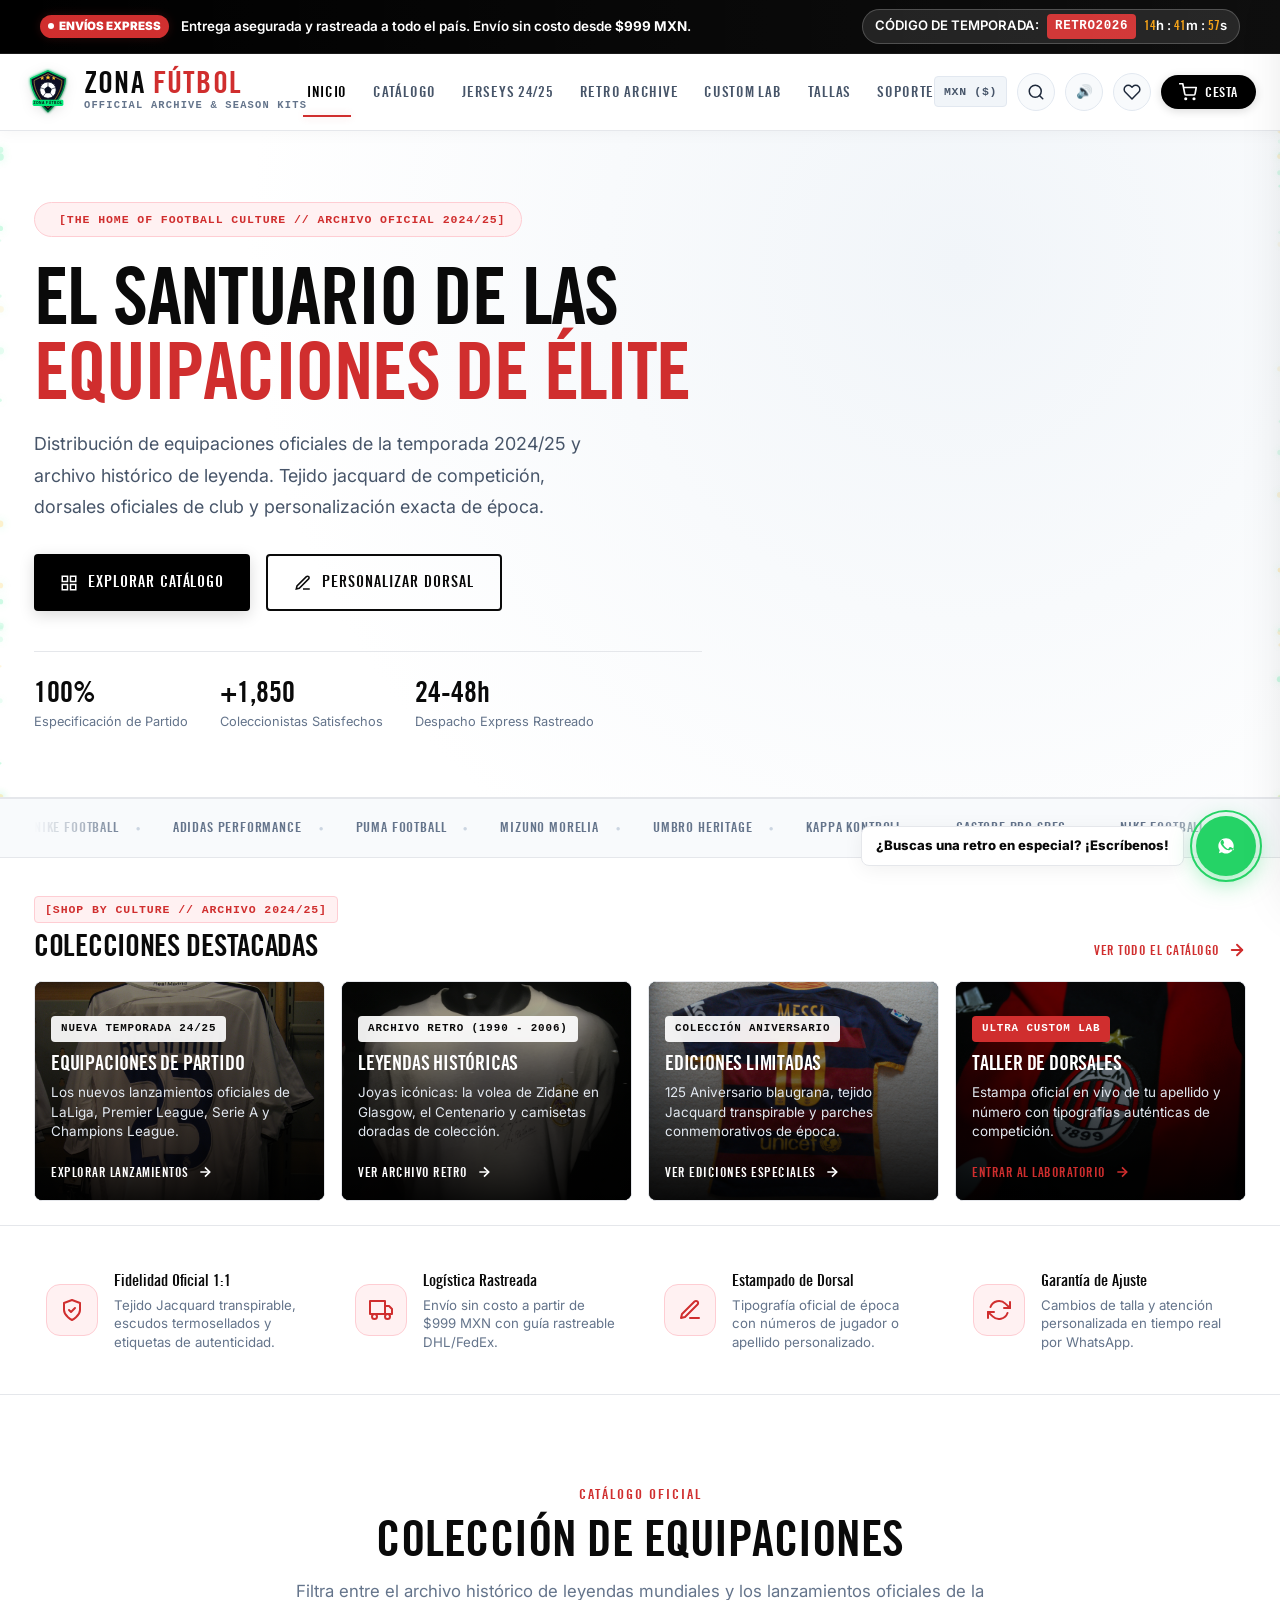
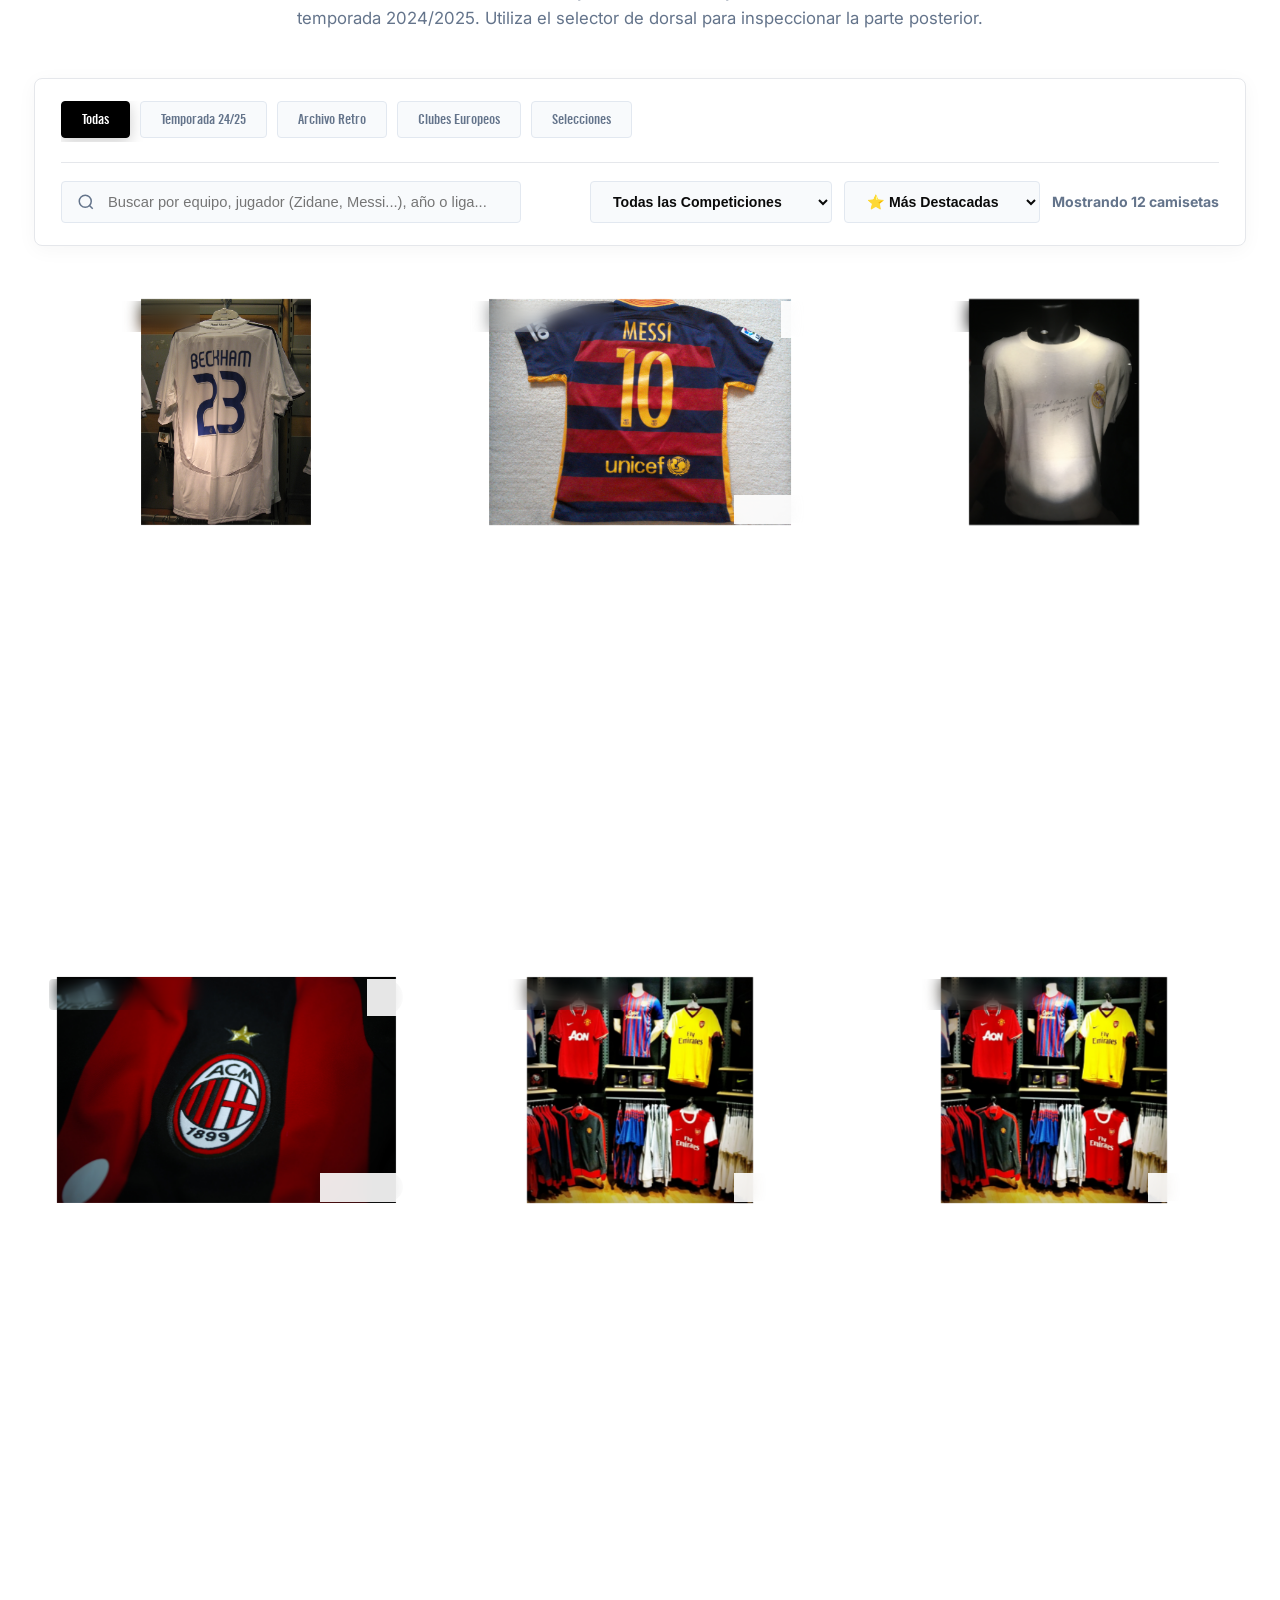
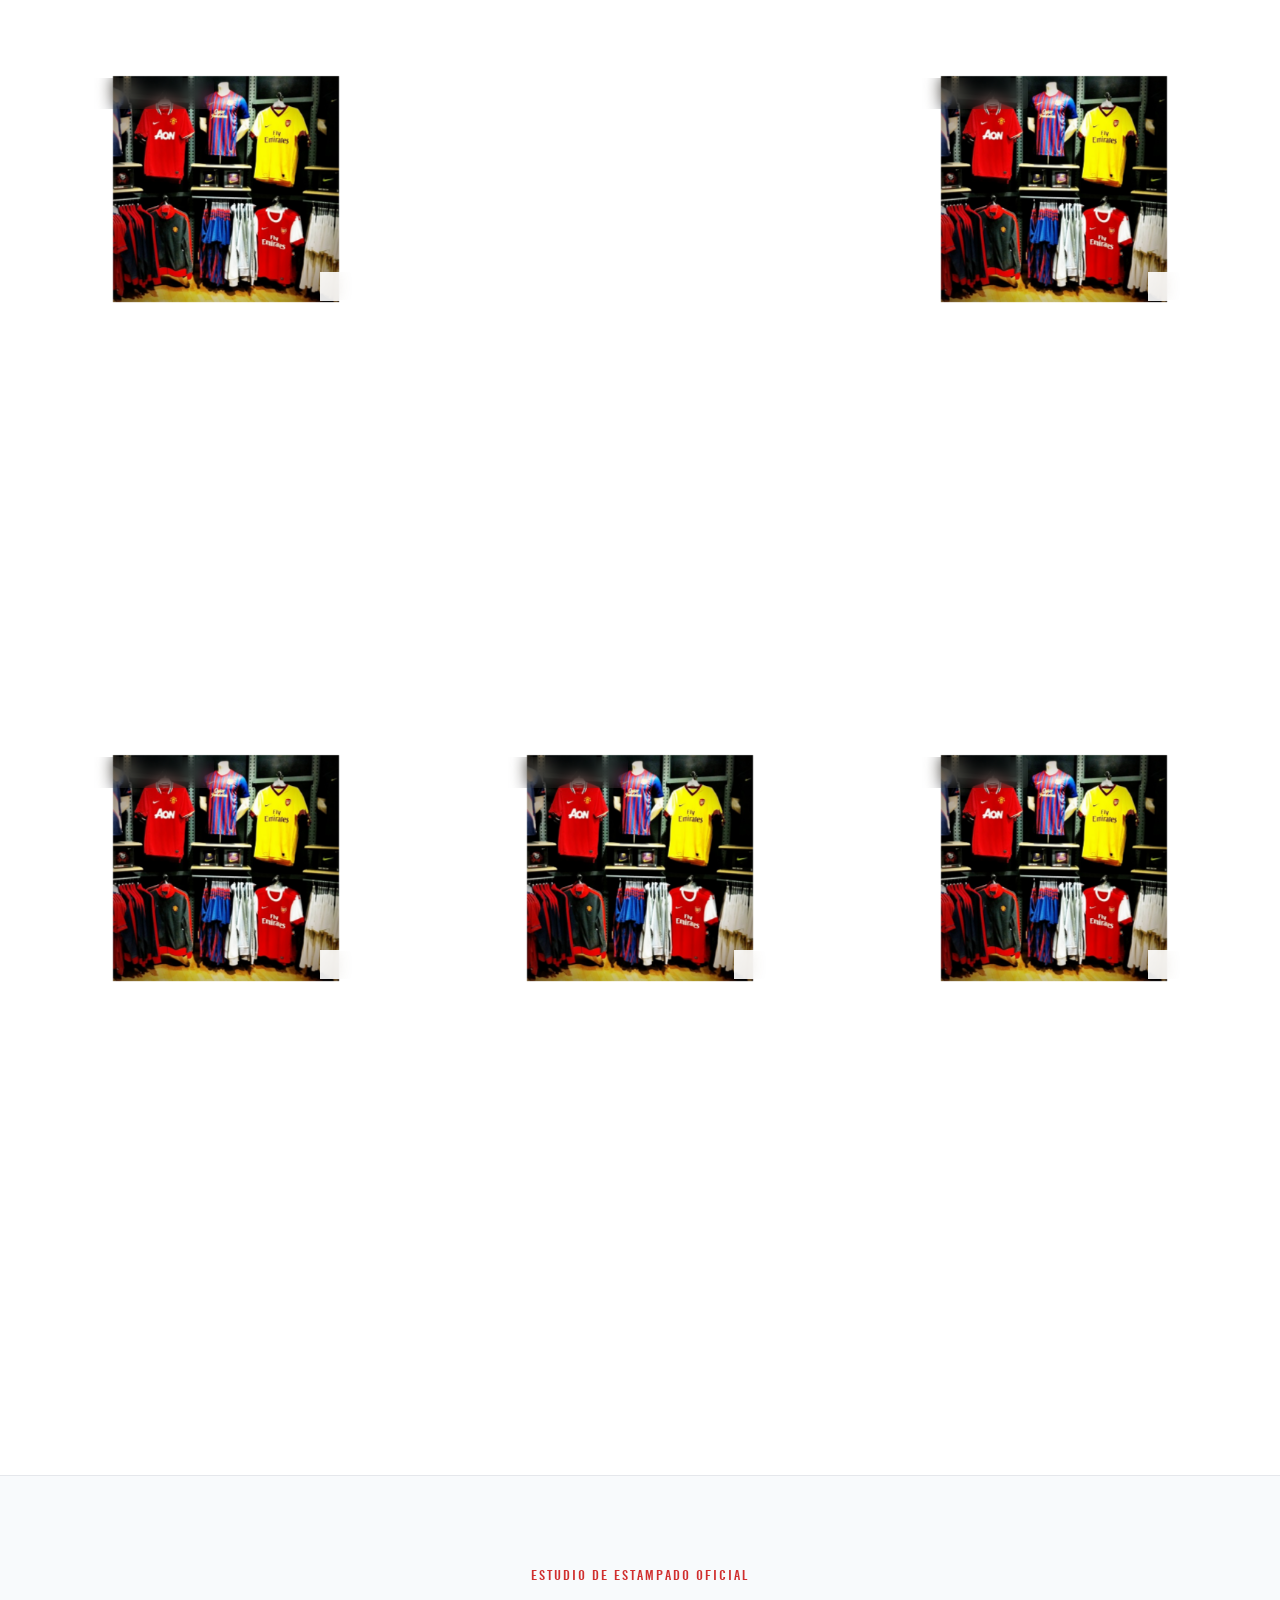
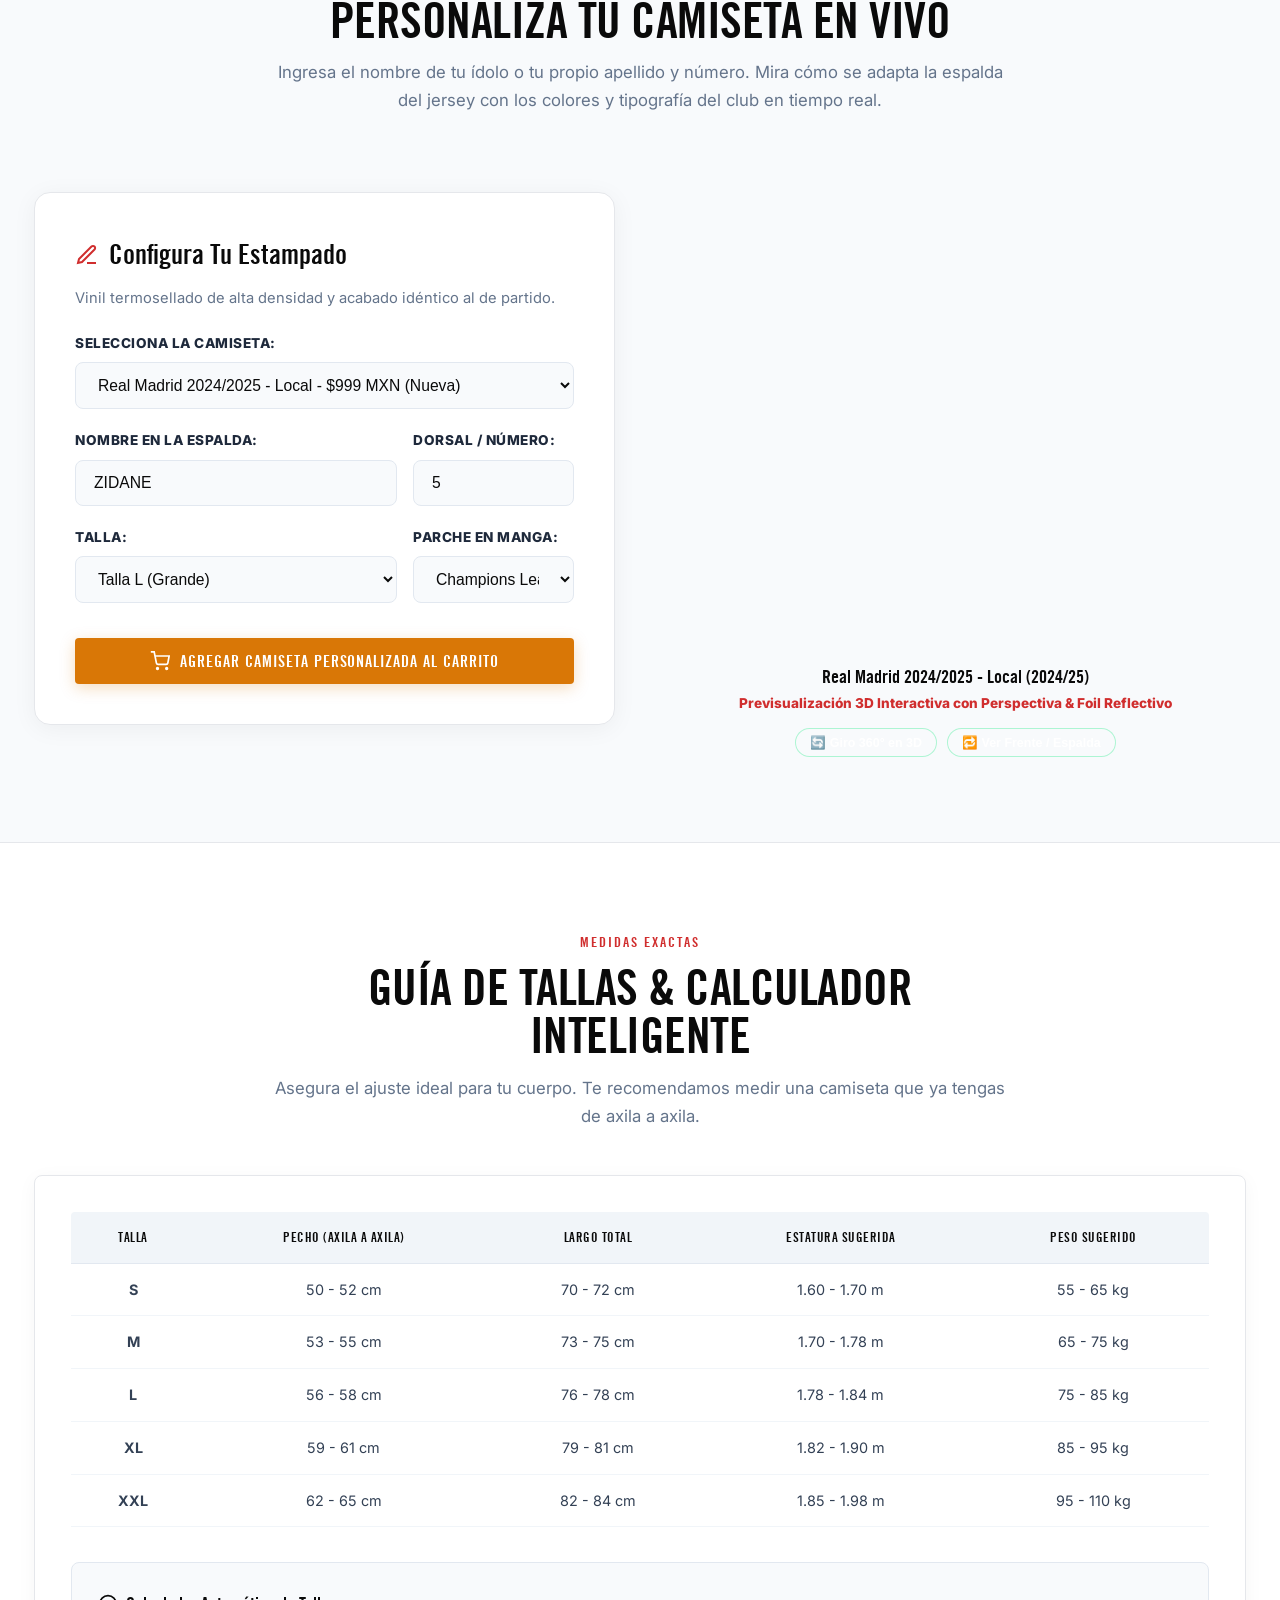
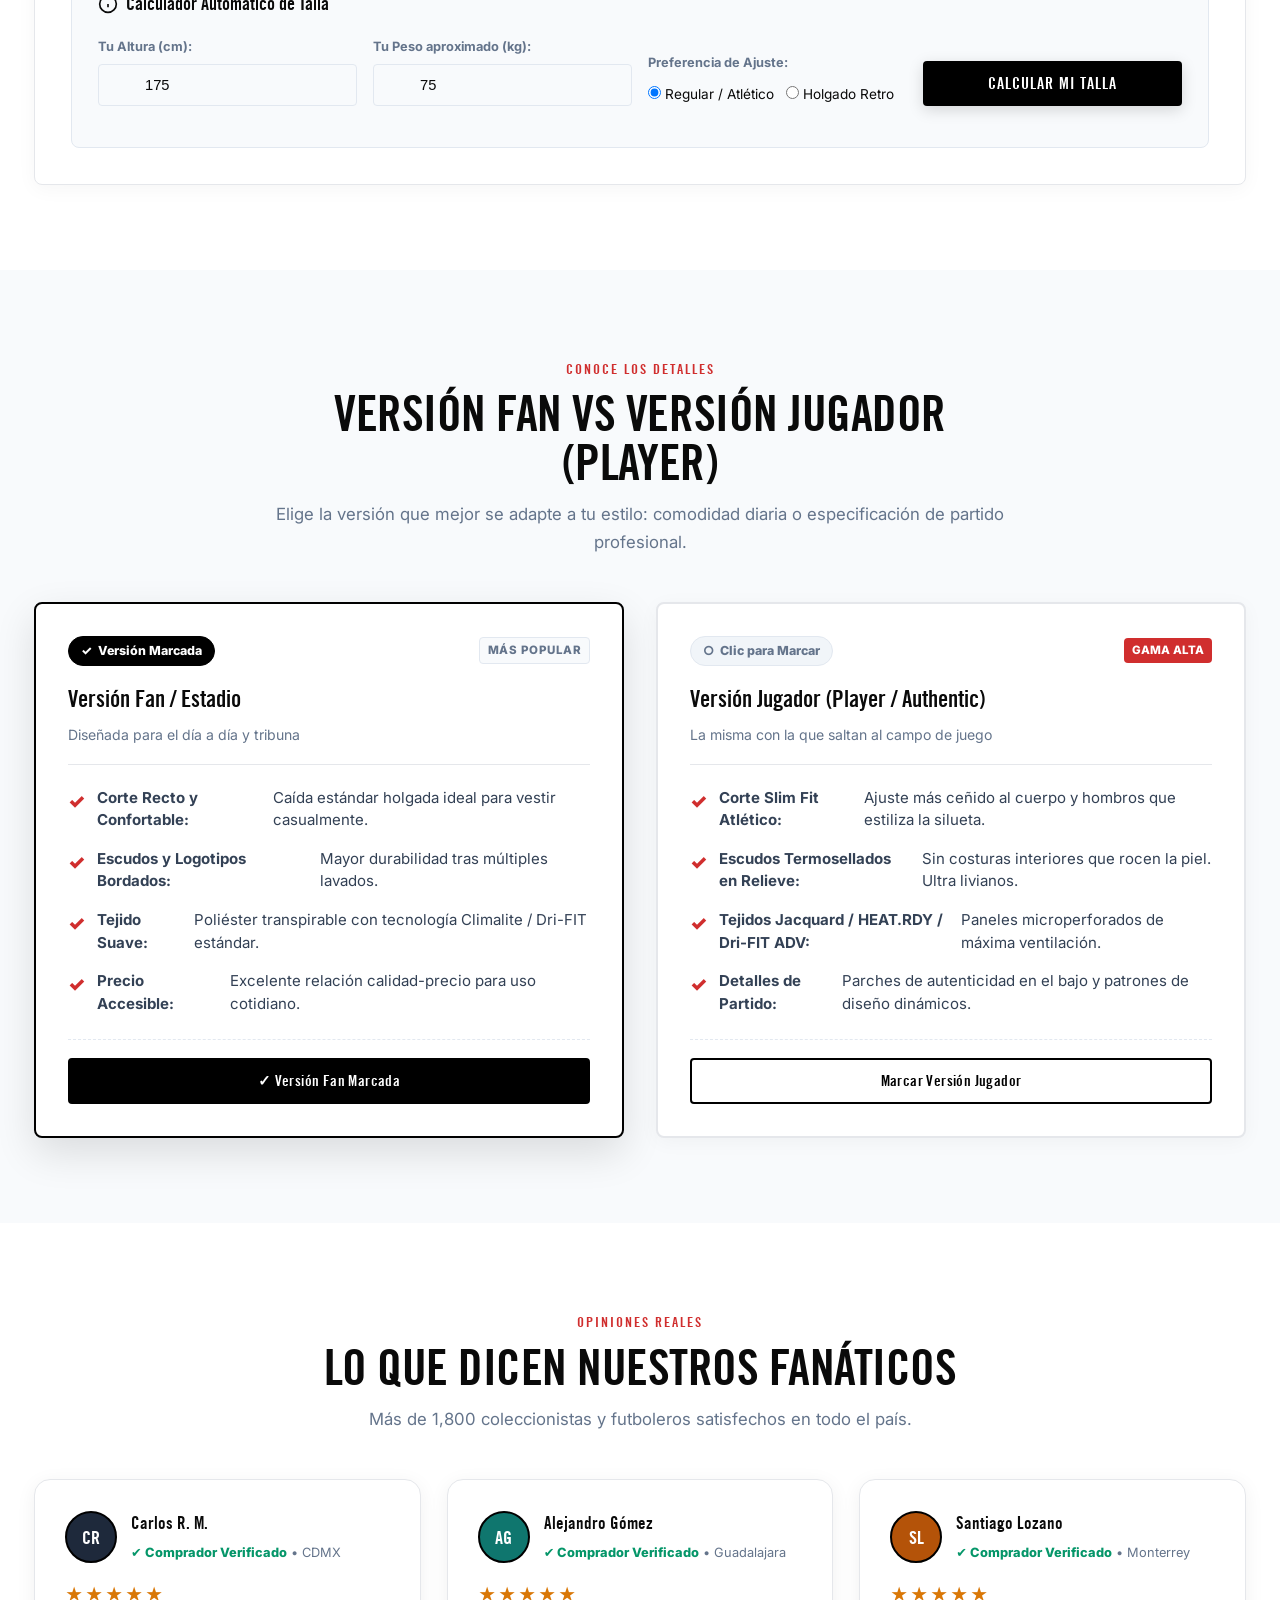
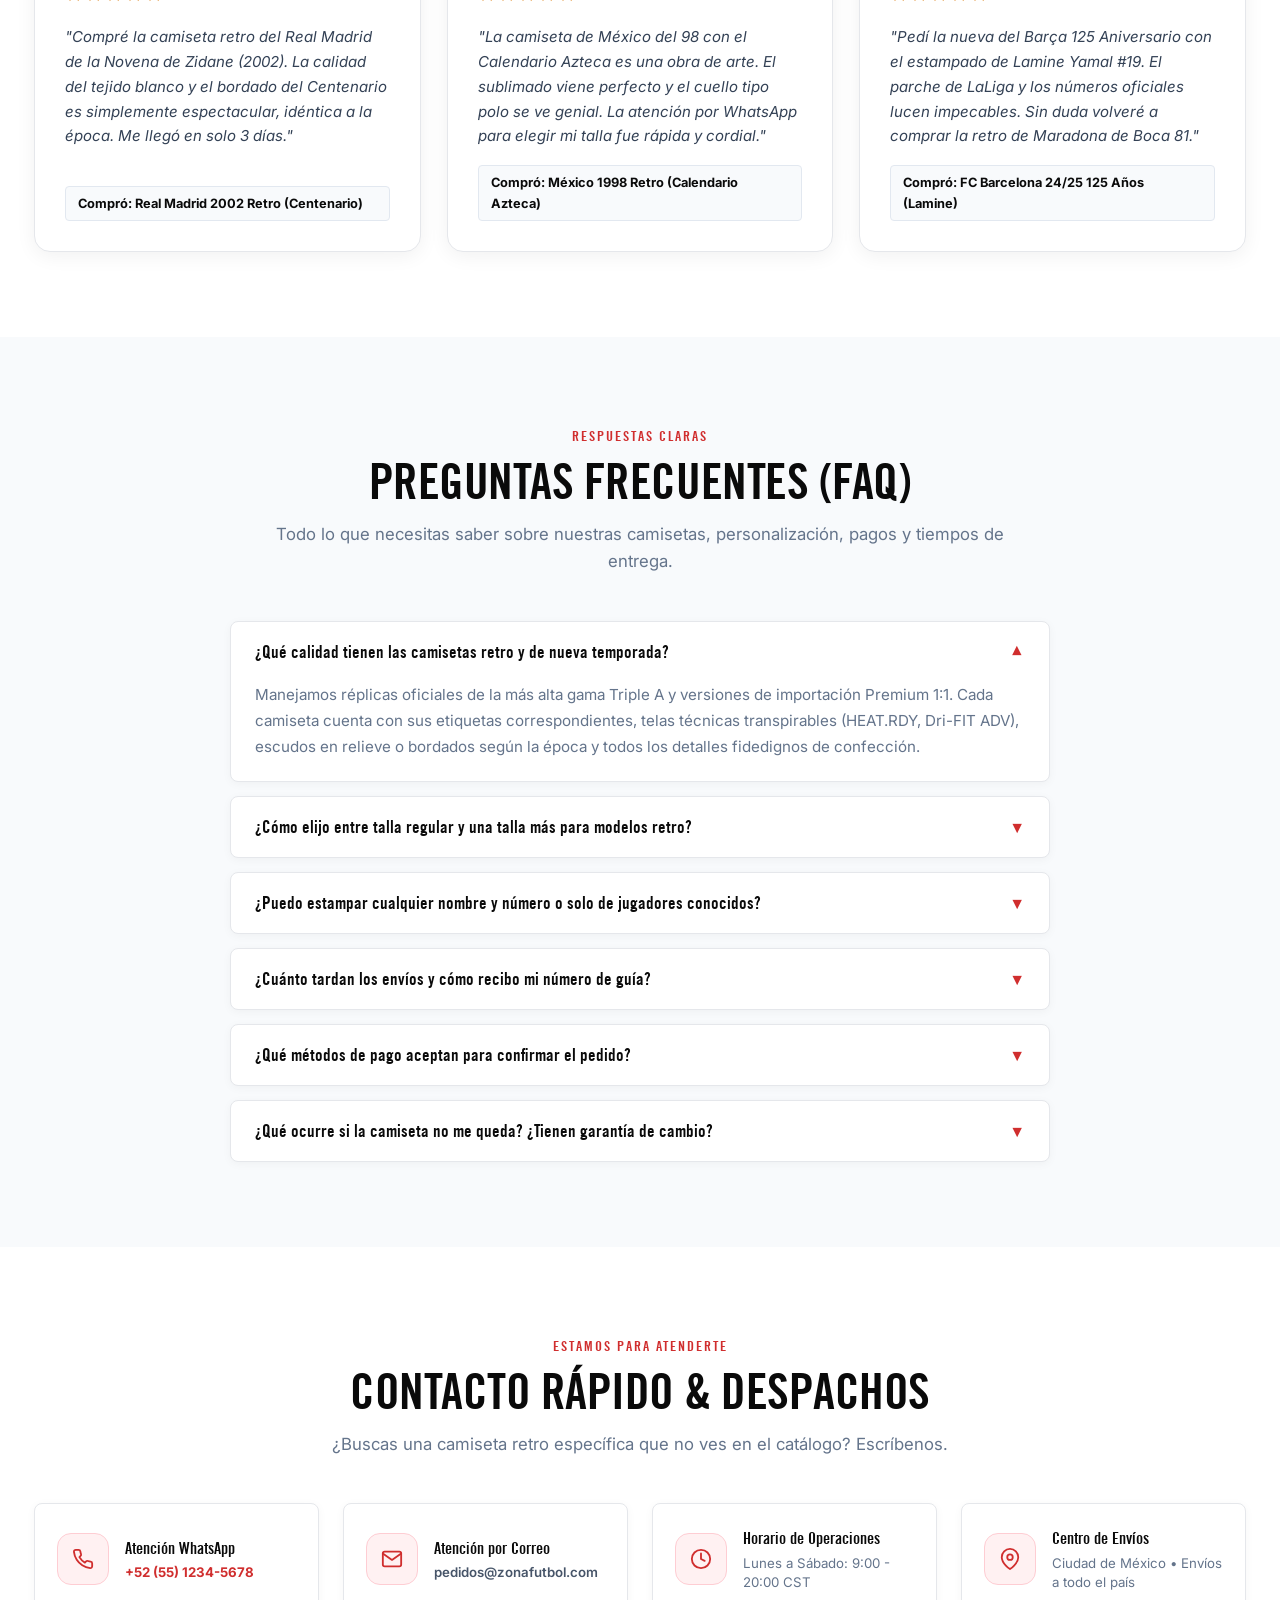
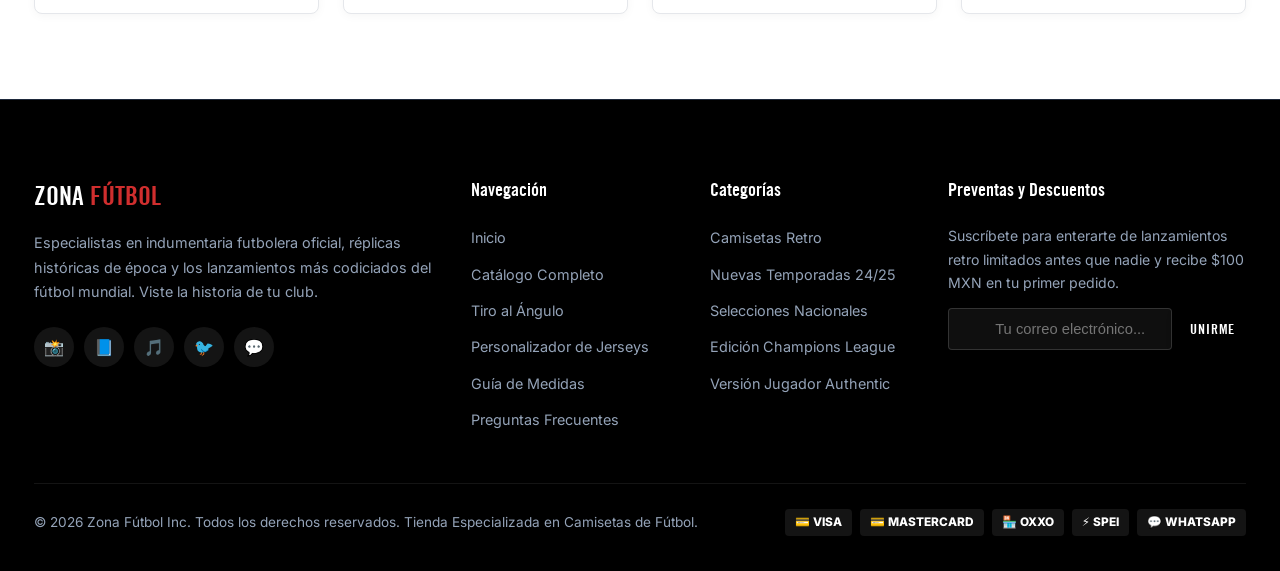
==== index.html @ 2e2f91e5 "Initial commit: Tienda Zona Futbol" ====
<!DOCTYPE html>
<html lang="es">
<head>
    <meta charset="UTF-8">
    <meta name="viewport" content="width=device-width, initial-scale=1.0">
    <title>Zona Fútbol | Tienda Oficial de Camisetas de Fútbol (Retro & Nuevas)</title>
    <meta name="description" content="Zona Fútbol: Tienda de camisetas de fútbol oficiales, réplicas históricas de época y equipaciones de la nueva temporada 2024/2025. Personalización de dorsal oficial y parches.">
    <link rel="icon" type="image/svg+xml" href="logo_zona_futbol.svg">
    
    <!-- Fuentes Google Fonts -->
    <link rel="preconnect" href="https://fonts.googleapis.com">
    <link rel="preconnect" href="https://fonts.gstatic.com" crossorigin>
    <link href="https://fonts.googleapis.com/css2?family=Bebas+Neue&family=Inter:wght@400;500;600;700;800&family=Montserrat:wght@600;700;800;900&family=Teko:wght@600;700&display=swap" rel="stylesheet">
    
    <!-- Hoja de Estilos de Élite -->
    <link rel="stylesheet" href="styles.css">
</head>
<body>

    <!-- Canvas de Confetti para Celebraciones -->
    <canvas id="confetti-canvas"></canvas>

    <!-- Barra Superior: Cuenta Regresiva de Oferta Relámpago & Beneficios -->
    <aside class="top-ticker" aria-label="Aviso comercial">
        <div class="container ticker-flex">
            <div class="ticker-left">
                <span class="ticker-pill-live">ENVÍOS EXPRESS</span>
                <span>Entrega asegurada y rastreada a todo el país. Envío sin costo desde <strong>$999 MXN</strong>.</span>
            </div>
            <div class="ticker-countdown">
                <span>CÓDIGO DE TEMPORADA:</span>
                <span class="promo-code-chip" onclick="applySpecialPenaltyCoupon()" title="Copiar cupón">RETRO2026</span>
                <span class="timer-wrap">
                    <span class="timer-val" id="timer-hours">14</span>h :
                    <span class="timer-val" id="timer-mins">42</span>m :
                    <span class="timer-val" id="timer-secs">18</span>s
                </span>
            </div>
        </div>
    </aside>

    <!-- Encabezado Principal y Barra de Navegación -->
    <header class="main-header">
        <div class="container header-container">
            <a href="#inicio" class="brand-link" title="Zona Fútbol - Inicio">
                <img src="logo_zona_futbol.svg" alt="Escudo Zona Fútbol" class="brand-shield" style="width: 48px; height: 48px; object-fit: contain;">
                <div class="brand-info">
                    <h1>ZONA <span class="accent-text">FÚTBOL</span></h1>
                    <p>Official Archive & Season Kits</p>
                </div>
            </a>

            <!-- Menú de Navegación -->
            <nav class="main-nav-bar" aria-label="Navegación principal">
                <ul class="nav-menu">
                    <li><a href="#inicio" class="nav-link active">INICIO</a></li>
                    <li><a href="#catalogo" class="nav-link">CATÁLOGO</a></li>
                    <li><a href="#catalogo" class="nav-link" onclick="setTimeout(() => { const b = document.querySelector('.filter-tab-btn[data-filter=\'nuevas\']'); if(b) b.click(); }, 100);">JERSEYS 24/25</a></li>
                    <li><a href="#catalogo" class="nav-link" onclick="setTimeout(() => { const b = document.querySelector('.filter-tab-btn[data-filter=\'retro\']'); if(b) b.click(); }, 100);">RETRO ARCHIVE</a></li>
                    <li><a href="#personalizador" class="nav-link">CUSTOM LAB</a></li>
                    <li><a href="#guia-tallas" class="nav-link">TALLAS</a></li>
                    <li><a href="#faq" class="nav-link">SOPORTE</a></li>
                </ul>
            </nav>

            <!-- Acciones de Cabecera -->
            <div class="header-actions">
                <!-- Selector Moneda -->
                <span class="currency-tag">MXN ($)</span>

                <!-- Botón Búsqueda Rápida -->
                <button class="icon-action-btn" onclick="document.getElementById('search-input')?.focus(); location.href='#catalogo';" title="Buscar en catálogo" aria-label="Buscar">
                    <svg width="18" height="18" viewBox="0 0 24 24" fill="none" stroke="currentColor" stroke-width="2" stroke-linecap="round" stroke-linejoin="round">
                        <circle cx="11" cy="11" r="8"></circle>
                        <line x1="21" y1="21" x2="16.65" y2="16.65"></line>
                    </svg>
                </button>

                <!-- Botón Toggle de Sonido (Efectos de Estadio) -->
                <button class="icon-action-btn" id="sound-toggle-btn" onclick="toggleStoreAudio()" title="Efectos de Sonido" aria-label="Sonido">
                    <span id="sound-icon">
                        <svg width="18" height="18" viewBox="0 0 24 24" fill="none" stroke="currentColor" stroke-width="2" stroke-linecap="round" stroke-linejoin="round">
                            <polygon points="11 5 6 9 2 9 2 15 6 15 11 19 11 5"></polygon>
                            <path d="M19.07 4.93a10 10 0 0 1 0 14.14M15.54 8.46a5 5 0 0 1 0 7.07"></path>
                        </svg>
                    </span>
                </button>

                <!-- Botón Favoritos -->
                <button class="icon-action-btn" onclick="openFavoritesModal()" title="Mis Favoritos" aria-label="Favoritos">
                    <svg width="18" height="18" viewBox="0 0 24 24" fill="none" stroke="currentColor" stroke-width="2" stroke-linecap="round" stroke-linejoin="round">
                        <path d="M20.84 4.61a5.5 5.5 0 0 0-7.78 0L12 5.67l-1.06-1.06a5.5 5.5 0 0 0-7.78 7.78l1.06 1.06L12 21.23l7.78-7.78 1.06-1.06a5.5 5.5 0 0 0 0-7.78z"></path>
                    </svg>
                    <span class="badge-counter fav-badge-count" style="display: none;">0</span>
                </button>

                <!-- Botón Carrito con Contador y Destino de Vuelo -->
                <button class="cart-cta-btn" id="header-cart-btn" onclick="openCartDrawer()" title="Ver Cesta de Compras" aria-label="Cesta">
                    <svg width="18" height="18" viewBox="0 0 24 24" fill="none" stroke="currentColor" stroke-width="2.2" stroke-linecap="round" stroke-linejoin="round">
                        <circle cx="9" cy="21" r="1"></circle>
                        <circle cx="20" cy="21" r="1"></circle>
                        <path d="M1 1h4l2.68 13.39a2 2 0 0 0 2 1.61h9.72a2 2 0 0 0 2-1.61L23 6H6"></path>
                    </svg>
                    <span>Cesta</span>
                    <span class="badge-counter cart-badge-count" style="display: none;">0</span>
                </button>
            </div>
        </div>
    </header>

    <main>
        <!-- SECCIÓN HERO CON AMBIENTE DE ESTADIO NOCTURNO Y PARTÍCULAS -->
        <section id="inicio" class="hero-stadium">
            <canvas id="hero-particles-canvas"></canvas>
            <div class="container hero-grid">
                <div class="hero-text-content">
                    <div class="hero-pill-badge">
                        <span class="hero-status-dot"></span>
                        <span class="ultra-tech-tag">[THE HOME OF FOOTBALL CULTURE // ARCHIVO OFICIAL 2024/25]</span>
                    </div>
                    <h2 class="hero-title">
                        EL SANTUARIO DE LAS <span class="hero-highlight-accent">EQUIPACIONES DE ÉLITE</span>
                    </h2>
                    <p class="hero-subtitle">
                        Distribución de equipaciones oficiales de la temporada 2024/25 y archivo histórico de leyenda. Tejido jacquard de competición, dorsales oficiales de club y personalización exacta de época.
                    </p>
                    <div class="hero-btns-row">
                        <a href="#catalogo" class="btn btn-primary">
                            <svg width="18" height="18" viewBox="0 0 24 24" fill="none" stroke="currentColor" stroke-width="2">
                                <rect x="3" y="3" width="7" height="7"></rect>
                                <rect x="14" y="3" width="7" height="7"></rect>
                                <rect x="14" y="14" width="7" height="7"></rect>
                                <rect x="3" y="14" width="7" height="7"></rect>
                            </svg>
                            Explorar Catálogo
                        </a>
                        <a href="#personalizador" class="btn btn-outline-white">
                            <svg width="18" height="18" viewBox="0 0 24 24" fill="none" stroke="currentColor" stroke-width="2">
                                <path d="M12 20h9"></path>
                                <path d="M16.5 3.5a2.121 2.121 0 0 1 3 3L7 19l-4 1 1-4L16.5 3.5z"></path>
                            </svg>
                            Personalizar Dorsal
                        </a>
                    </div>
                    <div class="hero-stats-row">
                        <div class="stat-box">
                            <h4>100%</h4>
                            <p>Especificación de Partido</p>
                        </div>
                        <div class="stat-box">
                            <h4>+1,850</h4>
                            <p>Coleccionistas Satisfechos</p>
                        </div>
                        <div class="stat-box">
                            <h4>24-48h</h4>
                            <p>Despacho Express Rastreado</p>
                        </div>
                    </div>
                </div>

                <!-- Espacio reservado en el Hero (para futuro contenido visual) -->
                <div class="hero-showcase-space" id="hero-custom-space" aria-label="Espacio reservado"></div>
            </div>
        </section>

        <!-- TIRA DE MARCAS TÉCNICAS Y SPONSORS OFICIALES (ESTILO ULTRA FOOTBALL) -->
        <section class="ultra-brands-strip" aria-label="Marcas y Proveedores Técnicos Oficiales">
            <div class="container brands-strip-flex">
                <div class="brands-marquee-wrap">
                    <div class="brands-marquee-track">
                        <div class="brand-item">
                            <span class="brand-name">NIKE FOOTBALL</span>
                            <span class="brand-dot">•</span>
                        </div>
                        <div class="brand-item">
                            <span class="brand-name">ADIDAS PERFORMANCE</span>
                            <span class="brand-dot">•</span>
                        </div>
                        <div class="brand-item">
                            <span class="brand-name">PUMA FOOTBALL</span>
                            <span class="brand-dot">•</span>
                        </div>
                        <div class="brand-item">
                            <span class="brand-name">MIZUNO MORELIA</span>
                            <span class="brand-dot">•</span>
                        </div>
                        <div class="brand-item">
                            <span class="brand-name">UMBRO HERITAGE</span>
                            <span class="brand-dot">•</span>
                        </div>
                        <div class="brand-item">
                            <span class="brand-name">KAPPA KONTROLL</span>
                            <span class="brand-dot">•</span>
                        </div>
                        <div class="brand-item">
                            <span class="brand-name">CASTORE PRO SPEC</span>
                            <span class="brand-dot">•</span>
                        </div>
                        <!-- Bucle Duplicado para Scroll Infinito Fluido -->
                        <div class="brand-item">
                            <span class="brand-name">NIKE FOOTBALL</span>
                            <span class="brand-dot">•</span>
                        </div>
                        <div class="brand-item">
                            <span class="brand-name">ADIDAS PERFORMANCE</span>
                            <span class="brand-dot">•</span>
                        </div>
                        <div class="brand-item">
                            <span class="brand-name">PUMA FOOTBALL</span>
                            <span class="brand-dot">•</span>
                        </div>
                        <div class="brand-item">
                            <span class="brand-name">MIZUNO MORELIA</span>
                            <span class="brand-dot">•</span>
                        </div>
                        <div class="brand-item">
                            <span class="brand-name">UMBRO HERITAGE</span>
                            <span class="brand-dot">•</span>
                        </div>
                        <div class="brand-item">
                            <span class="brand-name">KAPPA KONTROLL</span>
                            <span class="brand-dot">•</span>
                        </div>
                        <div class="brand-item">
                            <span class="brand-name">CASTORE PRO SPEC</span>
                            <span class="brand-dot">•</span>
                        </div>
                    </div>
                </div>
            </div>
        </section>

        <!-- COLECCIONES DESTACADAS EDITORIALES (SHOP BY CULTURE - ULTRA FOOTBALL STYLE) -->
        <section class="ultra-culture-section">
            <div class="container">
                <div class="section-header-row">
                    <div>
                        <span class="ultra-tech-badge">[SHOP BY CULTURE // ARCHIVO 2024/25]</span>
                        <h2 class="section-title-ultra">COLECCIONES DESTACADAS</h2>
                    </div>
                    <a href="#catalogo" class="ultra-view-all-link">
                        <span>Ver Todo el Catálogo</span>
                        <svg width="18" height="18" viewBox="0 0 24 24" fill="none" stroke="currentColor" stroke-width="2.5" stroke-linecap="round" stroke-linejoin="round">
                            <line x1="5" y1="12" x2="19" y2="12"></line>
                            <polyline points="12 5 19 12 12 19"></polyline>
                        </svg>
                    </a>
                </div>

                <div class="ultra-culture-grid">
                    <!-- Tarjeta 1: Temporada 24/25 -->
                    <div class="ultra-culture-card" onclick="location.href='#catalogo'; setTimeout(() => { const b = document.querySelector('.filter-tab-btn[data-filter=\'nuevas\']'); if(b) b.click(); }, 100);">
                        <img src="imagenes/camisetas/real-madrid.jpg" alt="Equipaciones Nueva Temporada" class="culture-card-bg" loading="lazy">
                        <div class="culture-card-overlay"></div>
                        <div class="culture-card-content">
                            <span class="culture-card-badge">NUEVA TEMPORADA 24/25</span>
                            <h3 class="culture-card-title">EQUIPACIONES DE PARTIDO</h3>
                            <p class="culture-card-desc">Los nuevos lanzamientos oficiales de LaLiga, Premier League, Serie A y Champions League.</p>
                            <div class="culture-card-action">
                                <span>Explorar Lanzamientos</span>
                                <svg width="16" height="16" viewBox="0 0 24 24" fill="none" stroke="currentColor" stroke-width="2.5"><line x1="5" y1="12" x2="19" y2="12"></line><polyline points="12 5 19 12 12 19"></polyline></svg>
                            </div>
                        </div>
                    </div>

                    <!-- Tarjeta 2: Archivo Retro -->
                    <div class="ultra-culture-card" onclick="location.href='#catalogo'; setTimeout(() => { const b = document.querySelector('.filter-tab-btn[data-filter=\'retro\']'); if(b) b.click(); }, 100);">
                        <img src="imagenes/camisetas/real-madrid-retro.jpg" alt="Archivo Retro Histórico" class="culture-card-bg" loading="lazy">
                        <div class="culture-card-overlay"></div>
                        <div class="culture-card-content">
                            <span class="culture-card-badge">ARCHIVO RETRO (1990 - 2006)</span>
                            <h3 class="culture-card-title">LEYENDAS HISTÓRICAS</h3>
                            <p class="culture-card-desc">Joyas icónicas: la volea de Zidane en Glasgow, el Centenario y camisetas doradas de colección.</p>
                            <div class="culture-card-action">
                                <span>Ver Archivo Retro</span>
                                <svg width="16" height="16" viewBox="0 0 24 24" fill="none" stroke="currentColor" stroke-width="2.5"><line x1="5" y1="12" x2="19" y2="12"></line><polyline points="12 5 19 12 12 19"></polyline></svg>
                            </div>
                        </div>
                    </div>

                    <!-- Tarjeta 3: Ediciones Especiales & 125 Años -->
                    <div class="ultra-culture-card" onclick="location.href='#catalogo'; setTimeout(() => { const b = document.querySelector('.filter-tab-btn[data-filter=\'todas\']'); if(b) b.click(); }, 100);">
                        <img src="imagenes/camisetas/barcelona.jpg" alt="Ediciones Especiales de Coleccionista" class="culture-card-bg" loading="lazy">
                        <div class="culture-card-overlay"></div>
                        <div class="culture-card-content">
                            <span class="culture-card-badge">COLECCIÓN ANIVERSARIO</span>
                            <h3 class="culture-card-title">EDICIONES LIMITADAS</h3>
                            <p class="culture-card-desc">125 Aniversario blaugrana, tejido Jacquard transpirable y parches conmemorativos de época.</p>
                            <div class="culture-card-action">
                                <span>Ver Ediciones Especiales</span>
                                <svg width="16" height="16" viewBox="0 0 24 24" fill="none" stroke="currentColor" stroke-width="2.5"><line x1="5" y1="12" x2="19" y2="12"></line><polyline points="12 5 19 12 12 19"></polyline></svg>
                            </div>
                        </div>
                    </div>

                    <!-- Tarjeta 4: Laboratorio de Dorsales (The Lab) -->
                    <div class="ultra-culture-card" onclick="location.href='#personalizador';">
                        <img src="imagenes/camisetas/milan.jpg" alt="Laboratorio de Estampado de Dorsales" class="culture-card-bg" loading="lazy">
                        <div class="culture-card-overlay"></div>
                        <div class="culture-card-content">
                            <span class="culture-card-badge highlight-volt">ULTRA CUSTOM LAB</span>
                            <h3 class="culture-card-title">TALLER DE DORSALES</h3>
                            <p class="culture-card-desc">Estampa oficial en vivo de tu apellido y número con tipografías auténticas de competición.</p>
                            <div class="culture-card-action highlight-btn">
                                <span>Entrar al Laboratorio</span>
                                <svg width="16" height="16" viewBox="0 0 24 24" fill="none" stroke="currentColor" stroke-width="2.5"><line x1="5" y1="12" x2="19" y2="12"></line><polyline points="12 5 19 12 12 19"></polyline></svg>
                            </div>
                        </div>
                    </div>
                </div>
            </div>
        </section>

        <!-- BARRA DE BENEFICIOS Y GARANTÍAS -->
        <section class="benefits-section">
            <div class="container">
                <div class="benefits-grid">
                    <div class="benefit-card">
                        <div class="benefit-icon-wrapper">
                            <svg width="24" height="24" viewBox="0 0 24 24" fill="none" stroke="var(--accent)" stroke-width="2" stroke-linecap="round" stroke-linejoin="round">
                                <path d="M12 22s8-4 8-10V5l-8-3-8 3v7c0 6 8 10 8 10z"></path>
                                <polyline points="9 12 11 14 15 10"></polyline>
                            </svg>
                        </div>
                        <div class="benefit-details">
                            <h4>Fidelidad Oficial 1:1</h4>
                            <p>Tejido Jacquard transpirable, escudos termosellados y etiquetas de autenticidad.</p>
                        </div>
                    </div>
                    <div class="benefit-card">
                        <div class="benefit-icon-wrapper">
                            <svg width="24" height="24" viewBox="0 0 24 24" fill="none" stroke="var(--accent)" stroke-width="2" stroke-linecap="round" stroke-linejoin="round">
                                <rect x="1" y="3" width="15" height="13"></rect>
                                <polygon points="16 8 20 8 23 11 23 16 16 16 16 8"></polygon>
                                <circle cx="5.5" cy="18.5" r="2.5"></circle>
                                <circle cx="18.5" cy="18.5" r="2.5"></circle>
                            </svg>
                        </div>
                        <div class="benefit-details">
                            <h4>Logística Rastreada</h4>
                            <p>Envío sin costo a partir de $999 MXN con guía rastreable DHL/FedEx.</p>
                        </div>
                    </div>
                    <div class="benefit-card">
                        <div class="benefit-icon-wrapper">
                            <svg width="24" height="24" viewBox="0 0 24 24" fill="none" stroke="var(--accent)" stroke-width="2" stroke-linecap="round" stroke-linejoin="round">
                                <path d="M12 20h9"></path>
                                <path d="M16.5 3.5a2.121 2.121 0 0 1 3 3L7 19l-4 1 1-4L16.5 3.5z"></path>
                            </svg>
                        </div>
                        <div class="benefit-details">
                            <h4>Estampado de Dorsal</h4>
                            <p>Tipografía oficial de época con números de jugador o apellido personalizado.</p>
                        </div>
                    </div>
                    <div class="benefit-card">
                        <div class="benefit-icon-wrapper">
                            <svg width="24" height="24" viewBox="0 0 24 24" fill="none" stroke="var(--accent)" stroke-width="2" stroke-linecap="round" stroke-linejoin="round">
                                <polyline points="23 4 23 10 17 10"></polyline>
                                <polyline points="1 20 1 14 7 14"></polyline>
                                <path d="M3.51 9a9 9 0 0 1 14.85-3.36L23 10M1 14l4.64 4.36A9 9 0 0 0 20.49 15"></path>
                            </svg>
                        </div>
                        <div class="benefit-details">
                            <h4>Garantía de Ajuste</h4>
                            <p>Cambios de talla y atención personalizada en tiempo real por WhatsApp.</p>
                        </div>
                    </div>
                </div>
            </div>
        </section>


        <!-- SECCIÓN CATÁLOGO DE PRODUCTOS CON HOLOGRAFÍA FUT Y FLIP -->
        <section id="catalogo" class="section-padding">
            <div class="container">
                <div class="section-header">
                    <span class="section-tag">Catálogo Oficial</span>
                    <h2 class="section-title">Colección de Equipaciones</h2>
                    <p class="section-subtitle">
                        Filtra entre el archivo histórico de leyendas mundiales y los lanzamientos oficiales de la temporada 2024/2025. Utiliza el selector de dorsal para inspeccionar la parte posterior.
                    </p>
                </div>

                <!-- Barra de Herramientas de Catálogo (Filtros, Tabs y Búsqueda) -->
                <div class="catalog-toolbar">
                    <div class="filter-tabs" role="tablist">
                        <button type="button" class="filter-tab-btn active" data-filter="todas">Todas</button>
                        <button type="button" class="filter-tab-btn" data-filter="nuevas">Temporada 24/25</button>
                        <button type="button" class="filter-tab-btn" data-filter="retro">Archivo Retro</button>
                        <button type="button" class="filter-tab-btn" data-filter="europeos">Clubes Europeos</button>
                        <button type="button" class="filter-tab-btn" data-filter="selecciones">Selecciones</button>
                    </div>

                    <div class="search-filters-row">
                        <div class="search-wrapper">
                            <svg width="18" height="18" viewBox="0 0 24 24" fill="none" stroke="currentColor" stroke-width="2">
                                <circle cx="11" cy="11" r="8"></circle>
                                <line x1="21" y1="21" x2="16.65" y2="16.65"></line>
                            </svg>
                            <input type="text" id="search-input" class="search-input" placeholder="Buscar por equipo, jugador (Zidane, Messi...), año o liga...">
                        </div>

                        <div class="filters-dropdown-group">
                            <select id="league-filter" class="custom-select" aria-label="Filtrar por Liga">
                                <option value="all">Todas las Competiciones</option>
                                <option value="laliga">LaLiga (España)</option>
                                <option value="premier">Premier League (Inglaterra)</option>
                                <option value="seriea">Serie A (Italia)</option>
                                <option value="ligue1">Ligue 1 (Francia)</option>
                                <option value="selecciones">Selecciones Nacionales</option>
                                <option value="clasicos">Clásicos Sudamericanos</option>
                            </select>

                            <select id="sort-select" class="custom-select" aria-label="Ordenar Camisetas">
                                <option value="destacados">⭐ Más Destacadas</option>
                                <option value="precio-menor">💵 Menor Precio</option>
                                <option value="precio-mayor">💎 Mayor Precio</option>
                                <option value="calificacion">🔥 Mejor Calificadas</option>
                                <option value="nombre">🔤 Nombre A-Z</option>
                            </select>

                            <span id="results-counter" style="font-size: 0.88rem; font-weight: 700; color: var(--text-muted-dark);">
                                Cargando catálogo...
                            </span>
                        </div>
                    </div>
                </div>

                <!-- Grid Dinámico de Camisetas con Efecto 3D y Holograma -->
                <div id="products-grid" class="products-grid"></div>
            </div>
        </section>

        <!-- SECCIÓN ESTUDIO DE PERSONALIZACIÓN DINÁMICO -->
        <section id="personalizador" class="section-padding customizer-studio-section">
            <div class="container">
                <div class="section-header">
                    <span class="section-tag">Estudio de Estampado Oficial</span>
                    <h2 class="section-title">Personaliza Tu Camiseta en Vivo</h2>
                    <p class="section-subtitle">
                        Ingresa el nombre de tu ídolo o tu propio apellido y número. Mira cómo se adapta la espalda del jersey con los colores y tipografía del club en tiempo real.
                    </p>
                </div>

                <div class="customizer-grid-2col">
                    <!-- Formulario de Configuración -->
                    <div class="customizer-panel-card">
                        <h3>
                            <svg width="24" height="24" viewBox="0 0 24 24" fill="none" stroke="var(--accent)" stroke-width="2">
                                <path d="M12 20h9"></path>
                                <path d="M16.5 3.5a2.121 2.121 0 0 1 3 3L7 19l-4 1 1-4L16.5 3.5z"></path>
                            </svg>
                            Configura Tu Estampado
                        </h3>
                        <p style="color: var(--text-muted-dark); font-size: 0.92rem; margin-bottom: 22px;">
                            Vinil termosellado de alta densidad y acabado idéntico al de partido.
                        </p>

                        <div class="form-field-group">
                            <label for="cust-jersey-select">Selecciona la Camiseta:</label>
                            <select id="cust-jersey-select" class="form-input-dark"></select>
                        </div>

                        <div class="two-col-inputs">
                            <div class="form-field-group">
                                <label for="cust-name-input">Nombre en la Espalda:</label>
                                <input type="text" id="cust-name-input" class="form-input-dark" placeholder="Ej: ZIDANE, MESSI o TU APELLIDO" maxlength="14" value="ZIDANE">
                            </div>
                            <div class="form-field-group">
                                <label for="cust-number-input">Dorsal / Número:</label>
                                <input type="text" id="cust-number-input" class="form-input-dark" placeholder="Ej: 5" maxlength="2" value="5">
                            </div>
                        </div>

                        <div class="two-col-inputs">
                            <div class="form-field-group">
                                <label for="cust-size-select">Talla:</label>
                                <select id="cust-size-select" class="form-input-dark">
                                    <option value="S">Talla S (Chica)</option>
                                    <option value="M">Talla M (Mediana - Recomendada)</option>
                                    <option value="L" selected>Talla L (Grande)</option>
                                    <option value="XL">Talla XL (Extra Grande)</option>
                                    <option value="XXL">Talla XXL (Doble Extra)</option>
                                </select>
                            </div>
                            <div class="form-field-group">
                                <label for="cust-patch-select">Parche en Manga:</label>
                                <select id="cust-patch-select" class="form-input-dark">
                                    <option value="Sin parches adicionales">Sin parche</option>
                                    <option value="Champions League Starball + Respect" selected>Champions League Starball</option>
                                    <option value="Copa del Mundo Campeón FIFA">Mundial Campeón FIFA</option>
                                    <option value="Parche de Liga Nacional">Parche Liga</option>
                                </select>
                            </div>
                        </div>

                        <div style="margin-top: 15px;">
                            <button type="button" class="btn btn-gold btn-lg" style="width: 100%;" onclick="addCustomizedJerseyToCart()">
                                <svg width="20" height="20" viewBox="0 0 24 24" fill="none" stroke="currentColor" stroke-width="2">
                                    <circle cx="9" cy="21" r="1"></circle>
                                    <circle cx="20" cy="21" r="1"></circle>
                                    <path d="M1 1h4l2.68 13.39a2 2 0 0 0 2 1.61h9.72a2 2 0 0 0 2-1.61L23 6H6"></path>
                                </svg>
                                Agregar Camiseta Personalizada al Carrito
                            </button>
                        </div>
                    </div>

                    <!-- Simulador Visual del Dorsal con Textura y Giro 3D -->
                    <div class="customizer-preview-container">
                        <div class="jersey-3d-stage" id="jersey-3d-stage">
                            <div class="jersey-back-canvas" id="customizer-jersey-card">
                                <div class="collar-seam"></div>
                                <img id="preview-jersey-img" src="imagenes/camisetas/real-madrid-retro.jpg" alt="Fondo camiseta" class="fabric-texture-layer">
                                <div id="preview-player-name" class="print-player-name">ZIDANE</div>
                                <div id="preview-player-number" class="print-player-number">5</div>
                                <div id="preview-patch-badge" class="print-patch-badge">Champions League Starball</div>
                                <div class="holo-sheen-glare"></div>
                            </div>
                        </div>
                        <div class="preview-jersey-caption">
                            <h4 id="preview-team-title">Real Madrid 2001/2002 Retro</h4>
                            <p>Previsualización 3D Interactiva con Perspectiva & Foil Reflectivo</p>
                            <div class="customizer-3d-actions">
                                <button type="button" class="btn-3d-pill" onclick="spinJersey3D()">
                                    🔄 Giro 360° en 3D
                                </button>
                                <button type="button" class="btn-3d-pill" onclick="toggleJerseyFrontBack()">
                                    🔁 Ver Frente / Espalda
                                </button>
                            </div>
                        </div>
                    </div>
                </div>
            </div>
        </section>

        <!-- SECCIÓN GUÍA DE TALLAS & CALCULADOR RECOMENDADO -->
        <section id="guia-tallas" class="section-padding">
            <div class="container">
                <div class="section-header">
                    <span class="section-tag">Medidas Exactas</span>
                    <h2 class="section-title">Guía de Tallas & Calculador Inteligente</h2>
                    <p class="section-subtitle">
                        Asegura el ajuste ideal para tu cuerpo. Te recomendamos medir una camiseta que ya tengas de axila a axila.
                    </p>
                </div>

                <div class="size-guide-wrapper">
                    <!-- Tabla de Tallas -->
                    <div class="size-table-responsive">
                        <table class="size-table-styled">
                            <thead>
                                <tr>
                                    <th>Talla</th>
                                    <th>Pecho (Axila a Axila)</th>
                                    <th>Largo Total</th>
                                    <th>Estatura Sugerida</th>
                                    <th>Peso Sugerido</th>
                                </tr>
                            </thead>
                            <tbody>
                                <tr>
                                    <td><strong>S</strong></td>
                                    <td>50 - 52 cm</td>
                                    <td>70 - 72 cm</td>
                                    <td>1.60 - 1.70 m</td>
                                    <td>55 - 65 kg</td>
                                </tr>
                                <tr>
                                    <td><strong>M</strong></td>
                                    <td>53 - 55 cm</td>
                                    <td>73 - 75 cm</td>
                                    <td>1.70 - 1.78 m</td>
                                    <td>65 - 75 kg</td>
                                </tr>
                                <tr>
                                    <td><strong>L</strong></td>
                                    <td>56 - 58 cm</td>
                                    <td>76 - 78 cm</td>
                                    <td>1.78 - 1.84 m</td>
                                    <td>75 - 85 kg</td>
                                </tr>
                                <tr>
                                    <td><strong>XL</strong></td>
                                    <td>59 - 61 cm</td>
                                    <td>79 - 81 cm</td>
                                    <td>1.82 - 1.90 m</td>
                                    <td>85 - 95 kg</td>
                                </tr>
                                <tr>
                                    <td><strong>XXL</strong></td>
                                    <td>62 - 65 cm</td>
                                    <td>82 - 84 cm</td>
                                    <td>1.85 - 1.98 m</td>
                                    <td>95 - 110 kg</td>
                                </tr>
                            </tbody>
                        </table>
                    </div>

                    <!-- Calculador de Talla -->
                    <div class="recommender-card">
                        <h4>
                            <svg width="20" height="20" viewBox="0 0 24 24" fill="none" stroke="currentColor" stroke-width="2">
                                <circle cx="12" cy="12" r="10"></circle>
                                <line x1="12" y1="16" x2="12" y2="12"></line>
                                <line x1="12" y1="8" x2="12.01" y2="8"></line>
                            </svg>
                            Calculador Automático de Talla
                        </h4>
                        <div class="recommender-inputs-grid">
                            <div>
                                <label style="display: block; font-size: 0.8rem; font-weight: 700; margin-bottom: 6px; color: var(--text-muted-dark);">Tu Altura (cm):</label>
                                <input type="number" id="size-calc-height" class="search-input" value="175" min="140" max="215">
                            </div>
                            <div>
                                <label style="display: block; font-size: 0.8rem; font-weight: 700; margin-bottom: 6px; color: var(--text-muted-dark);">Tu Peso aproximado (kg):</label>
                                <input type="number" id="size-calc-weight" class="search-input" value="75" min="40" max="150">
                            </div>
                            <div>
                                <label style="display: block; font-size: 0.8rem; font-weight: 700; margin-bottom: 6px; color: var(--text-muted-dark);">Preferencia de Ajuste:</label>
                                <div style="display: flex; gap: 12px; margin-top: 10px;">
                                    <label style="font-weight: normal; font-size: 0.85rem;">
                                        <input type="radio" name="fit-style" value="regular" checked> Regular / Atlético
                                    </label>
                                    <label style="font-weight: normal; font-size: 0.85rem;">
                                        <input type="radio" name="fit-style" value="loose"> Holgado Retro
                                    </label>
                                </div>
                            </div>
                            <div>
                                <button type="button" class="btn btn-primary" style="width: 100%;" onclick="calculateRecommendedSize()">
                                    Calcular Mi Talla
                                </button>
                            </div>
                        </div>
                        <div id="size-calc-result" style="margin-top: 15px;"></div>
                    </div>
                </div>
            </div>
        </section>

        <!-- SECCIÓN COMPARATIVA: VERSIÓN FAN VS VERSIÓN JUGADOR -->
        <section id="comparativa" class="section-padding" style="background: var(--bg-alt-light);">
            <div class="container">
                <div class="section-header">
                    <span class="section-tag">Conoce los Detalles</span>
                    <h2 class="section-title">Versión Fan vs Versión Jugador (Player)</h2>
                    <p class="section-subtitle">
                        Elige la versión que mejor se adapte a tu estilo: comodidad diaria o especificación de partido profesional.
                    </p>
                </div>

                <div class="comparison-container-grid">
                    <!-- TARJETA VERSION FAN -->
                    <div class="comparison-box is-selected" id="comp-box-fan" onclick="selectComparisonVersion('fan')">
                        <div class="comparison-box-top-meta">
                            <span class="version-select-pill" id="pill-fan">
                                <span class="pill-dot">✓</span> <span class="pill-label">Versión Marcada</span>
                            </span>
                            <span class="version-badge-subtle">Más Popular</span>
                        </div>
                        <div class="comparison-header-row">
                            <h3>Versión Fan / Estadio</h3>
                            <p style="color: var(--text-muted-dark); font-size: 0.88rem;">Diseñada para el día a día y tribuna</p>
                        </div>
                        <ul class="comparison-check-list">
                            <li><span class="check-icon-accent">✓</span> <strong>Corte Recto y Confortable:</strong> Caída estándar holgada ideal para vestir casualmente.</li>
                            <li><span class="check-icon-accent">✓</span> <strong>Escudos y Logotipos Bordados:</strong> Mayor durabilidad tras múltiples lavados.</li>
                            <li><span class="check-icon-accent">✓</span> <strong>Tejido Suave:</strong> Poliéster transpirable con tecnología Climalite / Dri-FIT estándar.</li>
                            <li><span class="check-icon-accent">✓</span> <strong>Precio Accesible:</strong> Excelente relación calidad-precio para uso cotidiano.</li>
                        </ul>
                        <div class="comparison-select-action">
                            <button type="button" class="btn-version-select" id="btn-select-fan" onclick="event.stopPropagation(); selectComparisonVersion('fan');">
                                ✓ Versión Fan Marcada
                            </button>
                        </div>
                    </div>

                    <!-- TARJETA VERSION JUGADOR -->
                    <div class="comparison-box" id="comp-box-player" onclick="selectComparisonVersion('player')">
                        <div class="comparison-box-top-meta">
                            <span class="version-select-pill" id="pill-player">
                                <span class="pill-dot">○</span> <span class="pill-label">Clic para Marcar</span>
                            </span>
                            <span style="background: var(--accent); color: #ffffff; font-size: 0.72rem; font-weight: 800; padding: 3px 8px; border-radius: 4px; display: inline-block;">
                                GAMA ALTA
                            </span>
                        </div>
                        <div class="comparison-header-row">
                            <h3>Versión Jugador (Player / Authentic)</h3>
                            <p style="color: var(--text-muted-dark); font-size: 0.88rem;">La misma con la que saltan al campo de juego</p>
                        </div>
                        <ul class="comparison-check-list">
                            <li><span class="check-icon-accent">✓</span> <strong>Corte Slim Fit Atlético:</strong> Ajuste más ceñido al cuerpo y hombros que estiliza la silueta.</li>
                            <li><span class="check-icon-accent">✓</span> <strong>Escudos Termosellados en Relieve:</strong> Sin costuras interiores que rocen la piel. Ultra livianos.</li>
                            <li><span class="check-icon-accent">✓</span> <strong>Tejidos Jacquard / HEAT.RDY / Dri-FIT ADV:</strong> Paneles microperforados de máxima ventilación.</li>
                            <li><span class="check-icon-accent">✓</span> <strong>Detalles de Partido:</strong> Parches de autenticidad en el bajo y patrones de diseño dinámicos.</li>
                        </ul>
                        <div class="comparison-select-action">
                            <button type="button" class="btn-version-select" id="btn-select-player" onclick="event.stopPropagation(); selectComparisonVersion('player');">
                                Marcar Versión Jugador
                            </button>
                        </div>
                    </div>
                </div>
            </div>
        </section>

        <!-- SECCIÓN TESTIMONIOS Y RESEÑAS -->
        <section class="section-padding">
            <div class="container">
                <div class="section-header">
                    <span class="section-tag">Opiniones Reales</span>
                    <h2 class="section-title">Lo Que Dicen Nuestros Fanáticos</h2>
                    <p class="section-subtitle">
                        Más de 1,800 coleccionistas y futboleros satisfechos en todo el país.
                    </p>
                </div>

                <div class="testimonials-row-grid">
                    <div class="review-card">
                        <div class="review-user-info">
                            <div class="user-avatar-circle" style="background: #1e293b;">CR</div>
                            <div class="user-names">
                                <h4>Carlos R. M.</h4>
                                <small><span class="verified-checkmark">✔ Comprador Verificado</span> • CDMX</small>
                            </div>
                        </div>
                        <div class="review-stars">★★★★★</div>
                        <p class="review-body-text">
                            "Compré la camiseta retro del Real Madrid de la Novena de Zidane (2002). La calidad del tejido blanco y el bordado del Centenario es simplemente espectacular, idéntica a la época. Me llegó en solo 3 días."
                        </p>
                        <div class="review-item-tag">Compró: Real Madrid 2002 Retro (Centenario)</div>
                    </div>

                    <div class="review-card">
                        <div class="review-user-info">
                            <div class="user-avatar-circle" style="background: #0f766e;">AG</div>
                            <div class="user-names">
                                <h4>Alejandro Gómez</h4>
                                <small><span class="verified-checkmark">✔ Comprador Verificado</span> • Guadalajara</small>
                            </div>
                        </div>
                        <div class="review-stars">★★★★★</div>
                        <p class="review-body-text">
                            "La camiseta de México del 98 con el Calendario Azteca es una obra de arte. El sublimado viene perfecto y el cuello tipo polo se ve genial. La atención por WhatsApp para elegir mi talla fue rápida y cordial."
                        </p>
                        <div class="review-item-tag">Compró: México 1998 Retro (Calendario Azteca)</div>
                    </div>

                    <div class="review-card">
                        <div class="review-user-info">
                            <div class="user-avatar-circle" style="background: #b45309;">SL</div>
                            <div class="user-names">
                                <h4>Santiago Lozano</h4>
                                <small><span class="verified-checkmark">✔ Comprador Verificado</span> • Monterrey</small>
                            </div>
                        </div>
                        <div class="review-stars">★★★★★</div>
                        <p class="review-body-text">
                            "Pedí la nueva del Barça 125 Aniversario con el estampado de Lamine Yamal #19. El parche de LaLiga y los números oficiales lucen impecables. Sin duda volveré a comprar la retro de Maradona de Boca 81."
                        </p>
                        <div class="review-item-tag">Compró: FC Barcelona 24/25 125 Años (Lamine)</div>
                    </div>
                </div>
            </div>
        </section>

        <!-- SECCIÓN PREGUNTAS FRECUENTES (FAQ) -->
        <section id="faq" class="section-padding" style="background: var(--bg-alt-light);">
            <div class="container">
                <div class="section-header">
                    <span class="section-tag">Respuestas Claras</span>
                    <h2 class="section-title">Preguntas Frecuentes (FAQ)</h2>
                    <p class="section-subtitle">
                        Todo lo que necesitas saber sobre nuestras camisetas, personalización, pagos y tiempos de entrega.
                    </p>
                </div>

                <div class="faq-box-container">
                    <div class="faq-single-item active">
                        <button class="faq-trigger-btn">
                            <span>¿Qué calidad tienen las camisetas retro y de nueva temporada?</span>
                            <span class="faq-toggle-arrow">▼</span>
                        </button>
                        <div class="faq-content-answer">
                            Manejamos réplicas oficiales de la más alta gama Triple A y versiones de importación Premium 1:1. 
                            Cada camiseta cuenta con sus etiquetas correspondientes, telas técnicas transpirables (HEAT.RDY, Dri-FIT ADV), 
                            escudos en relieve o bordados según la época y todos los detalles fidedignos de confección.
                        </div>
                    </div>

                    <div class="faq-single-item">
                        <button class="faq-trigger-btn">
                            <span>¿Cómo elijo entre talla regular y una talla más para modelos retro?</span>
                            <span class="faq-toggle-arrow">▼</span>
                        </button>
                        <div class="faq-content-answer">
                            Si prefieres un calce cómodo o un estilo 'streetwear / oversize', te recomendamos ordenar una talla más en ediciones retro. 
                            Para las camisetas de la temporada actual versión Fan, tu talla habitual te quedará a la perfección. 
                            Consulta nuestra sección interactiva de medidas en centímetros para comprobar axila a axila.
                        </div>
                    </div>

                    <div class="faq-single-item">
                        <button class="faq-trigger-btn">
                            <span>¿Puedo estampar cualquier nombre y número o solo de jugadores conocidos?</span>
                            <span class="faq-toggle-arrow">▼</span>
                        </button>
                        <div class="faq-content-answer">
                            ¡Totalmente libre! Puedes elegir los dorsales legendarios (ej: Zidane #5, Maradona #10, Ronaldo #9, Lamine Yamal #19) 
                            o estampar tu propio apellido, apodo o fecha especial con la tipografía oficial del club o selección.
                        </div>
                    </div>

                    <div class="faq-single-item">
                        <button class="faq-trigger-btn">
                            <span>¿Cuánto tardan los envíos y cómo recibo mi número de guía?</span>
                            <span class="faq-toggle-arrow">▼</span>
                        </button>
                        <div class="faq-content-answer">
                            Los pedidos listos se despachan en 24 a 48 horas hábiles por paqueterías líderes (Estafeta, DHL, FedEx). 
                            El tiempo de entrega estimado es de 2 a 4 días hábiles dependiendo de tu código postal. En cuanto tu paquete es 
                            recolectado, te enviamos el enlace de seguimiento por WhatsApp y correo electrónico.
                        </div>
                    </div>

                    <div class="faq-single-item">
                        <button class="faq-trigger-btn">
                            <span>¿Qué métodos de pago aceptan para confirmar el pedido?</span>
                            <span class="faq-toggle-arrow">▼</span>
                        </button>
                        <div class="faq-content-answer">
                            Aceptamos transferencias bancarias (SPEI), depósitos en OXXO, tarjetas de crédito/débito vía Mercado Pago, 
                            y pagos directos confirmados por nuestro canal oficial de WhatsApp.
                        </div>
                    </div>

                    <div class="faq-single-item">
                        <button class="faq-trigger-btn">
                            <span>¿Qué ocurre si la camiseta no me queda? ¿Tienen garantía de cambio?</span>
                            <span class="faq-toggle-arrow">▼</span>
                        </button>
                        <div class="faq-content-answer">
                            Cuentas con 15 días tras recibir tu pedido para solicitar un cambio de talla sin costo de reposición 
                            (la prenda debe conservar sus etiquetas originales y estar sin uso).
                        </div>
                    </div>
                </div>
            </div>
        </section>

        <!-- SECCIÓN DE CONTACTO RÁPIDO & UBICACIÓN -->
        <section id="contacto" class="section-padding">
            <div class="container">
                <div class="section-header">
                    <span class="section-tag">Estamos Para Atenderte</span>
                    <h2 class="section-title">Contacto Rápido & Despachos</h2>
                    <p class="section-subtitle">¿Buscas una camiseta retro específica que no ves en el catálogo? Escríbenos.</p>
                </div>

                <div class="benefits-grid" style="margin-top: 30px;">
                    <div class="benefit-card" style="background: #ffffff; padding: 22px; border-radius: var(--radius-md); border: 1px solid var(--border-light); box-shadow: var(--shadow-subtle);">
                        <div class="benefit-icon-wrapper">
                            <svg width="22" height="22" viewBox="0 0 24 24" fill="none" stroke="var(--accent)" stroke-width="2" stroke-linecap="round" stroke-linejoin="round">
                                <path d="M22 16.92v3a2 2 0 0 1-2.18 2 19.79 19.79 0 0 1-8.63-3.07 19.5 19.5 0 0 1-6-6 19.79 19.79 0 0 1-3.07-8.67A2 2 0 0 1 4.11 2h3a2 2 0 0 1 2 1.72 12.84 12.84 0 0 0 .7 2.81 2 2 0 0 1-.45 2.11L8.09 9.91a16 16 0 0 0 6 6l1.27-1.27a2 2 0 0 1 2.11-.45 12.84 12.84 0 0 0 2.81.7A2 2 0 0 1 22 16.92z"></path>
                            </svg>
                        </div>
                        <div class="benefit-details">
                            <h4>Atención WhatsApp</h4>
                            <p><a href="https://wa.me/525512345678" target="_blank" style="color: var(--accent); font-weight: 700; text-decoration: none;">+52 (55) 1234-5678</a></p>
                        </div>
                    </div>
                    <div class="benefit-card" style="background: #ffffff; padding: 22px; border-radius: var(--radius-md); border: 1px solid var(--border-light); box-shadow: var(--shadow-subtle);">
                        <div class="benefit-icon-wrapper">
                            <svg width="22" height="22" viewBox="0 0 24 24" fill="none" stroke="var(--accent)" stroke-width="2" stroke-linecap="round" stroke-linejoin="round">
                                <path d="M4 4h16c1.1 0 2 .9 2 2v12c0 1.1-.9 2-2 2H4c-1.1 0-2-.9-2-2V6c0-1.1.9-2 2-2z"></path>
                                <polyline points="22,6 12,13 2,6"></polyline>
                            </svg>
                        </div>
                        <div class="benefit-details">
                            <h4>Atención por Correo</h4>
                            <p><a href="mailto:pedidos@zonafutbol.com" style="color: #475569; text-decoration: none; font-weight: 600;">pedidos@zonafutbol.com</a></p>
                        </div>
                    </div>
                    <div class="benefit-card" style="background: #ffffff; padding: 22px; border-radius: var(--radius-md); border: 1px solid var(--border-light); box-shadow: var(--shadow-subtle);">
                        <div class="benefit-icon-wrapper">
                            <svg width="22" height="22" viewBox="0 0 24 24" fill="none" stroke="var(--accent)" stroke-width="2" stroke-linecap="round" stroke-linejoin="round">
                                <circle cx="12" cy="12" r="10"></circle>
                                <polyline points="12 6 12 12 16 14"></polyline>
                            </svg>
                        </div>
                        <div class="benefit-details">
                            <h4>Horario de Operaciones</h4>
                            <p style="color: #64748b;">Lunes a Sábado: 9:00 - 20:00 CST</p>
                        </div>
                    </div>
                    <div class="benefit-card" style="background: #ffffff; padding: 22px; border-radius: var(--radius-md); border: 1px solid var(--border-light); box-shadow: var(--shadow-subtle);">
                        <div class="benefit-icon-wrapper">
                            <svg width="22" height="22" viewBox="0 0 24 24" fill="none" stroke="var(--accent)" stroke-width="2" stroke-linecap="round" stroke-linejoin="round">
                                <path d="M21 10c0 7-9 13-9 13s-9-6-9-13a9 9 0 0 1 18 0z"></path>
                                <circle cx="12" cy="10" r="3"></circle>
                            </svg>
                        </div>
                        <div class="benefit-details">
                            <h4>Centro de Envíos</h4>
                            <p style="color: #64748b;">Ciudad de México • Envíos a todo el país</p>
                        </div>
                    </div>
                </div>
            </div>
        </section>
    </main>

    <!-- PIE DE PÁGINA (FOOTER) -->
    <footer class="site-footer">
        <div class="container">
            <div class="footer-columns-grid">
                <div class="footer-col-brand">
                    <h2>ZONA <span>FÚTBOL</span></h2>
                    <p>
                        Especialistas en indumentaria futbolera oficial, réplicas históricas de época y los lanzamientos más codiciados del fútbol mundial. Viste la historia de tu club.
                    </p>
                    <div class="footer-socials">
                        <a href="https://instagram.com" target="_blank" class="footer-social-icon" title="Instagram">📸</a>
                        <a href="https://facebook.com" target="_blank" class="footer-social-icon" title="Facebook">📘</a>
                        <a href="https://tiktok.com" target="_blank" class="footer-social-icon" title="TikTok">🎵</a>
                        <a href="https://twitter.com" target="_blank" class="footer-social-icon" title="Twitter / X">🐦</a>
                        <a href="https://wa.me/525512345678" target="_blank" class="footer-social-icon" title="WhatsApp">💬</a>
                    </div>
                </div>

                <div class="footer-nav-col">
                    <h4>Navegación</h4>
                    <ul>
                        <li><a href="#inicio">Inicio</a></li>
                        <li><a href="#catalogo">Catálogo Completo</a></li>
                        <li><a href="#minijuego-penal">Tiro al Ángulo</a></li>
                        <li><a href="#personalizador">Personalizador de Jerseys</a></li>
                        <li><a href="#guia-tallas">Guía de Medidas</a></li>
                        <li><a href="#faq">Preguntas Frecuentes</a></li>
                    </ul>
                </div>

                <div class="footer-nav-col">
                    <h4>Categorías</h4>
                    <ul>
                        <li><a href="#catalogo">Camisetas Retro</a></li>
                        <li><a href="#catalogo">Nuevas Temporadas 24/25</a></li>
                        <li><a href="#catalogo">Selecciones Nacionales</a></li>
                        <li><a href="#catalogo">Edición Champions League</a></li>
                        <li><a href="#catalogo">Versión Jugador Authentic</a></li>
                    </ul>
                </div>

                <div class="footer-nav-col">
                    <h4>Preventas y Descuentos</h4>
                    <p style="font-size: 0.88rem; margin-bottom: 14px; color: #94a3b8;">
                        Suscríbete para enterarte de lanzamientos retro limitados antes que nadie y recibe $100 MXN en tu primer pedido.
                    </p>
                    <form onsubmit="event.preventDefault(); showToast('¡Gracias por suscribirte a Zona Fútbol! Te enviamos tu cupón.');" style="display: flex; gap: 8px;">
                        <input type="email" placeholder="Tu correo electrónico..." class="search-input" style="background: rgba(255,255,255,0.06); color: #fff; border-color: rgba(255,255,255,0.15);" required>
                        <button type="submit" class="btn btn-primary" style="padding: 10px 18px; font-size: 0.85rem;">Unirme</button>
                    </form>
                </div>
            </div>

            <div class="footer-copyright-bar">
                <p>&copy; 2026 Zona Fútbol Inc. Todos los derechos reservados. Tienda Especializada en Camisetas de Fútbol.</p>
                <div style="display: flex; gap: 8px;">
                    <span style="background: rgba(255,255,255,0.08); padding: 4px 10px; border-radius: 4px; font-size: 0.74rem; font-weight: 800; color: #fff;">💳 VISA</span>
                    <span style="background: rgba(255,255,255,0.08); padding: 4px 10px; border-radius: 4px; font-size: 0.74rem; font-weight: 800; color: #fff;">💳 MASTERCARD</span>
                    <span style="background: rgba(255,255,255,0.08); padding: 4px 10px; border-radius: 4px; font-size: 0.74rem; font-weight: 800; color: #fff;">🏪 OXXO</span>
                    <span style="background: rgba(255,255,255,0.08); padding: 4px 10px; border-radius: 4px; font-size: 0.74rem; font-weight: 800; color: #fff;">⚡ SPEI</span>
                    <span style="background: rgba(255,255,255,0.08); padding: 4px 10px; border-radius: 4px; font-size: 0.74rem; font-weight: 800; color: #fff;">💬 WHATSAPP</span>
                </div>
            </div>
        </div>
    </footer>

    <!-- ======================================================================= -->
    <!-- SLIDE-IN CARRITO DE COMPRAS DRAWER -->
    <!-- ======================================================================= -->
    <div id="cart-drawer-overlay" class="cart-drawer-backdrop" onclick="closeCartDrawer()"></div>

    <aside id="cart-drawer" class="cart-slide-drawer" aria-label="Carrito de Compras">
        <div class="cart-top-bar">
            <h3>
                <svg width="22" height="22" viewBox="0 0 24 24" fill="none" stroke="currentColor" stroke-width="2">
                    <circle cx="9" cy="21" r="1"></circle>
                    <circle cx="20" cy="21" r="1"></circle>
                    <path d="M1 1h4l2.68 13.39a2 2 0 0 0 2 1.61h9.72a2 2 0 0 0 2-1.61L23 6H6"></path>
                </svg>
                Tu Carrito de Camisetas
            </h3>
            <button class="close-cart-icon" onclick="closeCartDrawer()" title="Cerrar Carrito">&times;</button>
        </div>

        <!-- Barra de Progreso a Envío Gratis -->
        <div class="free-shipping-tracker">
            <p id="shipping-progress-text" class="tracker-label-text">
                Calculando envío gratis...
            </p>
            <div class="tracker-bar-rail">
                <div id="shipping-progress-bar" class="tracker-fill-neon"></div>
            </div>
        </div>

        <!-- Contenedor dinámico de prendas -->
        <div id="cart-drawer-items" class="cart-scroll-items"></div>

        <div id="cart-empty-message" style="text-align: center; padding: 50px 20px; display: none;">
            <div style="font-size: 3.5rem; margin-bottom: 12px;">⚽🛒</div>
            <h4 style="color: var(--primary); margin-bottom: 6px;">Tu carrito está vacío</h4>
            <p style="font-size: 0.88rem; color: var(--text-muted-dark);">Explora nuestras camisetas retro y de la nueva temporada para armar tu pedido.</p>
            <button class="btn btn-primary btn-sm" style="margin-top: 15px;" onclick="closeCartDrawer(); window.location.href='#catalogo';">
                Ver Catálogo
            </button>
        </div>

        <!-- Resumen de Costos y Acciones -->
        <div id="cart-drawer-summary" class="cart-summary-footer">
            <div class="promo-code-input-row">
                <input type="text" id="coupon-input" class="promo-code-input" placeholder="Cupón (ej: ZONAFUTBOL10)">
                <button type="button" class="btn btn-outline-white" style="color: var(--primary); border-color: var(--border-light); padding: 8px 16px; font-size: 0.84rem;" onclick="applyCoupon()">
                    Aplicar
                </button>
            </div>

            <div class="summary-details-list">
                <div class="summary-detail-row">
                    <span>Subtotal:</span>
                    <strong id="cart-subtotal">$0 MXN</strong>
                </div>
                <div id="cart-discount-row" class="summary-detail-row" style="display: none; color: var(--accent-dark);">
                    <span>Descuento aplicado:</span>
                    <strong id="cart-discount">-$0 MXN</strong>
                </div>
                <div class="summary-detail-row">
                    <span>Costo de Envío:</span>
                    <strong id="cart-shipping">$0 MXN</strong>
                </div>
                <div class="summary-detail-row grand-total">
                    <span>Total a Pagar:</span>
                    <strong id="cart-total" style="color: var(--accent-dark);">$0 MXN</strong>
                </div>
            </div>

            <div style="display: flex; flex-direction: column; gap: 10px;">
                <button type="button" class="btn-checkout-whatsapp" onclick="prepareWhatsAppOrder()">
                    <svg width="22" height="22" viewBox="0 0 24 24" fill="currentColor">
                        <path d="M12.031 6.172c-3.181 0-5.767 2.586-5.768 5.766-.001 1.298.38 2.27 1.019 3.287l-.582 2.128 2.182-.573c.978.58 1.911.928 3.145.929 3.178 0 5.767-2.587 5.768-5.766.001-3.187-2.575-5.77-5.764-5.771zm3.392 8.244c-.144.405-.837.774-1.17.824-.312.045-.693.08-2.227-.55-1.96-1.04-3.23-3.08-3.327-3.21-.098-.133-.799-1.063-.799-2.029s.508-1.442.688-1.64c.18-.198.393-.248.524-.248.131 0 .262.002.376.007.12.006.28-.046.438.334.164.394.558 1.36.607 1.46.05.1.082.217.016.35-.065.133-.098.217-.197.333-.098.116-.208.26-.297.35-.1.1-.205.209-.088.409.117.2 1.041 1.71 2.235 2.772.39.348.718.498.988.588.27.09.43.078.591-.106.164-.185.7-.816.886-1.096.185-.28.371-.233.623-.14.252.093 1.6.755 1.874.892.274.137.457.205.523.32.066.115.066.666-.078 1.071z"/>
                    </svg>
                    Confirmar Pedido por WhatsApp
                </button>
            </div>
        </div>
    </aside>

    <!-- ======================================================================= -->
    <!-- MODAL VISTA RÁPIDA (QUICK VIEW CON ZOOM) -->
    <!-- ======================================================================= -->
    <div id="modal-quickview" class="modal-wrapper" onclick="if(event.target === this) closeAllModals();">
        <div class="modal-card">
            <button class="modal-close-corner" onclick="closeAllModals()">&times;</button>
            <div id="quickview-content"></div>
        </div>
    </div>

    <!-- ======================================================================= -->
    <!-- MODAL CHECKOUT / DATOS DE ENVÍO -->
    <!-- ======================================================================= -->
    <div id="modal-checkout" class="modal-wrapper" onclick="if(event.target === this) closeAllModals();">
        <div class="modal-card checkout-modal-card">
            <button class="modal-close-corner" onclick="closeAllModals()">&times;</button>
            <h3>📍 Datos de Entrega y Envío</h3>
            <p>Ingresa tus datos para generar el comprobante exacto y enviártelo por WhatsApp.</p>

            <form onsubmit="submitOrderToWhatsApp(event)">
                <div class="form-field-group">
                    <label for="order-name" style="color: var(--text-dark);">Nombre y Apellidos:</label>
                    <input type="text" id="order-name" class="search-input" placeholder="Ej: Juan Pérez" required>
                </div>

                <div class="two-col-inputs">
                    <div class="form-field-group">
                        <label for="order-phone" style="color: var(--text-dark);">Teléfono / WhatsApp:</label>
                        <input type="tel" id="order-phone" class="search-input" placeholder="Ej: 55 1234 5678" required>
                    </div>
                    <div class="form-field-group">
                        <label for="order-city" style="color: var(--text-dark);">Ciudad / Estado:</label>
                        <input type="text" id="order-city" class="search-input" placeholder="Ej: Monterrey, NL" required>
                    </div>
                </div>

                <div class="form-field-group">
                    <label for="order-address" style="color: var(--text-dark);">Calle, Número, Colonia y Código Postal:</label>
                    <input type="text" id="order-address" class="search-input" placeholder="Ej: Av. Juárez #450, Col. Centro, C.P. 64000" required>
                </div>

                <div class="form-field-group">
                    <label for="order-payment" style="color: var(--text-dark);">Método de Pago Preferido:</label>
                    <select id="order-payment" class="custom-select" style="width: 100%;">
                        <option value="Transferencia Bancaria (SPEI)">Transferencia Bancaria (SPEI) - Recomendado</option>
                        <option value="Depósito en OXXO">Depósito en OXXO</option>
                        <option value="Tarjeta Débito/Crédito (Mercado Pago)">Tarjeta de Crédito / Débito (Mercado Pago)</option>
                        <option value="Pago al Recibir / A convenir">Pago a convenir por WhatsApp</option>
                    </select>
                </div>

                <div class="form-field-group">
                    <label for="order-notes" style="color: var(--text-dark);">Instrucciones o Referencias de Entrega (Opcional):</label>
                    <input type="text" id="order-notes" class="search-input" placeholder="Ej: Casa blanca con portón negro, timbre al fondo">
                </div>

                <div style="margin-top: 24px;">
                    <button type="submit" class="btn-checkout-whatsapp">
                        Generar Pedido y Abrir Chat de WhatsApp
                    </button>
                </div>
            </form>
        </div>
    </div>

    <!-- ======================================================================= -->
    <!-- MODAL FAVORITOS (WISHLIST) -->
    <!-- ======================================================================= -->
    <div id="modal-favorites" class="modal-wrapper" onclick="if(event.target === this) closeAllModals();">
        <div class="modal-card" style="max-width: 600px;">
            <button class="modal-close-corner" onclick="closeAllModals()">&times;</button>
            <h3 style="font-family: var(--font-heading); color: var(--primary); margin-bottom: 6px;">❤️ Tus Camisetas Favoritas</h3>
            <p style="color: var(--text-muted-dark); font-size: 0.85rem; margin-bottom: 20px;">Prendas que has guardado para comprar luego:</p>
            <div id="favorites-list"></div>
        </div>
    </div>



    <!-- ======================================================================= -->
    <!-- BOTÓN FLOTANTE WHATSAPP CON RADAR RIPPLE -->
    <!-- ======================================================================= -->
    <div class="floating-whatsapp-widget">
        <div class="whatsapp-tooltip-bubble">¿Buscas una retro en especial? ¡Escríbenos!</div>
        <a href="https://wa.me/525512345678?text=Hola%20Zona%20F%C3%BAtbol%2C%20quisiera%20m%C3%A1s%20informaci%C3%B3n%20sobre%20una%20camiseta" target="_blank" class="whatsapp-radar-btn" title="Contactar por WhatsApp">
            <svg width="32" height="32" viewBox="0 0 24 24" fill="currentColor">
                <path d="M12.031 6.172c-3.181 0-5.767 2.586-5.768 5.766-.001 1.298.38 2.27 1.019 3.287l-.582 2.128 2.182-.573c.978.58 1.911.928 3.145.929 3.178 0 5.767-2.587 5.768-5.766.001-3.187-2.575-5.77-5.764-5.771zm3.392 8.244c-.144.405-.837.774-1.17.824-.312.045-.693.08-2.227-.55-1.96-1.04-3.23-3.08-3.327-3.21-.098-.133-.799-1.063-.799-2.029s.508-1.442.688-1.64c.18-.198.393-.248.524-.248.131 0 .262.002.376.007.12.006.28-.046.438.334.164.394.558 1.36.607 1.46.05.1.082.217.016.35-.065.133-.098.217-.197.333-.098.116-.208.26-.297.35-.1.1-.205.209-.088.409.117.2 1.041 1.71 2.235 2.772.39.348.718.498.988.588.27.09.43.078.591-.106.164-.185.7-.816.886-1.096.185-.28.371-.233.623-.14.252.093 1.6.755 1.874.892.274.137.457.205.523.32.066.115.066.666-.078 1.071z"/>
            </svg>
        </a>
    </div>

    <!-- Scripts de Three.js 3D y Funcionalidad Pro -->
    <script src="three.min.js"></script>
    <script src="app.js"></script>
</body>
</html>
---- styles.css ----
/* ==========================================================================
   ZONA FÚTBOL - STYLESHEET DE ÉLITE PRO MAX (ANIMACIONES & 3D INTERACTIVO)
   Efectos de Estadio, Cartas Holográficas FUT, Mini-Juego Penal, Partículas y Vuelo al Carrito
   ========================================================================== */

/* Exact Trade Gothic LT Std WebFont de Ultra Football */
@font-face {
    font-family: 'Trade Gothic LT Std';
    src: url('tradegothicltstd-bdcn20.woff2') format('woff2');
    font-weight: 700;
    font-style: normal;
    font-display: swap;
}

@font-face {
    font-family: 'Trade Gothic LT Std';
    src: url('tradegothicltstd-cn18.woff2') format('woff2');
    font-weight: 400;
    font-style: normal;
    font-display: swap;
}

@import url('https://fonts.googleapis.com/css2?family=Barlow+Condensed:ital,wght@0,600;0,700;0,800;0,900;1,700;1,800&family=Oswald:wght@500;600;700&family=Inter:wght@300;400;500;600;700;800&family=Space+Mono:ital,wght@0,400;0,700;1,400&family=Bebas+Neue&family=Teko:wght@600;700&display=swap');

:root {
    --bg-darkest: #000000;
    --bg-dark: #0a0a0a;
    --bg-surface: #f8fafc;
    --bg-card: #ffffff;
    
    --bg-page: #ffffff;
    --bg-surface-light: #f1f5f9;
    --bg-alt-light: #f8fafc;
    
    --primary: #0a0a0a;
    --primary-light: #1e293b;
    
    --accent: #d02e2e;          /* Athletic Crimson Red estilo Ultra Football & Nike */
    --accent-dark: #b91c1c;
    --accent-glow: rgba(208, 46, 46, 0.2);
    --accent-glow-strong: rgba(208, 46, 46, 0.4);
    
    --volt: #00e676;            /* Volt Green dinámico de apoyo */
    --gold: #d97706;            /* Oro heráldico */
    --gold-glow: rgba(217, 119, 6, 0.25);
    
    --danger: #ef4444;
    
    --text-dark: #0a0a0a;
    --text-muted-dark: #64748b;
    --text-white: #ffffff;
    --text-light-muted: #94a3b8;
    
    --border-dark: #e2e8f0;
    --border-light: #e5e7eb;
    --border-accent: rgba(208, 46, 46, 0.35);
    
    --radius-sm: 4px;
    --radius-md: 8px;
    --radius-lg: 16px;
    --radius-full: 9999px;
    
    --shadow-subtle: 0 2px 10px rgba(0, 0, 0, 0.04);
    --shadow-card: 0 4px 20px rgba(0, 0, 0, 0.06);
    --shadow-hover: 0 16px 36px rgba(0, 0, 0, 0.1);
    --shadow-neon: 0 4px 15px var(--accent-glow);
    
    --font-heading: 'Trade Gothic LT Std', 'Barlow Condensed', 'Oswald', 'Bebas Neue', sans-serif;
    --font-body: 'Inter', system-ui, sans-serif;
    --font-mono: 'Space Mono', monospace;
    --font-nav: 'Trade Gothic LT Std', 'Barlow Condensed', 'Oswald', sans-serif;
    --font-jersey: 'Trade Gothic LT Std', 'Bebas Neue', 'Teko', sans-serif;
    
    --transition: all 0.25s cubic-bezier(0.2, 0.8, 0.2, 1);
    --transition-bounce: all 0.35s cubic-bezier(0.16, 1, 0.3, 1);
}

/* ==========================================================================
   RESET & CONFIGURACIÓN BASE
   ========================================================================== */
*, *::before, *::after {
    box-sizing: border-box;
    margin: 0;
    padding: 0;
}

html {
    scroll-behavior: smooth;
    font-size: 16px;
}

body {
    font-family: var(--font-body);
    background-color: var(--bg-page);
    color: var(--text-dark);
    line-height: 1.65;
    -webkit-font-smoothing: antialiased;
    overflow-x: hidden;
}

::selection {
    background: var(--accent);
    color: #000;
}

.container {
    width: 100%;
    max-width: 1260px;
    margin: 0 auto;
    padding: 0 24px;
}

/* ==========================================================================
   ANIMACIONES GLOBALES
   ========================================================================== */
@keyframes neonPulse {
    0%, 100% { box-shadow: 0 0 15px var(--accent-glow); }
    50% { box-shadow: 0 0 35px var(--accent-glow-strong), 0 0 15px #ffffff; }
}

@keyframes goldPulse {
    0%, 100% { box-shadow: 0 0 15px var(--gold-glow); }
    50% { box-shadow: 0 0 35px var(--gold-glow), 0 0 15px #ffeaa7; }
}

@keyframes floatSlow {
    0%, 100% { transform: translateY(0); }
    50% { transform: translateY(-12px); }
}

@keyframes spinConic {
    0% { transform: rotate(0deg); }
    100% { transform: rotate(360deg); }
}

@keyframes stadiumLightSweep {
    0% { transform: rotate(-28deg) translateX(-100%); opacity: 0.15; }
    50% { opacity: 0.38; }
    100% { transform: rotate(-28deg) translateX(220%); opacity: 0.15; }
}

@keyframes shimmerGlow {
    0% { background-position: -200% 0; }
    100% { background-position: 200% 0; }
}

@keyframes radarRipple {
    0% { transform: scale(0.9); opacity: 1; }
    100% { transform: scale(2.5); opacity: 0; }
}

@keyframes badgePop {
    0% { transform: scale(0.8); opacity: 0; }
    60% { transform: scale(1.2); opacity: 1; }
    100% { transform: scale(1); }
}

@keyframes netShake {
    0%, 100% { transform: translate(0, 0) scale(1); }
    20% { transform: translate(-4px, 4px) scale(1.02); }
    40% { transform: translate(4px, -3px) scale(0.99); }
    60% { transform: translate(-2px, 2px) scale(1.01); }
    80% { transform: translate(2px, -1px) scale(1); }
}

/* ==========================================================================
   TOP TICKER & COUNTDOWN BAR
   ========================================================================== */
.top-ticker {
    background: #000000;
    color: #ffffff;
    font-size: 0.84rem;
    font-weight: 600;
    padding: 9px 16px;
    border-bottom: 1px solid rgba(255, 255, 255, 0.1);
    position: relative;
    z-index: 1001;
    overflow: hidden;
}

.top-ticker::after {
    content: '';
    position: absolute;
    top: 0;
    left: 0;
    right: 0;
    bottom: 0;
    background: linear-gradient(90deg, transparent, rgba(255, 255, 255, 0.06), transparent);
    animation: shimmerGlow 6s infinite linear;
    background-size: 200% 100%;
    pointer-events: none;
}

.ticker-flex {
    display: flex;
    justify-content: space-between;
    align-items: center;
    gap: 16px;
    flex-wrap: wrap;
}

.ticker-left {
    display: flex;
    align-items: center;
    gap: 12px;
}

.ticker-pill-live {
    background: var(--accent);
    color: #ffffff;
    font-size: 0.72rem;
    font-weight: 900;
    text-transform: uppercase;
    padding: 2px 8px;
    border-radius: var(--radius-full);
    display: inline-flex;
    align-items: center;
    gap: 5px;
    box-shadow: 0 0 10px var(--accent-glow);
}

.ticker-pill-live::before {
    content: '';
    width: 6px;
    height: 6px;
    background: #ffffff;
    border-radius: 50%;
    animation: neonPulse 1.5s infinite;
}

.ticker-countdown {
    display: inline-flex;
    align-items: center;
    gap: 8px;
    font-size: 0.82rem;
    background: rgba(255, 255, 255, 0.1);
    padding: 4px 12px;
    border-radius: var(--radius-full);
    border: 1px solid rgba(255, 255, 255, 0.2);
}

.ticker-countdown span.timer-val {
    font-family: var(--font-heading);
    font-weight: 800;
    color: #f59e0b;
}

.promo-code-chip {
    background: var(--accent);
    color: #ffffff;
    padding: 2px 8px;
    border-radius: 4px;
    font-family: var(--font-mono);
    font-weight: 800;
    font-size: 0.78rem;
    letter-spacing: 0.05em;
    cursor: pointer;
    transition: transform 0.2s ease;
}

.promo-code-chip:hover {
    transform: scale(1.05);
}

/* ==========================================================================
   HEADER Y NAVBAR
   ========================================================================== */
header.main-header {
    background: rgba(255, 255, 255, 0.98);
    backdrop-filter: blur(16px);
    -webkit-backdrop-filter: blur(16px);
    position: sticky;
    top: 0;
    z-index: 1000;
    border-bottom: 1px solid #e5e7eb;
    box-shadow: 0 2px 15px rgba(0, 0, 0, 0.04);
    padding: 14px 0;
    transition: var(--transition);
}

.header-container {
    width: 100% !important;
    max-width: 1440px !important;
    margin: 0 auto;
    padding: 0 24px;
    display: flex;
    align-items: center;
    justify-content: space-between;
    gap: 24px;
}

.brand-link {
    display: flex;
    align-items: center;
    gap: 12px;
    text-decoration: none;
    color: #0a0a0a;
    flex-shrink: 0;
}

.brand-shield {
    filter: drop-shadow(0 2px 6px rgba(0, 0, 0, 0.1));
    transition: var(--transition-bounce);
}

.brand-link:hover .brand-shield {
    transform: rotate(-6deg) scale(1.08);
}

.brand-info h1 {
    font-family: var(--font-heading);
    font-size: 1.85rem;
    font-weight: 700;
    letter-spacing: 0.04em;
    line-height: 0.95;
    text-transform: uppercase;
    color: #0a0a0a;
}

.brand-info h1 span.accent-text {
    color: var(--accent);
    background: none;
    -webkit-background-clip: initial;
    -webkit-text-fill-color: initial;
}

.brand-info p {
    font-family: var(--font-mono);
    font-size: 0.65rem;
    color: #64748b;
    letter-spacing: 1.2px;
    text-transform: uppercase;
    font-weight: 700;
}

.main-nav-bar {
    display: flex;
    align-items: center;
    flex: 1;
    justify-content: center;
    min-width: 0;
}

.nav-menu {
    list-style: none;
    display: flex;
    align-items: center;
    gap: 18px;
    margin: 0;
    padding: 0;
    flex-wrap: nowrap;
}

.nav-link {
    font-family: var(--font-nav);
    color: #475569;
    text-decoration: none;
    font-size: 0.92rem;
    font-weight: 700;
    text-transform: uppercase;
    letter-spacing: 0.05em;
    white-space: nowrap;
    padding: 10px 4px;
    position: relative;
    transition: color 0.2s ease;
    background: transparent !important;
    border: none !important;
}

.nav-link:hover {
    color: #000000;
    background: transparent !important;
}

.nav-link.active {
    color: #000000;
    font-weight: 800;
    background: transparent !important;
    border: none !important;
}

.nav-link.active::after {
    content: '';
    position: absolute;
    bottom: -6px;
    left: 0;
    right: 0;
    height: 2px;
    background: var(--accent);
    box-shadow: 0 0 8px var(--accent-glow);
}

.header-actions {
    display: flex;
    align-items: center;
    gap: 10px;
    flex-shrink: 0;
}

.currency-tag {
    font-family: var(--font-mono);
    font-size: 0.72rem;
    font-weight: 700;
    color: #475569;
    background: #f1f5f9;
    border: 1px solid #e2e8f0;
    padding: 5px 9px;
    border-radius: var(--radius-sm);
    letter-spacing: 0.06em;
}

.icon-action-btn {
    width: 38px;
    height: 38px;
    border-radius: var(--radius-full);
    background: #f8fafc;
    border: 1px solid #e2e8f0;
    color: #1e293b;
    display: inline-flex;
    align-items: center;
    justify-content: center;
    cursor: pointer;
    position: relative;
    transition: var(--transition);
}

.icon-action-btn:hover {
    background: #000000;
    color: #ffffff;
    border-color: #000000;
    transform: translateY(-2px);
}

.badge-counter {
    position: absolute;
    top: -4px;
    right: -4px;
    background: var(--accent);
    color: #ffffff;
    font-size: 0.7rem;
    font-weight: 900;
    width: 18px;
    height: 18px;
    border-radius: 50%;
    display: inline-flex;
    align-items: center;
    justify-content: center;
    box-shadow: 0 2px 6px rgba(0, 0, 0, 0.2);
    border: 2px solid #ffffff;
    animation: badgePop 0.3s cubic-bezier(0.34, 1.56, 0.64, 1);
}

.cart-cta-btn {
    background: #000000;
    color: #ffffff;
    border: none;
    border-radius: var(--radius-full);
    padding: 8px 18px;
    font-family: var(--font-heading);
    font-weight: 700;
    font-size: 0.88rem;
    text-transform: uppercase;
    letter-spacing: 0.04em;
    display: inline-flex;
    align-items: center;
    gap: 8px;
    cursor: pointer;
    box-shadow: 0 2px 10px rgba(0, 0, 0, 0.15);
    transition: var(--transition-bounce);
    position: relative;
}

.cart-cta-btn:hover {
    transform: translateY(-2px);
    box-shadow: 0 4px 18px rgba(0, 0, 0, 0.25);
    background: var(--accent);
}

/* ==========================================================================
   HERO SECTION: ESTADIO ATHLETIC ULTRA CLEAN
   ========================================================================== */
.hero-stadium {
    position: relative;
    background: radial-gradient(circle at 75% 20%, #f1f5f9 0%, #ffffff 65%);
    color: #0a0a0a;
    padding: 70px 0 65px 0;
    overflow: hidden;
    border-bottom: 1px solid #e5e7eb;
}

/* Canvas de partículas de césped y chispas flotantes */
#hero-particles-canvas {
    position: absolute;
    inset: 0;
    width: 100%;
    height: 100%;
    pointer-events: none;
    z-index: 1;
    opacity: 0.25;
}

.hero-stadium::before {
    display: none;
}

.hero-stadium::after {
    display: none;
}

.hero-grid {
    display: grid;
    grid-template-columns: 1.15fr 0.85fr;
    gap: 50px;
    align-items: center;
    position: relative;
    z-index: 2;
}

.hero-pill-badge {
    display: inline-flex;
    align-items: center;
    gap: 8px;
    padding: 7px 16px;
    background: #fff1f2;
    border: 1px solid #fecdd3;
    border-radius: var(--radius-full);
    color: var(--accent);
    font-size: 0.82rem;
    font-weight: 800;
    text-transform: uppercase;
    letter-spacing: 1.2px;
    margin-bottom: 22px;
}

.hero-title {
    font-family: var(--font-heading);
    font-size: clamp(3rem, 6.2vw, 5rem);
    font-weight: 700;
    line-height: 0.94;
    letter-spacing: -0.02em;
    text-transform: uppercase;
    margin-bottom: 20px;
    color: #0a0a0a;
}

.hero-title span.glow-gold {
    color: #d97706;
    background: none;
    -webkit-background-clip: initial;
    -webkit-text-fill-color: initial;
    filter: none;
}

.hero-title span.glow-accent,
.hero-title span.hero-highlight-accent {
    color: var(--accent);
    background: none;
    -webkit-background-clip: initial;
    -webkit-text-fill-color: initial;
    filter: none;
}

.hero-subtitle {
    font-size: 1.12rem;
    color: #475569;
    line-height: 1.75;
    margin-bottom: 32px;
    max-width: 580px;
}

.hero-btns-row {
    display: flex;
    gap: 16px;
    flex-wrap: wrap;
    margin-bottom: 40px;
}

.btn {
    display: inline-flex;
    align-items: center;
    justify-content: center;
    gap: 10px;
    padding: 13px 26px;
    border-radius: var(--radius-sm);
    font-family: var(--font-heading);
    font-weight: 700;
    font-size: 1rem;
    text-transform: uppercase;
    letter-spacing: 0.06em;
    text-decoration: none;
    transition: var(--transition-bounce);
    cursor: pointer;
    border: none;
    position: relative;
    overflow: hidden;
}

.btn-primary {
    background: #000000;
    color: #ffffff;
    box-shadow: 0 4px 15px rgba(0, 0, 0, 0.15);
}

.btn-primary:hover {
    background: var(--accent);
    color: #ffffff;
    transform: translateY(-3px) scale(1.02);
    box-shadow: 0 8px 25px rgba(208, 46, 46, 0.35);
}

.btn-gold {
    background: #d97706;
    color: #ffffff;
    box-shadow: 0 4px 15px rgba(217, 119, 6, 0.25);
}

.btn-gold:hover {
    transform: translateY(-3px) scale(1.02);
    box-shadow: 0 8px 25px rgba(217, 119, 6, 0.4);
}

.btn-outline-white {
    background: transparent;
    color: #0a0a0a;
    border: 2px solid #0a0a0a;
}

.btn-outline-white:hover {
    background: #0a0a0a;
    color: #ffffff;
    transform: translateY(-3px);
}

.btn-subtle-gold {
    background: #fffbeb;
    color: #b45309;
    border: 1px solid #fde68a;
}

.btn-subtle-gold:hover {
    background: #fef3c7;
    color: #92400e;
    transform: translateY(-3px);
}

.hero-stats-row {
    display: flex;
    gap: 32px;
    border-top: 1px solid #e5e7eb;
    padding-top: 26px;
}

.stat-box h4 {
    font-family: var(--font-heading);
    font-size: 1.8rem;
    font-weight: 900;
    color: #0a0a0a;
    line-height: 1;
}

.stat-box h4 span {
    color: var(--accent);
}

.stat-box p {
    font-size: 0.8rem;
    color: #64748b;
    margin-top: 4px;
}

/* Vitrina 3D Flotante */
.hero-showcase-card {
    position: relative;
    perspective: 1000px;
    animation: floatSlow 6s ease-in-out infinite;
}

.showcase-inner {
    background: rgba(19, 28, 49, 0.8);
    border: 1px solid rgba(255, 255, 255, 0.15);
    border-radius: var(--radius-lg);
    padding: 20px;
    box-shadow: 0 30px 60px -12px rgba(0, 0, 0, 0.7);
    backdrop-filter: blur(14px);
    position: relative;
    overflow: hidden;
}

.showcase-inner::before {
    content: '';
    position: absolute;
    top: 0;
    left: 0;
    right: 0;
    height: 4px;
    background: linear-gradient(90deg, var(--accent), var(--gold), var(--accent));
}

.showcase-img {
    width: 100%;
    height: 340px;
    object-fit: cover;
    border-radius: var(--radius-md);
    display: block;
    transition: transform 0.6s ease;
}

.hero-showcase-card:hover .showcase-img {
    transform: scale(1.04);
}

.showcase-pill-overlay {
    position: absolute;
    bottom: -18px;
    left: 30px;
    right: 30px;
    background: #080d1a;
    border: 2px solid var(--accent);
    padding: 14px 20px;
    border-radius: var(--radius-md);
    box-shadow: 0 10px 30px rgba(0, 0, 0, 0.5);
    display: flex;
    align-items: center;
    justify-content: space-between;
}


/* ==========================================================================
   BARRA DE BENEFICIOS Y GARANTÍAS
   ========================================================================== */
.benefits-section {
    background: #ffffff;
    border-top: 1px solid #e5e7eb;
    border-bottom: 1px solid #e5e7eb;
    padding: 30px 0;
    box-shadow: none;
}

.benefits-grid {
    display: grid;
    grid-template-columns: repeat(auto-fit, minmax(240px, 1fr));
    gap: 24px;
}

.benefit-card {
    display: flex;
    align-items: center;
    gap: 16px;
    padding: 12px;
    border-radius: var(--radius-md);
    transition: var(--transition);
}

.benefit-card:hover {
    background: var(--bg-alt-light);
    transform: translateY(-3px);
}

.benefit-icon-wrapper {
    width: 52px;
    height: 52px;
    min-width: 52px;
    background: #fff1f2;
    border: 1px solid #fecdd3;
    border-radius: 14px;
    display: flex;
    align-items: center;
    justify-content: center;
    font-size: 1.6rem;
    color: var(--accent);
}

.benefit-details h4 {
    font-family: var(--font-heading);
    font-size: 0.98rem;
    font-weight: 800;
    color: var(--text-dark);
    margin-bottom: 2px;
}

.benefit-details p {
    font-size: 0.83rem;
    color: var(--text-muted-dark);
    line-height: 1.4;
}

/* ==========================================================================
   SECCIONES Y ENCABEZADOS
   ========================================================================== */
.section-padding {
    padding: 85px 0;
}

.section-header {
    text-align: center;
    max-width: 740px;
    margin: 0 auto 45px auto;
}

.section-tag {
    display: inline-block;
    color: var(--accent);
    font-family: var(--font-heading);
    font-size: 0.85rem;
    font-weight: 800;
    text-transform: uppercase;
    letter-spacing: 2px;
    margin-bottom: 10px;
}

.section-title {
    font-family: var(--font-heading);
    font-size: clamp(2.2rem, 3.8vw, 3.2rem);
    font-weight: 700;
    color: var(--text-dark);
    letter-spacing: -0.01em;
    text-transform: uppercase;
    margin-bottom: 14px;
    line-height: 1;
}

.section-subtitle {
    font-size: 1.05rem;
    color: var(--text-muted-dark);
    line-height: 1.65;
}

/* ==========================================================================
   CONTROLES DE FILTRO, BÚSQUEDA Y TABS DEL CATÁLOGO
   ========================================================================== */
.catalog-toolbar {
    background: #ffffff;
    border-radius: var(--radius-md);
    border: 1px solid #e5e7eb;
    box-shadow: 0 4px 20px rgba(0, 0, 0, 0.04);
    padding: 22px 26px;
    margin-bottom: 40px;
    display: flex;
    flex-direction: column;
    gap: 20px;
}

.filter-tabs {
    display: flex;
    align-items: center;
    gap: 10px;
    overflow-x: auto;
    padding-bottom: 4px;
}

.filter-tab-btn {
    background: #f8fafc;
    border: 1px solid #e2e8f0;
    color: var(--text-muted-dark);
    font-family: var(--font-heading);
    font-size: 0.86rem;
    font-weight: 700;
    padding: 9px 20px;
    border-radius: var(--radius-sm);
    cursor: pointer;
    white-space: nowrap;
    transition: var(--transition-bounce);
}

.filter-tab-btn:hover {
    color: #000000;
    border-color: #000000;
    background: #ffffff;
    transform: translateY(-1px);
}

.filter-tab-btn.active {
    background: #000000;
    color: #ffffff;
    border-color: #000000;
    font-weight: 800;
    box-shadow: 0 4px 15px rgba(0, 0, 0, 0.2);
}

.filter-tab-btn.active[data-filter="retro"] {
    background: #000000;
    color: #ffffff;
    border-color: #000000;
    box-shadow: 0 4px 15px rgba(0, 0, 0, 0.2);
}

.filter-tab-btn.active[data-filter="nuevas"] {
    background: var(--accent);
    color: #ffffff;
    border-color: var(--accent);
    box-shadow: 0 4px 15px var(--accent-glow);
}

.search-filters-row {
    display: flex;
    justify-content: space-between;
    align-items: center;
    gap: 18px;
    flex-wrap: wrap;
    border-top: 1px solid #e5e7eb;
    padding-top: 18px;
}

.search-wrapper {
    position: relative;
    flex-grow: 1;
    max-width: 460px;
}

.search-wrapper svg {
    position: absolute;
    left: 16px;
    top: 50%;
    transform: translateY(-50%);
    color: #64748b;
}

.search-input {
    width: 100%;
    padding: 12px 18px 12px 46px;
    border-radius: var(--radius-sm);
    border: 1px solid #e2e8f0;
    font-size: 0.92rem;
    outline: none;
    transition: var(--transition);
    background: #f8fafc;
    color: #0a0a0a;
}

.search-input:focus {
    border-color: #000000;
    background: #ffffff;
    box-shadow: 0 0 0 3px rgba(0, 0, 0, 0.08);
}

.filters-dropdown-group {
    display: flex;
    align-items: center;
    gap: 12px;
    flex-wrap: wrap;
}

.custom-select {
    padding: 11px 18px;
    border-radius: var(--radius-sm);
    border: 1px solid #e2e8f0;
    background: #f8fafc;
    color: #0a0a0a;
    font-size: 0.88rem;
    font-weight: 700;
    outline: none;
    cursor: pointer;
    transition: var(--transition);
}

.custom-select:hover, .custom-select:focus {
    border-color: #000000;
}

/* ==========================================================================
   GRID DE PRODUCTOS CON HOLOGRAMA FUT & FLIP 3D
   ========================================================================== */
.products-grid {
    display: grid;
    grid-template-columns: repeat(auto-fill, minmax(295px, 1fr));
    gap: 30px;
}

.product-card {
    background: #ffffff;
    border-radius: var(--radius-md);
    border: 1px solid #e5e7eb;
    box-shadow: 0 2px 10px rgba(0, 0, 0, 0.04);
    overflow: hidden;
    display: flex;
    flex-direction: column;
    position: relative;
    transition: transform 0.35s cubic-bezier(0.16, 1, 0.3, 1), border-color 0.3s ease, box-shadow 0.3s ease;
    perspective: 1000px;
}

.product-card:hover {
    transform: translateY(-6px);
    border-color: #000000;
    box-shadow: 0 15px 35px rgba(0, 0, 0, 0.09);
}

/* Reflejo Holográfico (Panini / FUT Foil Glare) */
.card-hologram-glare {
    position: absolute;
    inset: 0;
    background: linear-gradient(135deg, rgba(255, 255, 255, 0.4) 0%, rgba(255, 255, 255, 0) 50%, rgba(208, 46, 46, 0.08) 100%);
    pointer-events: none;
    opacity: 0;
    z-index: 10;
    transition: opacity 0.3s ease;
    mix-blend-mode: overlay;
}

.product-card:hover .card-hologram-glare {
    opacity: 1;
}

.card-visual-container {
    position: relative;
    width: 100%;
    height: 250px;
    background: #f8fafc;
    overflow: hidden;
}

.card-img-flipper {
    width: 100%;
    height: 100%;
    position: relative;
    transition: transform 0.6s cubic-bezier(0.4, 0, 0.2, 1);
    transform-style: preserve-3d;
}

.card-img-front, .card-img-back {
    position: absolute;
    inset: 0;
    width: 100%;
    height: 100%;
    backface-visibility: hidden;
    -webkit-backface-visibility: hidden;
}

.card-img-front img {
    width: 100%;
    height: 100%;
    object-fit: contain;
    padding: 12px;
    transition: transform 0.4s ease;
}

.product-card:hover .card-img-front img {
    transform: scale(1.04);
}

.card-img-back {
    background: #f1f5f9;
    transform: rotateY(180deg);
    display: flex;
    flex-direction: column;
    align-items: center;
    justify-content: center;
    padding: 20px;
    color: #0a0a0a;
    text-align: center;
}

.dorsal-preview-player {
    font-family: var(--font-jersey);
    font-size: 2.2rem;
    letter-spacing: 3px;
    font-weight: 900;
    text-transform: uppercase;
    color: #0a0a0a;
}

.dorsal-preview-number {
    font-family: var(--font-jersey);
    font-size: 6.8rem;
    line-height: 0.85;
    font-weight: 900;
    margin: 8px 0;
    color: #0a0a0a;
}

.dorsal-auth-label {
    font-size: 0.72rem;
    font-weight: 800;
    letter-spacing: 1px;
    background: #000000;
    color: #ffffff;
    padding: 4px 10px;
    border-radius: 4px;
    border: none;
}

.card-img-flipper.flipped {
    transform: rotateY(180deg);
}

.card-tag-badge {
    position: absolute;
    top: 14px;
    left: 14px;
    font-size: 0.72rem;
    font-weight: 800;
    text-transform: uppercase;
    letter-spacing: 0.8px;
    padding: 5px 12px;
    border-radius: 4px;
    backdrop-filter: blur(8px);
    z-index: 3;
}

.tag-new-season {
    background: #ecfdf5;
    color: #059669;
    border: 1px solid #a7f3d0;
}

.tag-retro-gold {
    background: #fffbeb;
    color: #b45309;
    border: 1px solid #fde68a;
}

.btn-flip-jersey {
    position: absolute;
    bottom: 14px;
    right: 14px;
    background: rgba(255, 255, 255, 0.9);
    backdrop-filter: blur(8px);
    color: #1e293b;
    border: 1px solid #e2e8f0;
    padding: 6px 12px;
    border-radius: 99px;
    font-size: 0.74rem;
    font-weight: 700;
    cursor: pointer;
    z-index: 3;
    display: inline-flex;
    align-items: center;
    gap: 6px;
    transition: var(--transition);
}

.btn-flip-jersey:hover {
    background: #000000;
    color: #ffffff;
    border-color: #000000;
}

.btn-favorite-heart {
    position: absolute;
    top: 14px;
    right: 14px;
    width: 36px;
    height: 36px;
    background: rgba(255, 255, 255, 0.9);
    backdrop-filter: blur(8px);
    border: 1px solid #e2e8f0;
    border-radius: 50%;
    display: flex;
    align-items: center;
    justify-content: center;
    cursor: pointer;
    z-index: 3;
    transition: var(--transition-bounce);
}

.btn-favorite-heart:hover {
    background: #ffffff;
    color: var(--accent);
    border-color: var(--accent);
    transform: scale(1.1);
}

.card-quick-overlay {
    position: absolute;
    bottom: 0;
    left: 0;
    right: 0;
    padding: 16px;
    background: linear-gradient(to top, rgba(255, 255, 255, 0.95) 0%, transparent 100%);
    display: flex;
    justify-content: center;
    opacity: 0;
    transform: translateY(12px);
    transition: var(--transition-bounce);
    z-index: 3;
}

.product-card:hover .card-quick-overlay {
    opacity: 1;
    transform: translateY(0);
}

.btn-action-quickview {
    background: rgba(0, 0, 0, 0.85);
    backdrop-filter: blur(10px);
    color: #ffffff;
    border: none;
    padding: 8px 18px;
    border-radius: 99px;
    font-family: var(--font-heading);
    font-size: 0.8rem;
    font-weight: 700;
    display: inline-flex;
    align-items: center;
    gap: 8px;
    cursor: pointer;
    transition: var(--transition);
}

.btn-action-quickview:hover {
    background: var(--accent);
    color: #ffffff;
}

.card-content-body {
    padding: 20px;
    display: flex;
    flex-direction: column;
    flex-grow: 1;
}

.card-meta-top {
    display: flex;
    justify-content: space-between;
    align-items: center;
    margin-bottom: 8px;
}

.era-badge {
    font-size: 0.74rem;
    font-weight: 800;
    color: var(--accent);
    text-transform: uppercase;
    letter-spacing: 0.8px;
}

.rating-badge {
    font-size: 0.82rem;
    font-weight: 700;
    color: #334155;
    display: flex;
    align-items: center;
    gap: 4px;
}

.rating-badge .star-icon {
    color: var(--gold);
}

.rating-count {
    color: var(--text-muted-dark);
    font-size: 0.75rem;
}

.card-jersey-title {
    font-family: var(--font-heading);
    font-size: 1.08rem;
    font-weight: 800;
    color: #0a0a0a;
    line-height: 1.35;
    margin-bottom: 8px;
}

.card-jersey-desc {
    font-size: 0.85rem;
    color: var(--text-muted-dark);
    line-height: 1.5;
    margin-bottom: 14px;
}

.stock-urgency-badge {
    display: inline-flex;
    align-items: center;
    gap: 8px;
    font-size: 0.74rem;
    font-weight: 600;
    color: #475569;
    background: #f1f5f9;
    border: 1px solid #e2e8f0;
    padding: 4px 10px;
    border-radius: var(--radius-sm);
    margin-bottom: 14px;
    width: fit-content;
}

.stock-pulse-dot {
    width: 6px;
    height: 6px;
    background: var(--accent);
    border-radius: 50%;
    box-shadow: 0 0 6px var(--accent-glow);
}

.size-selection-row {
    margin-bottom: 14px;
}

.size-selection-row label {
    display: block;
    font-size: 0.72rem;
    font-weight: 800;
    color: var(--text-muted-dark);
    text-transform: uppercase;
    letter-spacing: 0.6px;
    margin-bottom: 6px;
}

.sizes-btn-group {
    display: flex;
    gap: 6px;
}

.size-pill-btn {
    flex: 1;
    background: #f8fafc;
    border: 1px solid #e2e8f0;
    border-radius: var(--radius-sm);
    padding: 6px 0;
    font-size: 0.8rem;
    font-weight: 700;
    color: #334155;
    cursor: pointer;
    transition: var(--transition);
}

.size-pill-btn:hover {
    border-color: #000000;
    color: #000000;
}

.size-pill-btn.selected {
    background: #000000;
    color: #ffffff;
    border-color: #000000;
    font-weight: 800;
}

.card-price-bottom {
    margin-top: auto;
    padding-top: 14px;
    border-top: 1px solid #e5e7eb;
    margin-bottom: 14px;
}

.price-flex-row {
    display: flex;
    align-items: baseline;
    gap: 10px;
}

.price-current {
    font-family: var(--font-heading);
    font-size: 1.35rem;
    font-weight: 900;
    color: #0a0a0a;
}

.price-old {
    font-size: 0.88rem;
    color: var(--text-muted-dark);
    text-decoration: line-through;
}

.discount-tag {
    background: #ffe4e6;
    color: #e11d48;
    border: 1px solid #fecdd3;
    font-size: 0.72rem;
    font-weight: 800;
    padding: 2px 7px;
    border-radius: 4px;
}

.btn-card-add-cart {
    width: 100%;
    background: #000000;
    color: #ffffff;
    border: none;
    border-radius: var(--radius-sm);
    padding: 12px;
    font-family: var(--font-heading);
    font-weight: 800;
    font-size: 0.88rem;
    letter-spacing: 0.4px;
    display: inline-flex;
    align-items: center;
    justify-content: center;
    gap: 8px;
    cursor: pointer;
    transition: var(--transition-bounce);
}

.btn-card-add-cart:hover {
    background: var(--accent);
    box-shadow: 0 6px 20px rgba(208, 46, 46, 0.35);
    transform: translateY(-2px);
}

/* Elemento de animación de vuelo hacia el carrito */
.flying-jersey-clone {
    position: fixed;
    z-index: 9999;
    border-radius: var(--radius-md);
    pointer-events: none;
    transition: all 0.75s cubic-bezier(0.2, 0.8, 0.2, 1);
    box-shadow: 0 10px 30px rgba(0, 230, 118, 0.6);
    object-fit: cover;
}

/* ==========================================================================
   ESTUDIO DE PERSONALIZACIÓN DINÁMICO
   ========================================================================== */
.customizer-studio-section {
    background: #f8fafc;
    color: #0a0a0a;
    position: relative;
    overflow: hidden;
    border-top: 1px solid #e5e7eb;
    border-bottom: 1px solid #e5e7eb;
}

.customizer-grid-2col {
    display: grid;
    grid-template-columns: 1fr 1fr;
    gap: 50px;
    align-items: center;
}

.customizer-panel-card {
    background: #ffffff;
    border: 1px solid #e5e7eb;
    border-radius: var(--radius-lg);
    padding: 40px;
    box-shadow: 0 4px 25px rgba(0, 0, 0, 0.05);
}

.customizer-panel-card h3 {
    font-family: var(--font-heading);
    font-size: 1.7rem;
    font-weight: 900;
    margin-bottom: 8px;
    display: flex;
    align-items: center;
    gap: 10px;
    color: #0a0a0a;
}

.form-field-group {
    margin-bottom: 20px;
}

.form-field-group label {
    display: block;
    font-size: 0.85rem;
    font-weight: 800;
    margin-bottom: 8px;
    color: #1e293b;
    text-transform: uppercase;
    letter-spacing: 0.5px;
}

.form-input-dark {
    width: 100%;
    padding: 13px 18px;
    border-radius: var(--radius-md);
    border: 1px solid #e2e8f0;
    background: #f8fafc;
    color: #0a0a0a;
    font-size: 0.98rem;
    outline: none;
    transition: var(--transition);
}

.form-input-dark:focus {
    border-color: #000000;
    box-shadow: 0 0 0 3px rgba(0, 0, 0, 0.08);
}

.two-col-inputs {
    display: grid;
    grid-template-columns: 2fr 1fr;
    gap: 16px;
}

.customizer-preview-container {
    display: flex;
    flex-direction: column;
    align-items: center;
}

.jersey-back-canvas {
    position: relative;
    width: 360px;
    height: 440px;
    background: #0a0a0a;
    border-radius: 28px;
    border: 2px solid #e5e7eb;
    box-shadow: 0 20px 45px rgba(0, 0, 0, 0.12);
    overflow: hidden;
    display: flex;
    flex-direction: column;
    align-items: center;
    justify-content: center;
    padding: 35px 20px;
    perspective: 800px;
    transition: var(--transition);
}

.jersey-back-canvas .collar-seam {
    position: absolute;
    top: 0;
    width: 140px;
    height: 38px;
    background: rgba(255, 255, 255, 0.08);
    border-bottom-left-radius: 50px;
    border-bottom-right-radius: 50px;
    border-bottom: 3px solid rgba(255, 255, 255, 0.2);
}

.jersey-back-canvas .fabric-texture-layer {
    position: absolute;
    inset: 0;
    opacity: 0.25;
    background-size: cover;
    background-position: center;
    filter: blur(2px);
    transition: opacity 0.5s ease;
}

.print-player-name {
    font-family: var(--font-jersey);
    font-size: 3.2rem;
    font-weight: 900;
    letter-spacing: 5px;
    color: #ffffff;
    text-shadow: 3px 3px 12px rgba(0, 0, 0, 0.9);
    position: relative;
    z-index: 2;
    margin-top: 20px;
    text-transform: uppercase;
    text-align: center;
    max-width: 90%;
    overflow: hidden;
    text-overflow: ellipsis;
    white-space: nowrap;
    transition: var(--transition);
}

.print-player-number {
    font-family: var(--font-jersey);
    font-size: 9.5rem;
    font-weight: 900;
    line-height: 0.88;
    color: #ffffff;
    text-shadow: 4px 4px 18px rgba(0, 0, 0, 0.95);
    position: relative;
    z-index: 2;
    margin: 8px 0 12px 0;
    letter-spacing: 2px;
    transition: var(--transition);
}

.print-patch-badge {
    position: absolute;
    bottom: 22px;
    right: 22px;
    background: rgba(9, 14, 26, 0.9);
    border: 1px solid var(--gold);
    color: var(--gold);
    font-size: 0.74rem;
    font-weight: 800;
    padding: 5px 12px;
    border-radius: var(--radius-sm);
    z-index: 2;
    box-shadow: 0 4px 10px rgba(0, 0, 0, 0.4);
}

.preview-jersey-caption {
    margin-top: 22px;
    text-align: center;
}

.preview-jersey-caption h4 {
    font-family: var(--font-heading);
    font-size: 1.15rem;
    color: #0a0a0a;
}

.preview-jersey-caption p {
    color: var(--accent);
    font-size: 0.85rem;
    font-weight: 800;
}

/* ==========================================================================
   GUÍA DE TALLAS & CALCULADOR RECOMENDADO
   ========================================================================== */
.size-guide-wrapper {
    background: #ffffff;
    border-radius: var(--radius-md);
    border: 1px solid #e5e7eb;
    box-shadow: 0 4px 20px rgba(0, 0, 0, 0.04);
    padding: 36px;
}

.size-table-responsive {
    overflow-x: auto;
    margin-bottom: 35px;
}

.size-table-styled {
    width: 100%;
    border-collapse: collapse;
    text-align: center;
}

.size-table-styled th {
    background: #f1f5f9;
    color: #0a0a0a;
    font-family: var(--font-heading);
    font-size: 0.84rem;
    font-weight: 800;
    padding: 14px 18px;
    text-transform: uppercase;
    letter-spacing: 0.5px;
    border-bottom: 1px solid #e2e8f0;
}

.size-table-styled th:first-child {
    border-top-left-radius: var(--radius-sm);
}

.size-table-styled th:last-child {
    border-top-right-radius: var(--radius-sm);
}

.size-table-styled td {
    padding: 14px 18px;
    border-bottom: 1px solid #f1f5f9;
    font-size: 0.9rem;
    color: #334155;
}

.size-table-styled tr:hover td {
    background: #f8fafc;
}

.recommender-card {
    background: #f8fafc;
    border-radius: var(--radius-md);
    padding: 26px;
    border: 1px solid #e2e8f0;
}

.recommender-card h4 {
    font-family: var(--font-heading);
    font-size: 1.1rem;
    color: #0a0a0a;
    margin-bottom: 18px;
    display: flex;
    align-items: center;
    gap: 8px;
}

.recommender-inputs-grid {
    display: grid;
    grid-template-columns: repeat(auto-fit, minmax(180px, 1fr));
    gap: 16px;
    align-items: flex-end;
}

/* ==========================================================================
   COMPARATIVA FAN VS JUGADOR
   ========================================================================== */
.comparison-container-grid {
    display: grid;
    grid-template-columns: 1fr 1fr;
    gap: 32px;
}

.comparison-box {
    background: #ffffff;
    border-radius: var(--radius-md);
    border: 2px solid #e5e7eb;
    padding: 32px;
    box-shadow: 0 4px 20px rgba(0, 0, 0, 0.04);
    transition: all 0.25s cubic-bezier(0.16, 1, 0.3, 1);
    position: relative;
    cursor: pointer;
    display: flex;
    flex-direction: column;
    justify-content: space-between;
    user-select: none;
}

.comparison-box:hover {
    transform: translateY(-4px);
    box-shadow: 0 15px 40px rgba(0, 0, 0, 0.08);
    border-color: #cbd5e1;
}

.comparison-box.is-selected {
    border: 2.5px solid #000000;
    box-shadow: 0 15px 40px rgba(0, 0, 0, 0.12);
}

.comparison-box-top-meta {
    display: flex;
    align-items: center;
    justify-content: space-between;
    margin-bottom: 14px;
}

.version-select-pill {
    display: inline-flex;
    align-items: center;
    gap: 6px;
    font-size: 0.78rem;
    font-weight: 800;
    padding: 4px 12px;
    border-radius: 999px;
    background: #f1f5f9;
    color: #64748b;
    border: 1px solid #e2e8f0;
    transition: all 0.2s ease;
}

.comparison-box.is-selected .version-select-pill {
    background: #000000;
    color: #ffffff;
    border-color: #000000;
}

.version-badge-subtle {
    font-size: 0.72rem;
    font-weight: 800;
    color: #64748b;
    background: #f8fafc;
    border: 1px solid #e2e8f0;
    padding: 3px 8px;
    border-radius: 4px;
    text-transform: uppercase;
    letter-spacing: 0.5px;
}

.comparison-select-action {
    margin-top: 24px;
    padding-top: 18px;
    border-top: 1px dashed #e2e8f0;
}

.btn-version-select {
    width: 100%;
    padding: 12px 16px;
    font-family: var(--font-heading);
    font-size: 0.92rem;
    font-weight: 800;
    letter-spacing: 0.4px;
    border-radius: var(--radius-sm);
    border: 2px solid #000000;
    background: transparent;
    color: #000000;
    cursor: pointer;
    transition: all 0.2s ease;
    display: flex;
    align-items: center;
    justify-content: center;
    gap: 8px;
}

.btn-version-select:hover {
    background: #000000;
    color: #ffffff;
}

.comparison-box.is-selected .btn-version-select {
    background: #000000;
    color: #ffffff;
}

.comparison-header-row {
    border-bottom: 1px solid var(--border-light);
    padding-bottom: 18px;
    margin-bottom: 22px;
}

.comparison-header-row h3 {
    font-family: var(--font-heading);
    font-size: 1.45rem;
    font-weight: 900;
    color: var(--text-dark);
    margin-bottom: 4px;
}

.comparison-check-list {
    list-style: none;
    display: flex;
    flex-direction: column;
    gap: 16px;
}

.comparison-check-list li {
    font-size: 0.94rem;
    display: flex;
    align-items: flex-start;
    gap: 12px;
    line-height: 1.5;
    color: #334155;
}

.comparison-check-list li .check-icon-accent {
    color: var(--accent);
    font-weight: 900;
    font-size: 1.2rem;
}

/* ==========================================================================
   TESTIMONIOS DE CLIENTES CON AVATARES
   ========================================================================== */
.testimonials-row-grid {
    display: grid;
    grid-template-columns: repeat(auto-fit, minmax(310px, 1fr));
    gap: 26px;
}

.review-card {
    background: #ffffff;
    border-radius: var(--radius-lg);
    border: 1px solid var(--border-light);
    padding: 30px;
    box-shadow: var(--shadow-card);
    display: flex;
    flex-direction: column;
    gap: 16px;
    transition: var(--transition);
}

.review-card:hover {
    transform: translateY(-5px);
    box-shadow: var(--shadow-hover);
}

.review-user-info {
    display: flex;
    align-items: center;
    gap: 14px;
}

.user-avatar-circle {
    width: 52px;
    height: 52px;
    border-radius: 50%;
    display: flex;
    align-items: center;
    justify-content: center;
    font-family: var(--font-heading);
    font-weight: 800;
    color: #ffffff;
    font-size: 1.1rem;
    border: 2px solid #000000;
    background: #000000;
}

.user-names h4 {
    font-family: var(--font-heading);
    font-size: 1.05rem;
    font-weight: 800;
    color: var(--text-dark);
}

.user-names small {
    color: var(--text-muted-dark);
    font-size: 0.8rem;
}

.verified-checkmark {
    color: #059669;
    font-weight: 800;
}

.review-stars {
    color: var(--gold);
    font-size: 1.1rem;
    letter-spacing: 2px;
}

.review-body-text {
    font-size: 0.94rem;
    color: #334155;
    line-height: 1.65;
    font-style: italic;
}

.review-item-tag {
    margin-top: auto;
    background: var(--bg-alt-light);
    font-size: 0.8rem;
    font-weight: 700;
    color: #0a0a0a;
    padding: 6px 12px;
    border-radius: var(--radius-sm);
    border: 1px solid #e2e8f0;
}

/* ==========================================================================
   ACORDEÓN DE PREGUNTAS FRECUENTES (FAQ)
   ========================================================================== */
.faq-box-container {
    max-width: 820px;
    margin: 0 auto;
    display: flex;
    flex-direction: column;
    gap: 14px;
}

.faq-single-item {
    background: #ffffff;
    border-radius: var(--radius-md);
    border: 1px solid var(--border-light);
    overflow: hidden;
    box-shadow: var(--shadow-subtle);
    transition: var(--transition);
}

.faq-trigger-btn {
    padding: 20px 24px;
    font-family: var(--font-heading);
    font-size: 1.05rem;
    font-weight: 800;
    color: var(--text-dark);
    cursor: pointer;
    display: flex;
    justify-content: space-between;
    align-items: center;
    background: transparent;
    border: none;
    width: 100%;
    text-align: left;
    transition: var(--transition);
}

.faq-trigger-btn:hover {
    color: var(--accent);
}

.faq-toggle-arrow {
    font-size: 1rem;
    color: var(--accent);
    transition: transform 0.3s ease;
}

.faq-single-item.active .faq-toggle-arrow {
    transform: rotate(180deg);
}

.faq-content-answer {
    max-height: 0;
    overflow: hidden;
    transition: max-height 0.35s ease, padding 0.35s ease;
    padding: 0 24px;
    color: var(--text-muted-dark);
    font-size: 0.95rem;
    line-height: 1.7;
}

.faq-single-item.active .faq-content-answer {
    max-height: 350px;
    padding: 0 24px 22px 24px;
}

/* ==========================================================================
   DRAWER CARRITO DE COMPRAS SLIDE-IN
   ========================================================================== */
.cart-drawer-backdrop {
    position: fixed;
    inset: 0;
    background: rgba(0, 0, 0, 0.65);
    backdrop-filter: blur(5px);
    z-index: 1050;
    opacity: 0;
    visibility: hidden;
    transition: var(--transition);
}

.cart-drawer-backdrop.active {
    opacity: 1;
    visibility: visible;
}

.cart-slide-drawer {
    position: fixed;
    top: 0;
    right: -480px;
    width: 450px;
    max-width: 95vw;
    height: 100vh;
    background: #ffffff;
    border-left: 1px solid #e5e7eb;
    box-shadow: -15px 0 50px rgba(0, 0, 0, 0.15);
    z-index: 1100;
    display: flex;
    flex-direction: column;
    transition: right 0.38s cubic-bezier(0.16, 1, 0.3, 1);
}

.cart-slide-drawer.open {
    right: 0;
}

.cart-top-bar {
    background: #000000;
    border-bottom: 1px solid #1e293b;
    color: #ffffff;
    padding: 20px 24px;
    display: flex;
    justify-content: space-between;
    align-items: center;
}

.cart-top-bar h3 {
    font-family: var(--font-heading);
    font-size: 1.2rem;
    font-weight: 800;
    display: flex;
    align-items: center;
    gap: 10px;
}

.close-cart-icon {
    background: transparent;
    border: none;
    color: #ffffff;
    font-size: 1.8rem;
    cursor: pointer;
    line-height: 1;
    transition: var(--transition);
}

.close-cart-icon:hover {
    color: var(--accent);
}

.free-shipping-tracker {
    background: #f8fafc;
    padding: 14px 22px;
    border-bottom: 1px solid #e5e7eb;
}

.tracker-label-text {
    font-size: 0.83rem;
    color: #334155;
    margin-bottom: 8px;
    text-align: center;
}

.tracker-bar-rail {
    width: 100%;
    height: 8px;
    background: #e2e8f0;
    border-radius: var(--radius-full);
    overflow: hidden;
}

.tracker-fill-neon {
    height: 100%;
    background: linear-gradient(90deg, #000000, var(--accent));
    width: 0%;
    transition: width 0.45s ease;
}

.cart-scroll-items {
    flex-grow: 1;
    overflow-y: auto;
    padding: 20px;
    display: flex;
    flex-direction: column;
    gap: 16px;
}

.cart-product-row {
    display: flex;
    gap: 14px;
    padding: 14px;
    background: #f8fafc;
    border: 1px solid #e2e8f0;
    border-radius: var(--radius-md);
    transition: var(--transition);
}

.cart-product-row:hover {
    border-color: #000000;
}

.cart-product-img {
    width: 78px;
    height: 90px;
    object-fit: cover;
    border-radius: var(--radius-sm);
    background: #ffffff;
    border: 1px solid #e2e8f0;
}

.cart-product-info {
    flex-grow: 1;
    display: flex;
    flex-direction: column;
}

.cart-product-title-row {
    display: flex;
    justify-content: space-between;
    align-items: flex-start;
    gap: 8px;
}

.cart-product-title-row h4 {
    font-family: var(--font-heading);
    font-size: 0.94rem;
    font-weight: 800;
    color: var(--text-dark);
    line-height: 1.3;
}

.cart-item-delete-btn {
    background: transparent;
    border: none;
    color: #94a3b8;
    font-size: 1.4rem;
    cursor: pointer;
    line-height: 1;
}

.cart-item-delete-btn:hover {
    color: var(--danger);
}

.cart-item-specs-pills {
    display: flex;
    flex-direction: column;
    gap: 3px;
    margin: 6px 0;
}

.pill-size-tag {
    font-size: 0.76rem;
    color: var(--text-muted-dark);
}

.pill-custom-tag {
    font-size: 0.76rem;
    font-weight: 800;
    color: var(--accent);
}

.pill-patch-tag {
    font-size: 0.74rem;
    font-weight: 700;
    color: var(--gold);
}

.cart-bottom-actions {
    display: flex;
    justify-content: space-between;
    align-items: center;
    margin-top: auto;
}

.qty-counter-control {
    display: flex;
    align-items: center;
    border: 1px solid #e2e8f0;
    border-radius: var(--radius-sm);
    background: #ffffff;
}

.qty-adjust-btn {
    background: transparent;
    border: none;
    padding: 4px 10px;
    cursor: pointer;
    font-weight: 800;
    color: #0a0a0a;
}

.qty-display-number {
    padding: 0 8px;
    font-size: 0.88rem;
    font-weight: 800;
    color: #0a0a0a;
}

.cart-item-subtotal-price {
    font-family: var(--font-heading);
    font-weight: 900;
    font-size: 1rem;
    color: #0a0a0a;
}

.cart-summary-footer {
    border-top: 1px solid #e5e7eb;
    padding: 22px;
    background: #ffffff;
    box-shadow: 0 -10px 30px rgba(0, 0, 0, 0.05);
}

.promo-code-input-row {
    display: flex;
    gap: 8px;
    margin-bottom: 16px;
}

.promo-code-input {
    flex-grow: 1;
    padding: 9px 14px;
    border-radius: var(--radius-sm);
    border: 1px solid #e2e8f0;
    background: #f8fafc;
    color: #0a0a0a;
    font-size: 0.85rem;
    font-weight: 700;
    text-transform: uppercase;
}

.summary-details-list {
    display: flex;
    flex-direction: column;
    gap: 6px;
    margin-bottom: 18px;
}

.summary-detail-row {
    display: flex;
    justify-content: space-between;
    font-size: 0.9rem;
    color: var(--text-muted-dark);
}

.summary-detail-row.grand-total {
    font-family: var(--font-heading);
    font-size: 1.25rem;
    font-weight: 900;
    color: var(--primary);
    border-top: 1px solid var(--border-light);
    padding-top: 10px;
    margin-top: 6px;
}

.btn-checkout-whatsapp {
    background: #25d366;
    color: #ffffff;
    border: none;
    border-radius: var(--radius-full);
    padding: 14px;
    font-family: var(--font-heading);
    font-weight: 900;
    font-size: 1rem;
    display: flex;
    align-items: center;
    justify-content: center;
    gap: 10px;
    cursor: pointer;
    box-shadow: 0 4px 20px rgba(37, 211, 102, 0.4);
    transition: var(--transition-bounce);
    width: 100%;
}

.btn-checkout-whatsapp:hover {
    background: #1eb956;
    transform: translateY(-2px);
    box-shadow: 0 8px 25px rgba(37, 211, 102, 0.6);
}

/* ==========================================================================
   POPUP DE COMPRA SOCIAL EN VIVO & WHATSAPP RADAR
   ========================================================================== */
.live-sales-popup {
    display: none !important;
}

.live-sales-thumb {
    width: 48px;
    height: 48px;
    border-radius: var(--radius-sm);
    object-fit: cover;
    border: 1px solid var(--accent);
}

.live-sales-text h5 {
    font-family: var(--font-heading);
    font-size: 0.85rem;
    font-weight: 800;
    color: #ffffff;
}

.live-sales-text p {
    font-size: 0.75rem;
    color: #94a3b8;
}

.floating-whatsapp-widget {
    position: fixed;
    bottom: 24px;
    right: 24px;
    z-index: 995;
    display: flex;
    align-items: center;
    gap: 12px;
}

.whatsapp-radar-btn {
    width: 60px;
    height: 60px;
    border-radius: 50%;
    background: #25d366;
    color: #ffffff;
    display: flex;
    align-items: center;
    justify-content: center;
    box-shadow: 0 6px 25px rgba(37, 211, 102, 0.5);
    cursor: pointer;
    text-decoration: none;
    position: relative;
    transition: var(--transition-bounce);
}

.whatsapp-radar-btn::before {
    content: '';
    position: absolute;
    inset: -6px;
    border-radius: 50%;
    border: 2px solid #25d366;
    animation: radarRipple 2s infinite;
}

.whatsapp-radar-btn:hover {
    transform: scale(1.1);
    box-shadow: 0 10px 30px rgba(37, 211, 102, 0.7);
}

.whatsapp-tooltip-bubble {
    background: #ffffff;
    color: var(--text-dark);
    padding: 8px 14px;
    border-radius: var(--radius-md);
    box-shadow: var(--shadow-card);
    font-size: 0.82rem;
    font-weight: 800;
    border: 1px solid var(--border-light);
    white-space: nowrap;
    animation: floatSlow 4s infinite ease-in-out;
}

/* Canvas Confetti */
#confetti-canvas {
    position: fixed;
    inset: 0;
    width: 100%;
    height: 100%;
    pointer-events: none;
    z-index: 3000;
}

/* ==========================================================================
   MODAL VISTA RÁPIDA, CHECKOUT Y FAVORITOS
   ========================================================================== */
.modal-wrapper {
    position: fixed;
    inset: 0;
    background: rgba(0, 0, 0, 0.75);
    backdrop-filter: blur(8px);
    z-index: 1200;
    display: flex;
    align-items: center;
    justify-content: center;
    padding: 20px;
    opacity: 0;
    visibility: hidden;
    transition: var(--transition);
}

.modal-wrapper.active {
    opacity: 1;
    visibility: visible;
}

.modal-card {
    background: #ffffff;
    border-radius: var(--radius-lg);
    box-shadow: 0 30px 60px -12px rgba(0, 0, 0, 0.45);
    width: 100%;
    max-width: 840px;
    max-height: 90vh;
    overflow-y: auto;
    position: relative;
    padding: 35px;
    transform: translateY(25px) scale(0.96);
    transition: transform 0.35s cubic-bezier(0.34, 1.56, 0.64, 1);
}

.modal-wrapper.active .modal-card {
    transform: translateY(0) scale(1);
}

.modal-close-corner {
    position: absolute;
    top: 20px;
    right: 20px;
    width: 38px;
    height: 38px;
    background: var(--bg-alt-light);
    border: none;
    border-radius: 50%;
    font-size: 1.4rem;
    display: flex;
    align-items: center;
    justify-content: center;
    cursor: pointer;
    z-index: 5;
    transition: var(--transition);
}

.modal-close-corner:hover {
    background: var(--danger);
    color: #ffffff;
}

.quickview-grid {
    display: grid;
    grid-template-columns: 1fr 1fr;
    gap: 35px;
}

.qv-media {
    display: flex;
    flex-direction: column;
    gap: 12px;
}

.qv-main-img-box {
    position: relative;
    width: 100%;
    height: 340px;
    border-radius: var(--radius-md);
    overflow: hidden;
    background: #f8fafc;
    border: 1px solid #e5e7eb;
    cursor: crosshair;
}

.qv-main-img-box img {
    width: 100%;
    height: 100%;
    object-fit: contain;
    padding: 14px;
    transition: transform 0.2s ease-out;
}

.qv-main-img-box:hover img {
    transform: scale(1.6);
}

.qv-badge {
    position: absolute;
    top: 12px;
    left: 12px;
    font-size: 0.72rem;
    font-weight: 800;
    padding: 4px 10px;
    border-radius: var(--radius-full);
}

.qv-thumbnails {
    display: flex;
    gap: 10px;
}

.qv-thumb {
    width: 60px;
    height: 60px;
    border-radius: var(--radius-sm);
    border: 2px solid #e2e8f0;
    overflow: hidden;
    cursor: pointer;
    background: #f8fafc;
}

.qv-thumb.active {
    border-color: #000000;
}

.qv-thumb img {
    width: 100%;
    height: 100%;
    object-fit: cover;
}

.qv-tag-row {
    display: flex;
    align-items: center;
    gap: 8px;
    margin-bottom: 8px;
}

.badge-pill {
    background: var(--bg-alt-light);
    color: var(--text-dark);
    font-size: 0.75rem;
    font-weight: 700;
    padding: 3px 10px;
    border-radius: var(--radius-full);
}

.badge-pill-accent {
    background: #fff1f2;
    color: var(--accent);
    font-size: 0.75rem;
    font-weight: 800;
    padding: 3px 10px;
    border-radius: var(--radius-full);
}

.qv-stars {
    margin-left: auto;
    font-size: 0.85rem;
    color: var(--gold);
}

.qv-title {
    font-family: var(--font-heading);
    font-size: 1.5rem;
    font-weight: 800;
    color: #0a0a0a;
    line-height: 1.25;
    margin-bottom: 12px;
}

.qv-pricing {
    display: flex;
    align-items: baseline;
    gap: 10px;
    margin-bottom: 16px;
}

.qv-current-price {
    font-family: var(--font-heading);
    font-size: 1.6rem;
    font-weight: 900;
    color: #0a0a0a;
}

.qv-old-price {
    font-size: 1.05rem;
    color: var(--text-muted-dark);
    text-decoration: line-through;
}

.discount-badge {
    background: #ffe4e6;
    color: #e11d48;
    border: 1px solid #fecdd3;
    font-size: 0.75rem;
    font-weight: 800;
    padding: 2px 6px;
    border-radius: 4px;
}

.qv-desc {
    font-size: 0.92rem;
    color: #475569;
    line-height: 1.6;
    margin-bottom: 18px;
}

.qv-specs-box {
    background: #f8fafc;
    border: 1px solid #e2e8f0;
    border-radius: var(--radius-md);
    padding: 14px 18px;
    margin-bottom: 18px;
}

.qv-specs-box h4 {
    font-size: 0.85rem;
    font-weight: 800;
    margin-bottom: 8px;
    color: #0a0a0a;
}

.qv-specs-box ul {
    list-style: none;
    font-size: 0.82rem;
    display: flex;
    flex-direction: column;
    gap: 4px;
}

.qv-options-block {
    margin-bottom: 18px;
}

.block-label {
    display: block;
    font-size: 0.82rem;
    font-weight: 700;
    color: #0a0a0a;
    margin-bottom: 8px;
}

.qv-sizes {
    display: flex;
    gap: 8px;
}

.qv-size-btn {
    flex: 1;
    padding: 8px 0;
    background: #ffffff;
    border: 1px solid var(--border-light);
    border-radius: var(--radius-sm);
    font-weight: 700;
    cursor: pointer;
}

.qv-size-btn.selected {
    background: #000000;
    color: #ffffff;
    border-color: #000000;
}

.qv-actions {
    display: flex;
    gap: 12px;
    margin-bottom: 18px;
}

/* Toast Notifications */
#toast-container {
    position: fixed;
    bottom: 24px;
    left: 24px;
    z-index: 2500;
    display: flex;
    flex-direction: column;
    gap: 10px;
    pointer-events: none;
}

.toast-item {
    background: #0a0a0a;
    color: #ffffff;
    padding: 14px 22px;
    border-radius: var(--radius-md);
    box-shadow: 0 10px 30px rgba(0, 0, 0, 0.25);
    border-left: 4px solid var(--accent);
    display: flex;
    align-items: center;
    gap: 12px;
    font-size: 0.92rem;
    font-weight: 700;
    animation: badgePop 0.35s ease forwards;
    pointer-events: auto;
}

.toast-item.toast-error {
    border-left-color: var(--danger);
}

.toast-item.hide {
    opacity: 0;
    transform: translateX(-40px);
    transition: all 0.3s ease;
}

/* ==========================================================================
   FOOTER
   ========================================================================== */
footer.site-footer {
    background: #000000;
    color: #94a3b8;
    padding: 75px 0 35px 0;
    border-top: 1px solid #1e293b;
}

.footer-columns-grid {
    display: grid;
    grid-template-columns: 2fr 1fr 1fr 1.5fr;
    gap: 40px;
    margin-bottom: 50px;
}

.footer-col-brand h2 {
    font-family: var(--font-heading);
    font-size: 1.6rem;
    font-weight: 900;
    color: #ffffff;
    margin-bottom: 14px;
}

.footer-col-brand h2 span {
    color: var(--accent);
}

.footer-col-brand p {
    font-size: 0.9rem;
    line-height: 1.7;
    margin-bottom: 22px;
}

.footer-socials {
    display: flex;
    gap: 10px;
}

.footer-social-icon {
    width: 40px;
    height: 40px;
    background: rgba(255, 255, 255, 0.08);
    border-radius: 50%;
    display: inline-flex;
    align-items: center;
    justify-content: center;
    color: #ffffff;
    text-decoration: none;
    transition: var(--transition-bounce);
}

.footer-social-icon:hover {
    background: var(--accent);
    color: #ffffff;
    transform: translateY(-3px);
}

.footer-nav-col h4 {
    font-family: var(--font-heading);
    font-size: 1.1rem;
    font-weight: 800;
    color: #ffffff;
    margin-bottom: 20px;
}

.footer-nav-col ul {
    list-style: none;
    display: flex;
    flex-direction: column;
    gap: 10px;
}

.footer-nav-col ul a {
    color: #94a3b8;
    text-decoration: none;
    font-size: 0.9rem;
    transition: var(--transition);
}

.footer-nav-col ul a:hover {
    color: var(--accent);
    padding-left: 5px;
}

.footer-copyright-bar {
    border-top: 1px solid rgba(255, 255, 255, 0.08);
    padding-top: 25px;
    display: flex;
    justify-content: space-between;
    align-items: center;
    flex-wrap: wrap;
    gap: 16px;
    font-size: 0.85rem;
}

/* ==========================================================================
   RESPONSIVE DESIGN (MEDIA QUERIES)
   ========================================================================== */
@media (max-width: 992px) {
    .hero-grid {
        grid-template-columns: 1fr;
    }
    .customizer-grid-2col {
        grid-template-columns: 1fr;
    }
    .footer-columns-grid {
        grid-template-columns: 1fr 1fr;
    }
    .comparison-container-grid {
        grid-template-columns: 1fr;
    }
}

@media (max-width: 1200px) {
    .nav-menu {
        gap: 12px;
    }
    .nav-link {
        font-size: 0.86rem;
        letter-spacing: 0.03em;
        padding: 8px 2px;
    }
}

@media (max-width: 768px) {
    .nav-menu {
        display: none;
    }
    .footer-columns-grid {
        grid-template-columns: 1fr;
    }
    .hero-title {
        font-size: 2.3rem;
    }
    .hero-stats-row {
        flex-direction: column;
        gap: 14px;
    }
    .cart-slide-drawer {
        width: 100vw;
    }
    .ticker-flex {
        justify-content: center;
    }
    .whatsapp-tooltip-bubble {
        display: none;
    }
}

/* ==========================================================================
   ANIMACIÓN CINEMÁTICA DE ENTRADA (STADIUM TUNNEL KICKOFF)
   ========================================================================== */
.intro-cinematic-overlay {
    position: fixed;
    top: 0;
    left: 0;
    width: 100vw;
    height: 100vh;
    z-index: 100000;
    display: flex;
    align-items: center;
    justify-content: center;
    overflow: hidden;
    pointer-events: all;
    transition: opacity 0.8s cubic-bezier(0.16, 1, 0.3, 1), visibility 0.8s;
}

.intro-cinematic-overlay.dismissed {
    opacity: 0;
    visibility: hidden;
    pointer-events: none;
}

/* Puertas de túnel de vestuarios (Split Gates) */
.tunnel-gate {
    position: absolute;
    top: 0;
    width: 50.5%;
    height: 100%;
    background: radial-gradient(circle at center, #0a1322 0%, #03060c 100%);
    z-index: 1;
    transition: transform 1s cubic-bezier(0.77, 0, 0.175, 1);
    box-shadow: 0 0 50px rgba(0, 0, 0, 0.9);
}

.tunnel-gate::before {
    content: '';
    position: absolute;
    inset: 0;
    background-image: 
        radial-gradient(rgba(0, 230, 118, 0.08) 1px, transparent 1px),
        linear-gradient(45deg, rgba(255, 255, 255, 0.02) 25%, transparent 25%, transparent 75%, rgba(255, 255, 255, 0.02) 75%);
    background-size: 24px 24px, 40px 40px;
    opacity: 0.6;
}

.tunnel-gate.gate-left {
    left: 0;
    border-right: 2px solid rgba(0, 230, 118, 0.3);
}

.tunnel-gate.gate-right {
    right: 0;
    border-left: 2px solid rgba(0, 230, 118, 0.3);
}

.intro-cinematic-overlay.dismissed .tunnel-gate.gate-left {
    transform: translateX(-101%);
}

.intro-cinematic-overlay.dismissed .tunnel-gate.gate-right {
    transform: translateX(101%);
}

/* Foco de luz central de estadio */
.intro-floodlight-beam {
    position: absolute;
    top: 50%;
    left: 50%;
    transform: translate(-50%, -50%);
    width: 600px;
    height: 600px;
    background: radial-gradient(circle, rgba(0, 230, 118, 0.25) 0%, rgba(0, 176, 80, 0.1) 40%, transparent 70%);
    border-radius: 50%;
    filter: blur(40px);
    z-index: 2;
    animation: introPulseGlow 2.5s ease-in-out infinite alternate;
}

@keyframes introPulseGlow {
    0% { transform: translate(-50%, -50%) scale(0.85); opacity: 0.6; }
    100% { transform: translate(-50%, -50%) scale(1.2); opacity: 1; }
}

/* Contenedor de contenido central */
.intro-content {
    position: relative;
    z-index: 10;
    display: flex;
    flex-direction: column;
    align-items: center;
    text-align: center;
    padding: 30px;
    max-width: 650px;
    transition: transform 0.8s cubic-bezier(0.16, 1, 0.3, 1), opacity 0.5s ease;
}

.intro-cinematic-overlay.dismissed .intro-content {
    transform: scale(1.15);
    opacity: 0;
}

/* Escudo con anillos de energía orbitales */
.intro-crest-box {
    position: relative;
    width: 140px;
    height: 140px;
    margin-bottom: 25px;
    display: flex;
    align-items: center;
    justify-content: center;
}

.intro-energy-ring {
    position: absolute;
    border-radius: 50%;
    pointer-events: none;
}

.intro-energy-ring.ring-1 {
    inset: -15px;
    border: 2px dashed rgba(0, 230, 118, 0.6);
    animation: introRotateRing 12s linear infinite;
}

.intro-energy-ring.ring-2 {
    inset: -30px;
    border: 1px solid rgba(255, 215, 0, 0.4);
    animation: introRotateRingReverse 18s linear infinite;
}

@keyframes introRotateRing {
    from { transform: rotate(0deg); }
    to { transform: rotate(360deg); }
}

@keyframes introRotateRingReverse {
    from { transform: rotate(360deg); }
    to { transform: rotate(0deg); }
}

.intro-crest-img {
    width: 110px;
    height: 110px;
    object-fit: contain;
    filter: drop-shadow(0 0 25px rgba(0, 230, 118, 0.8));
    animation: introFloatCrest 3s ease-in-out infinite alternate;
}

@keyframes introFloatCrest {
    0% { transform: translateY(-4px) scale(1); }
    100% { transform: translateY(4px) scale(1.04); }
}

/* Tipografía de entrada */
.intro-tagline {
    font-family: var(--font-display);
    font-size: 1.1rem;
    letter-spacing: 4px;
    color: var(--accent);
    text-transform: uppercase;
    margin-bottom: 6px;
    text-shadow: 0 0 10px rgba(0, 230, 118, 0.5);
}

.intro-brand-title {
    font-family: var(--font-display);
    font-size: 3.5rem;
    font-weight: 900;
    line-height: 1.05;
    letter-spacing: 2px;
    color: #ffffff;
    margin-bottom: 12px;
    text-transform: uppercase;
    text-shadow: 0 0 30px rgba(0, 230, 118, 0.4);
}

.intro-brand-title span {
    color: var(--accent);
    background: linear-gradient(135deg, #00e676 0%, #00b0ff 100%);
    -webkit-background-clip: text;
    -webkit-text-fill-color: transparent;
}

.intro-desc {
    color: #94a3b8;
    font-size: 0.95rem;
    max-width: 480px;
    margin-bottom: 24px;
    line-height: 1.5;
}

/* Barra de carga de saque de inicio (Kickoff progress) */
.intro-kickoff-container {
    width: 100%;
    max-width: 380px;
    margin-bottom: 20px;
}

.intro-kickoff-status {
    display: flex;
    justify-content: space-between;
    font-size: 0.8rem;
    font-weight: 700;
    letter-spacing: 1px;
    color: #cbd5e1;
    margin-bottom: 8px;
    text-transform: uppercase;
}

.intro-kickoff-status span#intro-progress-percent {
    color: var(--accent);
}

.intro-kickoff-bar {
    width: 100%;
    height: 8px;
    background: rgba(255, 255, 255, 0.1);
    border-radius: 99px;
    overflow: hidden;
    padding: 1px;
    border: 1px solid rgba(0, 230, 118, 0.25);
    box-shadow: 0 0 15px rgba(0, 230, 118, 0.2) inset;
}

.intro-kickoff-fill {
    width: 0%;
    height: 100%;
    background: linear-gradient(90deg, #00b050, #00e676, #ffd700);
    border-radius: 99px;
    transition: width 0.15s ease-out;
    box-shadow: 0 0 12px var(--accent);
}

/* Botón Saltar Intro */
.btn-skip-intro {
    background: rgba(255, 255, 255, 0.08);
    color: #ffffff;
    border: 1px solid rgba(255, 255, 255, 0.2);
    padding: 10px 24px;
    border-radius: 99px;
    font-size: 0.85rem;
    font-weight: 700;
    letter-spacing: 1.5px;
    text-transform: uppercase;
    cursor: pointer;
    transition: all 0.25s ease;
    display: inline-flex;
    align-items: center;
    gap: 8px;
    backdrop-filter: blur(8px);
}

.btn-skip-intro:hover {
    background: var(--accent);
    color: #040711;
    border-color: var(--accent);
    box-shadow: 0 0 25px var(--accent-glow);
    transform: translateY(-2px);
}

@media (max-width: 600px) {
    .intro-brand-title {
        font-size: 2.4rem;
    }
    .intro-crest-box {
        width: 100px;
        height: 100px;
    }
    .intro-crest-img {
        width: 80px;
        height: 80px;
    }
}

/* ==========================================================================
   HERO PRODUCT VISUAL: VINTAGE ARSENAL ELITE JERSEY SHOWCASE
   Dynamic 15-degree floating angle, soft floor drop shadow, hotspots & jacquard weave
   ========================================================================== */
.hero-showcase-space {
    width: 100%;
    min-height: 480px;
    height: 100%;
    position: relative;
    background: transparent;
    display: flex;
    align-items: center;
    justify-content: center;
}

.hero-product-visual-stage {
    position: relative;
    width: 100%;
    max-width: 440px;
    height: 480px;
    display: flex;
    align-items: center;
    justify-content: center;
    perspective: 1200px;
}

/* Sombra suave y difusa sobre el suelo blanco para crear elevación real */
.hero-floor-shadow {
    position: absolute;
    bottom: 25px;
    left: 50%;
    width: 320px;
    height: 38px;
    background: radial-gradient(ellipse at center, rgba(10, 10, 10, 0.25) 0%, rgba(10, 10, 10, 0.06) 55%, transparent 75%);
    border-radius: 50%;
    transform: translateX(-50%);
    pointer-events: none;
    animation: heroShadowPulse 5s ease-in-out infinite;
}

@keyframes heroShadowPulse {
    0%, 100% {
        transform: translateX(-50%) scale(1);
        opacity: 0.25;
    }
    50% {
        transform: translateX(-50%) scale(0.85);
        opacity: 0.14;
    }
}

/* Camiseta flotante con inclinación dinámica de 15 grados y volumen 3D */
.hero-floating-jersey {
    position: relative;
    width: 330px;
    height: 420px;
    transform-style: preserve-3d;
    transform: rotate(-15deg) rotateY(-6deg) rotateX(4deg);
    animation: heroJerseyFloat 5s ease-in-out infinite;
    cursor: pointer;
    transition: transform 0.4s cubic-bezier(0.16, 1, 0.3, 1), box-shadow 0.4s ease;
    border-radius: 24px;
    box-shadow: 0 35px 60px -15px rgba(0, 0, 0, 0.18), 0 15px 30px -10px rgba(208, 46, 46, 0.1);
    background: linear-gradient(135deg, #d02e2e 0%, #b91c1c 70%, #991b1b 100%);
    overflow: hidden;
    border: 1px solid rgba(255, 255, 255, 0.35);
}

.hero-floating-jersey:hover {
    transform: rotate(-13deg) translateY(-8px) scale(1.03);
    box-shadow: 0 45px 75px -15px rgba(0, 0, 0, 0.22), 0 20px 35px -10px rgba(208, 46, 46, 0.18);
}

@keyframes heroJerseyFloat {
    0%, 100% {
        transform: rotate(-15deg) rotateY(-6deg) rotateX(4deg) translateY(0);
    }
    50% {
        transform: rotate(-14deg) rotateY(-4deg) rotateX(2deg) translateY(-14px);
    }
}

/* Textura Jacquard & pliegues naturales de tejido */
.jersey-jacquard-weave {
    position: absolute;
    inset: 0;
    opacity: 0.35;
    background-image: 
        repeating-linear-gradient(45deg, rgba(255, 255, 255, 0.12) 0, rgba(255, 255, 255, 0.12) 2px, transparent 2px, transparent 6px),
        repeating-linear-gradient(-45deg, rgba(0, 0, 0, 0.08) 0, rgba(0, 0, 0, 0.08) 2px, transparent 2px, transparent 6px);
    background-size: 8px 8px;
    pointer-events: none;
}

/* Pliegues naturales y volumen de luz de estudio */
.jersey-depth-sheen {
    position: absolute;
    inset: 0;
    background: linear-gradient(105deg, 
        rgba(255, 255, 255, 0.28) 0%, 
        rgba(255, 255, 255, 0) 25%, 
        rgba(0, 0, 0, 0.15) 50%, 
        rgba(255, 255, 255, 0.2) 75%, 
        rgba(0, 0, 0, 0.25) 100%);
    pointer-events: none;
    mix-blend-mode: overlay;
}

/* Mangas y detalles en blanco estilo Arsenal 90s */
.jersey-sleeve-left,
.jersey-sleeve-right {
    position: absolute;
    top: 0;
    width: 60px;
    height: 140px;
    background: #ffffff;
    box-shadow: inset 0 0 10px rgba(0, 0, 0, 0.08);
}

.jersey-sleeve-left {
    left: 0;
    border-bottom-right-radius: 18px;
    border-right: 3px solid #d02e2e;
}

.jersey-sleeve-right {
    right: 0;
    border-bottom-left-radius: 18px;
    border-left: 3px solid #d02e2e;
}

/* Cuello vintage acanalado */
.jersey-collar-ribbed {
    position: absolute;
    top: 0;
    left: 50%;
    transform: translateX(-50%);
    width: 130px;
    height: 38px;
    background: #ffffff;
    border-bottom-left-radius: 40px;
    border-bottom-right-radius: 40px;
    border: 3px solid #b91c1c;
    border-top: none;
    box-shadow: 0 4px 10px rgba(0, 0, 0, 0.1);
    z-index: 4;
}

/* Escudo tejido bordado de época */
.jersey-woven-crest {
    position: absolute;
    top: 65px;
    left: 85px;
    width: 48px;
    height: 52px;
    background: #ffffff;
    border: 2px solid #d97706;
    border-radius: 8px 8px 24px 24px;
    display: flex;
    flex-direction: column;
    align-items: center;
    justify-content: center;
    box-shadow: 0 4px 12px rgba(0, 0, 0, 0.25);
    z-index: 5;
    transition: transform 0.25s ease;
}

.jersey-woven-crest:hover {
    transform: scale(1.1);
}

.crest-cannon {
    font-size: 1.4rem;
    line-height: 1;
    filter: drop-shadow(0 1px 2px rgba(0, 0, 0, 0.3));
}

.crest-subtext {
    font-family: var(--font-mono);
    font-size: 0.45rem;
    font-weight: 900;
    color: #b91c1c;
    letter-spacing: 0.5px;
}

/* Sponsor clásico vintage de época (JVC Style) */
.jersey-vintage-sponsor {
    position: absolute;
    top: 155px;
    left: 50%;
    transform: translateX(-50%);
    font-family: var(--font-heading);
    font-size: 2.1rem;
    font-weight: 900;
    letter-spacing: 6px;
    color: #ffffff;
    text-shadow: 0 2px 8px rgba(0, 0, 0, 0.4);
    z-index: 4;
    text-transform: uppercase;
}

/* Dorsal oficial número 10 de época en el torso */
.jersey-dorsal-10 {
    position: absolute;
    bottom: 30px;
    left: 50%;
    transform: translateX(-50%);
    font-family: var(--font-jersey);
    font-size: 7.2rem;
    line-height: 0.85;
    font-weight: 900;
    color: #ffffff;
    text-shadow: 0 6px 18px rgba(0, 0, 0, 0.45);
    z-index: 4;
    letter-spacing: 2px;
    opacity: 0.95;
}

/* ==========================================================================
   HOTSPOTS INTERACTIVOS FLOTANTES ([PRO FABRIC] y [CUSTOM PRINT])
   ========================================================================== */
.hero-hotspot {
    position: absolute;
    display: inline-flex;
    align-items: center;
    gap: 8px;
    z-index: 10;
    cursor: pointer;
    transition: transform 0.3s cubic-bezier(0.16, 1, 0.3, 1);
}

.hero-hotspot:hover {
    transform: scale(1.08) translateY(-2px);
}

.hotspot-crest {
    top: 75px;
    left: 15px;
}

.hotspot-print {
    bottom: 95px;
    right: 10px;
}

.hotspot-pulse {
    position: relative;
    width: 12px;
    height: 12px;
    background: var(--accent);
    border-radius: 50%;
    box-shadow: 0 0 10px var(--accent-glow);
}

.hotspot-pulse::after {
    content: '';
    position: absolute;
    inset: -5px;
    border-radius: 50%;
    border: 2px solid var(--accent);
    animation: radarRipple 2s infinite ease-out;
}

.hotspot-badge {
    background: #000000;
    color: #ffffff;
    font-family: var(--font-mono);
    font-size: 0.72rem;
    font-weight: 800;
    letter-spacing: 0.08em;
    text-transform: uppercase;
    padding: 6px 12px;
    border-radius: var(--radius-full);
    border: 1px solid rgba(255, 255, 255, 0.25);
    box-shadow: 0 8px 20px rgba(0, 0, 0, 0.2);
    white-space: nowrap;
    transition: background 0.2s ease, border-color 0.2s ease;
}

.hero-hotspot:hover .hotspot-badge {
    background: var(--accent);
    border-color: var(--accent);
}

/* ==========================================================================
   ESTUDIO PERSONALIZADOR: ETAPA 3D & PERSPECTIVA
   ========================================================================== */
.jersey-3d-stage {
    perspective: 1200px;
    transform-style: preserve-3d;
    display: flex;
    justify-content: center;
    align-items: center;
    padding: 20px 0;
}

#customizer-jersey-card {
    transition: transform 0.15s ease-out, box-shadow 0.25s ease;
    transform-style: preserve-3d;
    position: relative;
}

#customizer-jersey-card.spinning-3d {
    animation: full3DSpin 1.4s cubic-bezier(0.2, 0.8, 0.2, 1) forwards;
}

@keyframes full3DSpin {
    0% { transform: rotateY(0deg) scale(1); }
    50% { transform: rotateY(180deg) scale(0.92); }
    100% { transform: rotateY(360deg) scale(1); }
}

.customizer-3d-actions {
    display: flex;
    justify-content: center;
    gap: 10px;
    margin-top: 14px;
}

.btn-3d-pill {
    background: rgba(255, 255, 255, 0.08);
    border: 1px solid rgba(0, 230, 118, 0.3);
    color: #ffffff;
    font-size: 0.78rem;
    font-weight: 700;
    padding: 6px 14px;
    border-radius: 99px;
    cursor: pointer;
    transition: all 0.25s ease;
}

.btn-3d-pill:hover {
    background: var(--accent);
    color: #040711;
    border-color: var(--accent);
    box-shadow: 0 0 16px var(--accent-glow);
    transform: translateY(-2px);
}

.holo-sheen-glare {
    position: absolute;
    inset: 0;
    pointer-events: none;
    border-radius: inherit;
    background: linear-gradient(135deg, rgba(255, 255, 255, 0.15) 0%, transparent 40%, rgba(0, 230, 118, 0.12) 60%, transparent 100%);
    mix-blend-mode: overlay;
    opacity: 0.7;
    transition: opacity 0.3s ease;
}

/* ==========================================================================
   SISTEMA DE DISEÑO ULTRA FOOTBALL (EDITORIAL ATHLETIC & CULTURE)
   Inspirado en Ultra Football (Australia) y Pro:Direct Soccer
   ========================================================================== */

/* Etiquetas y badges tecnológicos estilo monospace */
.ultra-tech-tag,
.ultra-tech-badge {
    font-family: var(--font-mono);
    font-size: 0.72rem;
    font-weight: 700;
    letter-spacing: 0.08em;
    text-transform: uppercase;
    color: var(--accent);
}

.ultra-tech-badge {
    display: inline-block;
    padding: 3px 10px;
    background: #fff1f2;
    border: 1px solid #fecdd3;
    border-radius: var(--radius-sm);
    margin-bottom: 8px;
    color: var(--accent);
}

/* 1. Tira de Marcas Técnicas / Sponsors Oficiales */
.ultra-brands-strip {
    background: #f8fafc;
    border-top: 1px solid #e5e7eb;
    border-bottom: 1px solid #e5e7eb;
    padding: 18px 0;
    overflow: hidden;
}

.brands-strip-flex {
    display: flex;
    align-items: center;
    gap: 25px;
}

.brands-strip-label {
    font-family: var(--font-mono);
    font-size: 0.72rem;
    font-weight: 700;
    letter-spacing: 0.1em;
    color: #94a3b8;
    white-space: nowrap;
    text-transform: uppercase;
}

.brands-marquee-wrap {
    flex: 1;
    overflow: hidden;
    position: relative;
    mask-image: linear-gradient(to right, transparent, black 8%, black 92%, transparent);
    -webkit-mask-image: linear-gradient(to right, transparent, black 8%, black 92%, transparent);
}

.brands-marquee-track {
    display: flex;
    align-items: center;
    gap: 32px;
    white-space: nowrap;
    animation: brandsMarquee 30s linear infinite;
}

.brands-marquee-track:hover {
    animation-play-state: paused;
}

@keyframes brandsMarquee {
    0% { transform: translateX(0); }
    100% { transform: translateX(-50%); }
}

.brand-item {
    display: inline-flex;
    align-items: center;
    gap: 16px;
    cursor: default;
}

.brand-name {
    font-family: var(--font-heading);
    font-size: 0.86rem;
    font-weight: 800;
    letter-spacing: 0.06em;
    color: #64748b;
    transition: color 0.25s ease, transform 0.25s ease;
}

.brand-item:hover .brand-name {
    color: #000000;
    transform: scale(1.05);
}

.brand-dot {
    color: #cbd5e1;
    font-size: 0.7rem;
}

/* 2. Sección Editorial de Culturas & Colecciones (Shop by Culture) */
.ultra-culture-section {
    padding: 36px 0 24px 0;
    background: #ffffff;
}

.section-header-row {
    display: flex;
    justify-content: space-between;
    align-items: flex-end;
    margin-bottom: 20px;
    gap: 20px;
}

.section-title-ultra {
    font-family: var(--font-heading);
    font-size: 1.85rem;
    font-weight: 700;
    letter-spacing: -0.01em;
    text-transform: uppercase;
    color: #0a0a0a;
    line-height: 1;
}

.ultra-view-all-link {
    display: inline-flex;
    align-items: center;
    gap: 8px;
    font-family: var(--font-heading);
    font-size: 0.84rem;
    font-weight: 700;
    text-transform: uppercase;
    letter-spacing: 0.04em;
    color: var(--accent);
    text-decoration: none;
    transition: transform 0.25s ease, color 0.25s ease;
}

.ultra-view-all-link:hover {
    color: #000000;
    transform: translateX(4px);
}

.ultra-culture-grid {
    display: grid;
    grid-template-columns: repeat(4, 1fr);
    gap: 16px;
}

.ultra-culture-card {
    position: relative;
    border-radius: var(--radius-md);
    overflow: hidden;
    height: 220px;
    min-height: 220px;
    display: flex;
    flex-direction: column;
    justify-content: flex-end;
    cursor: pointer;
    border: 1px solid #e5e7eb;
    transition: transform 0.35s ease, border-color 0.35s ease, box-shadow 0.35s ease;
    background: #090e1a;
}

.ultra-culture-card:hover {
    transform: translateY(-4px);
    border-color: #000000;
    box-shadow: 0 15px 35px rgba(0, 0, 0, 0.12);
}

.culture-card-bg {
    position: absolute;
    inset: 0;
    width: 100%;
    height: 100%;
    object-fit: cover;
    object-position: center 25%;
    transition: transform 0.6s ease;
    filter: brightness(0.75);
}

.ultra-culture-card:hover .culture-card-bg {
    transform: scale(1.05);
    filter: brightness(0.85);
}

.culture-card-overlay {
    position: absolute;
    inset: 0;
    background: linear-gradient(180deg, rgba(0, 0, 0, 0.05) 0%, rgba(0, 0, 0, 0.4) 40%, rgba(0, 0, 0, 0.92) 100%);
    pointer-events: none;
    transition: background 0.3s ease;
}

.culture-card-content {
    position: relative;
    z-index: 2;
    padding: 16px;
}

.culture-card-badge {
    display: inline-block;
    font-family: var(--font-mono);
    font-size: 0.68rem;
    font-weight: 700;
    letter-spacing: 0.08em;
    text-transform: uppercase;
    padding: 4px 10px;
    border-radius: var(--radius-sm);
    background: rgba(255, 255, 255, 0.92);
    color: #0a0a0a;
    margin-bottom: 10px;
    backdrop-filter: blur(8px);
}

.culture-card-badge.highlight-volt {
    background: var(--accent);
    color: #ffffff;
    font-weight: 800;
}

.culture-card-title {
    font-family: var(--font-heading);
    font-size: 1.25rem;
    font-weight: 900;
    text-transform: uppercase;
    color: #ffffff;
    line-height: 1.15;
    margin-bottom: 8px;
    letter-spacing: -0.2px;
}

.culture-card-desc {
    font-size: 0.84rem;
    color: #e2e8f0;
    line-height: 1.45;
    margin-bottom: 16px;
}

.culture-card-action {
    display: inline-flex;
    align-items: center;
    gap: 8px;
    font-family: var(--font-heading);
    font-size: 0.82rem;
    font-weight: 800;
    text-transform: uppercase;
    letter-spacing: 0.04em;
    color: #ffffff;
    transition: all 0.25s ease;
}

.culture-card-action svg {
    transition: transform 0.25s ease;
}

.ultra-culture-card:hover .culture-card-action {
    color: var(--accent);
}

.ultra-culture-card:hover .culture-card-action svg {
    transform: translateX(5px);
}

.culture-card-action.highlight-btn {
    color: var(--accent);
}

/* 3. Etiqueta técnica en las tarjetas de producto */
.card-club-label {
    font-family: var(--font-mono);
    font-size: 0.7rem;
    font-weight: 700;
    letter-spacing: 0.06em;
    color: var(--accent);
    text-transform: uppercase;
    margin-bottom: 4px;
}

/* Responsividad para Colecciones Ultra */
@media (max-width: 1100px) {
    .ultra-culture-grid {
        grid-template-columns: repeat(2, 1fr);
    }
}

@media (max-width: 640px) {
    .ultra-culture-grid {
        grid-template-columns: 1fr;
    }
    .section-header-row {
        flex-direction: column;
        align-items: flex-start;
        gap: 12px;
    }
}
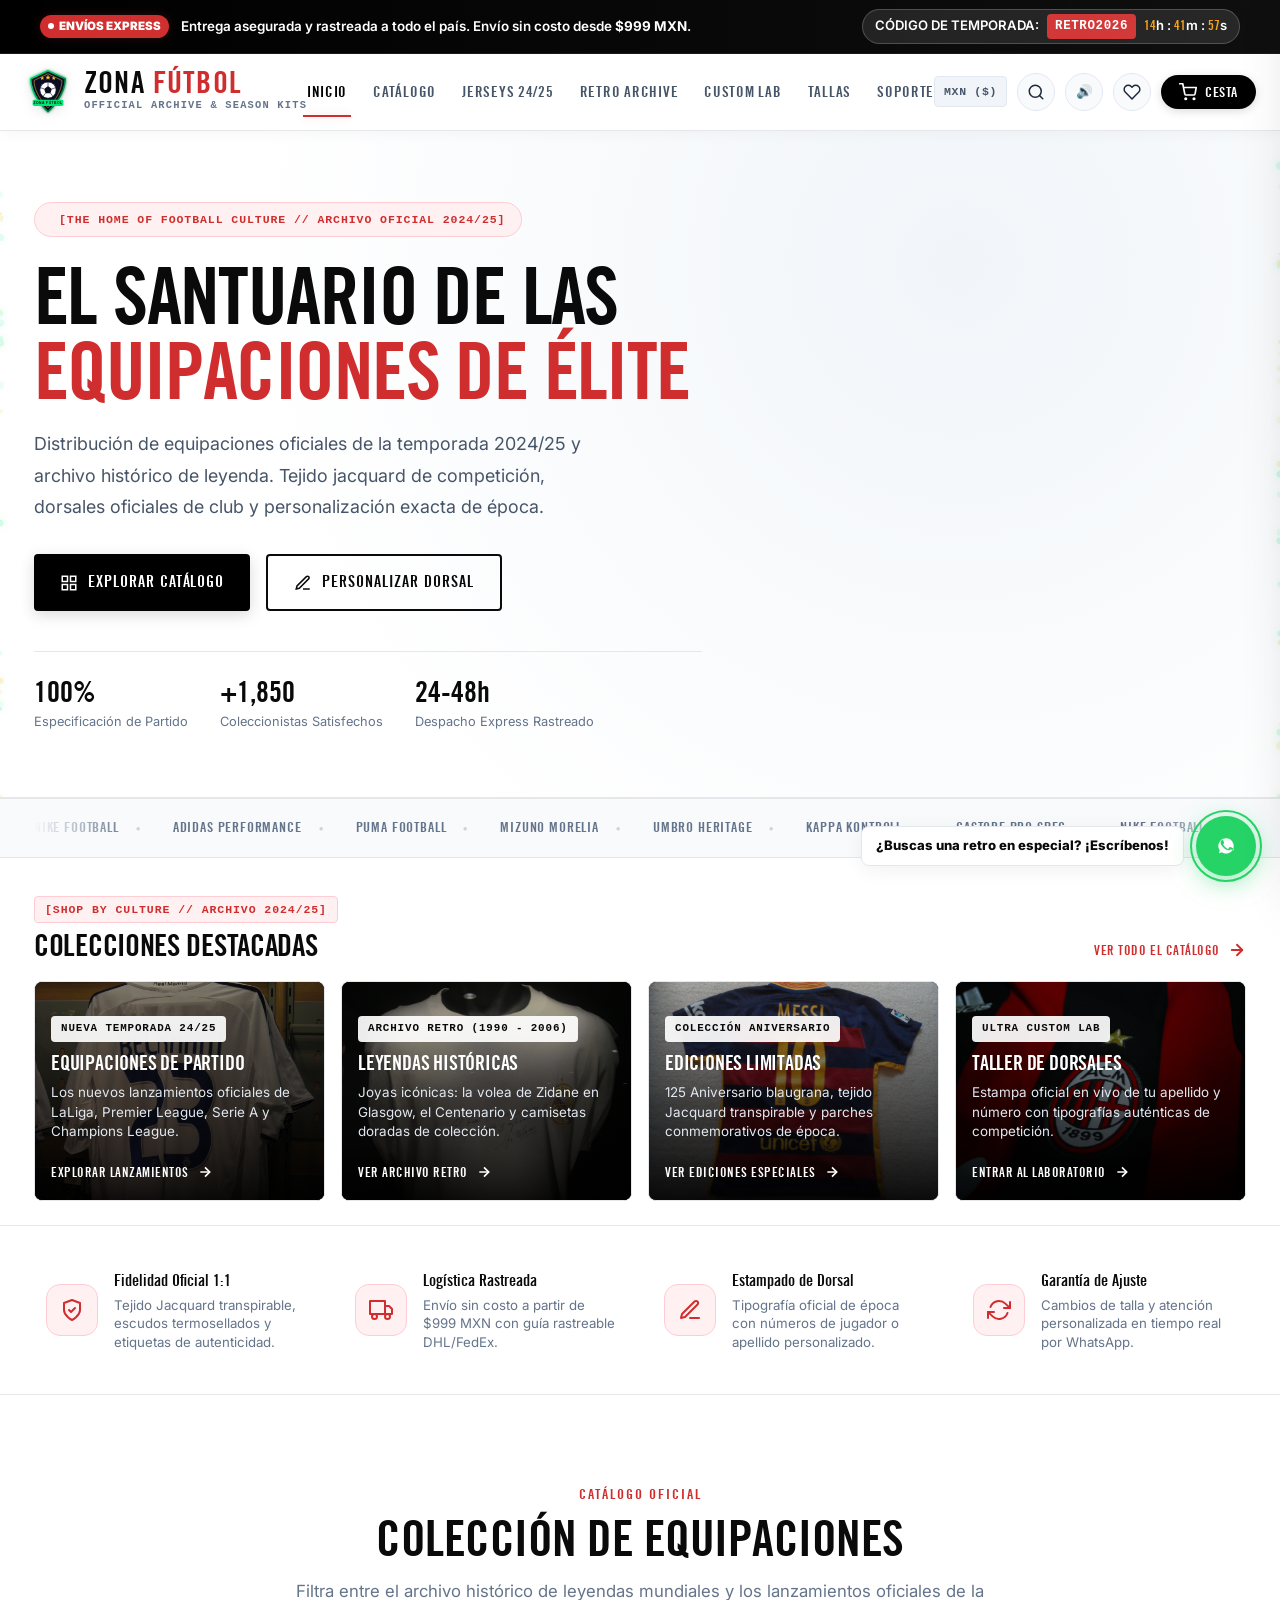
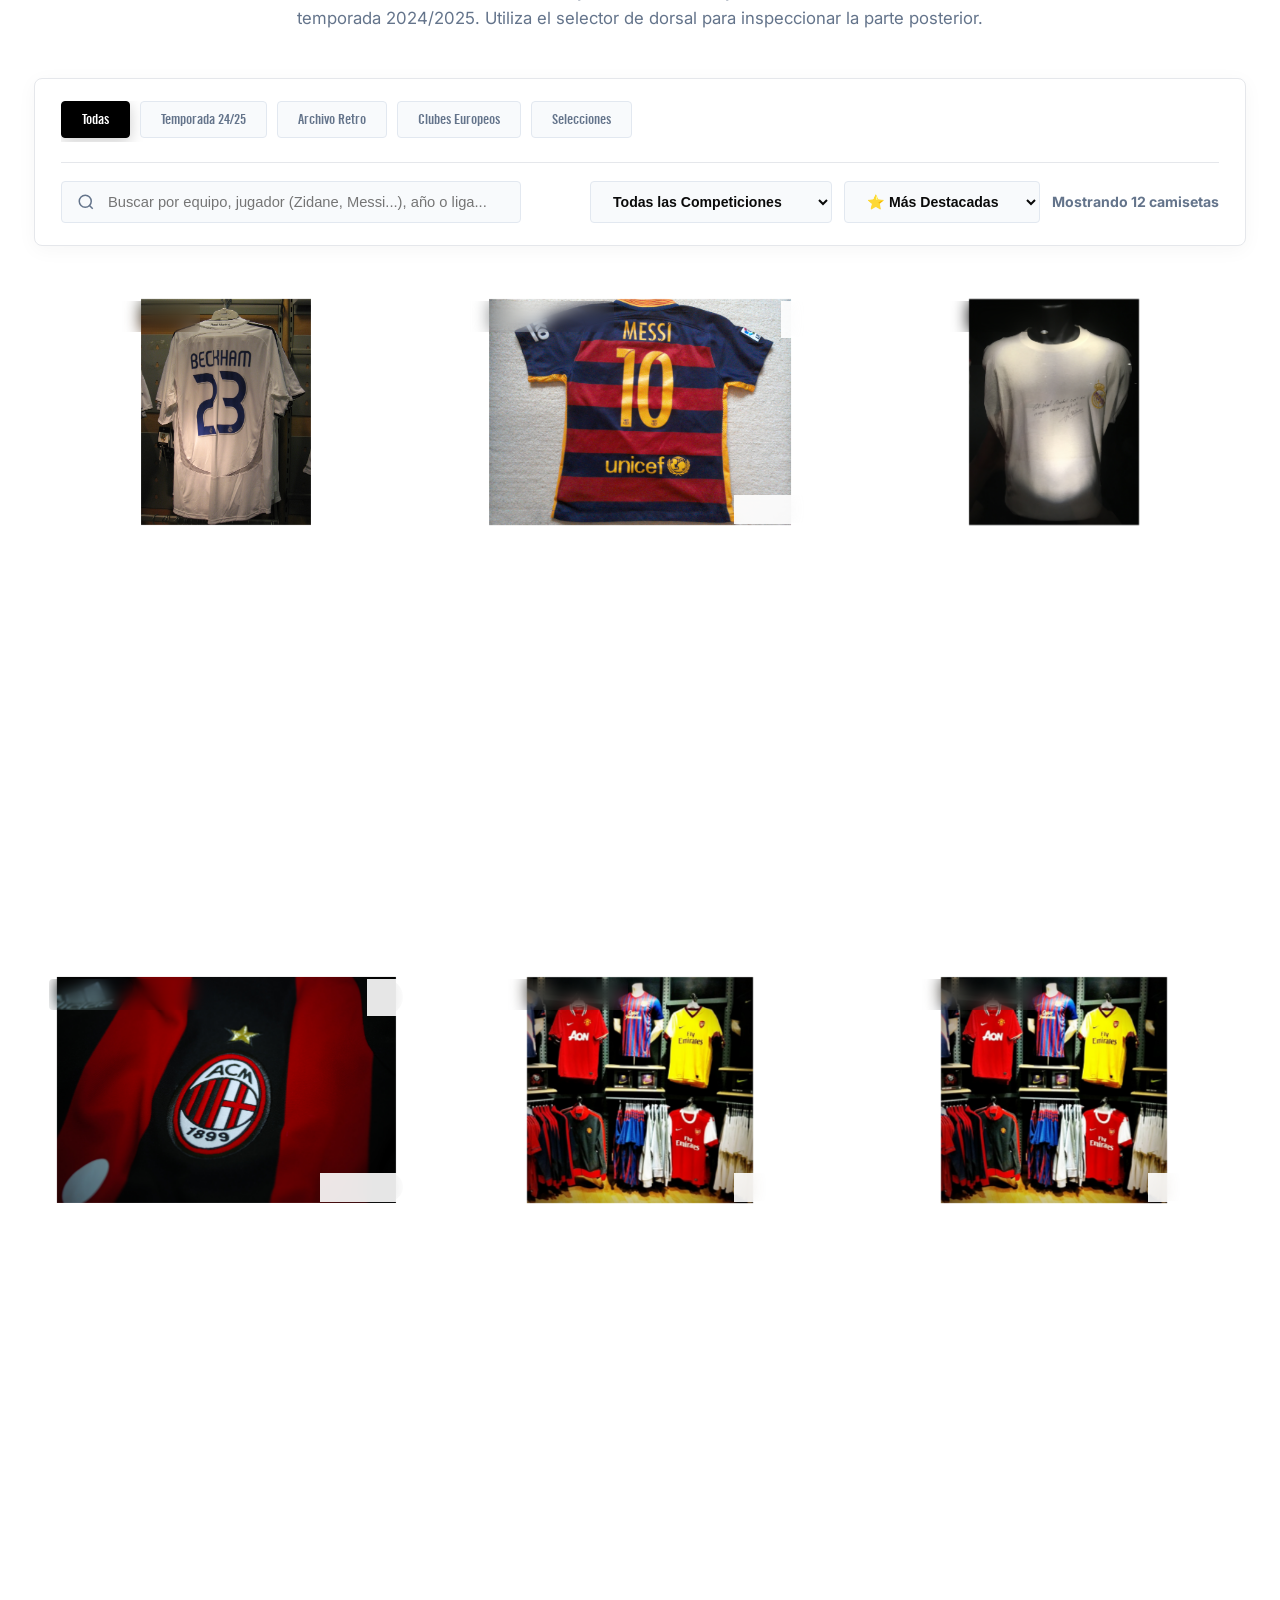
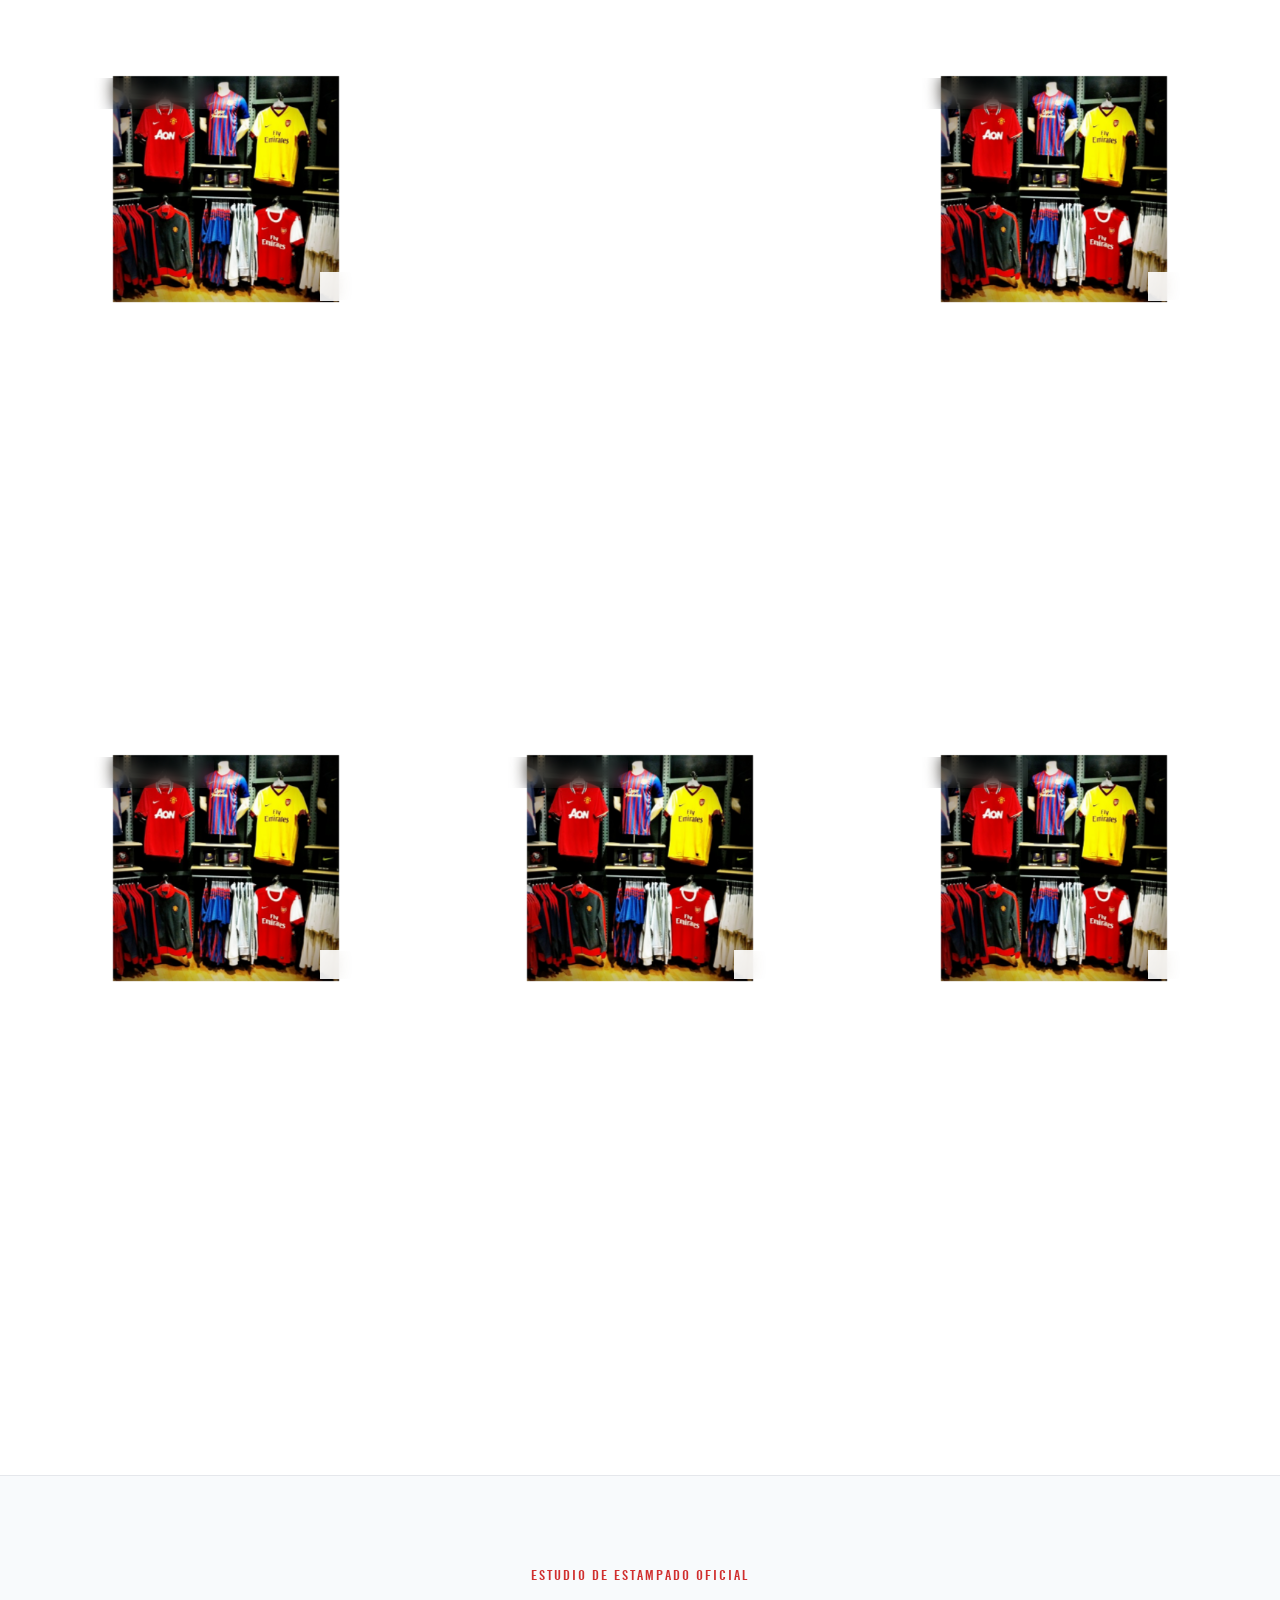
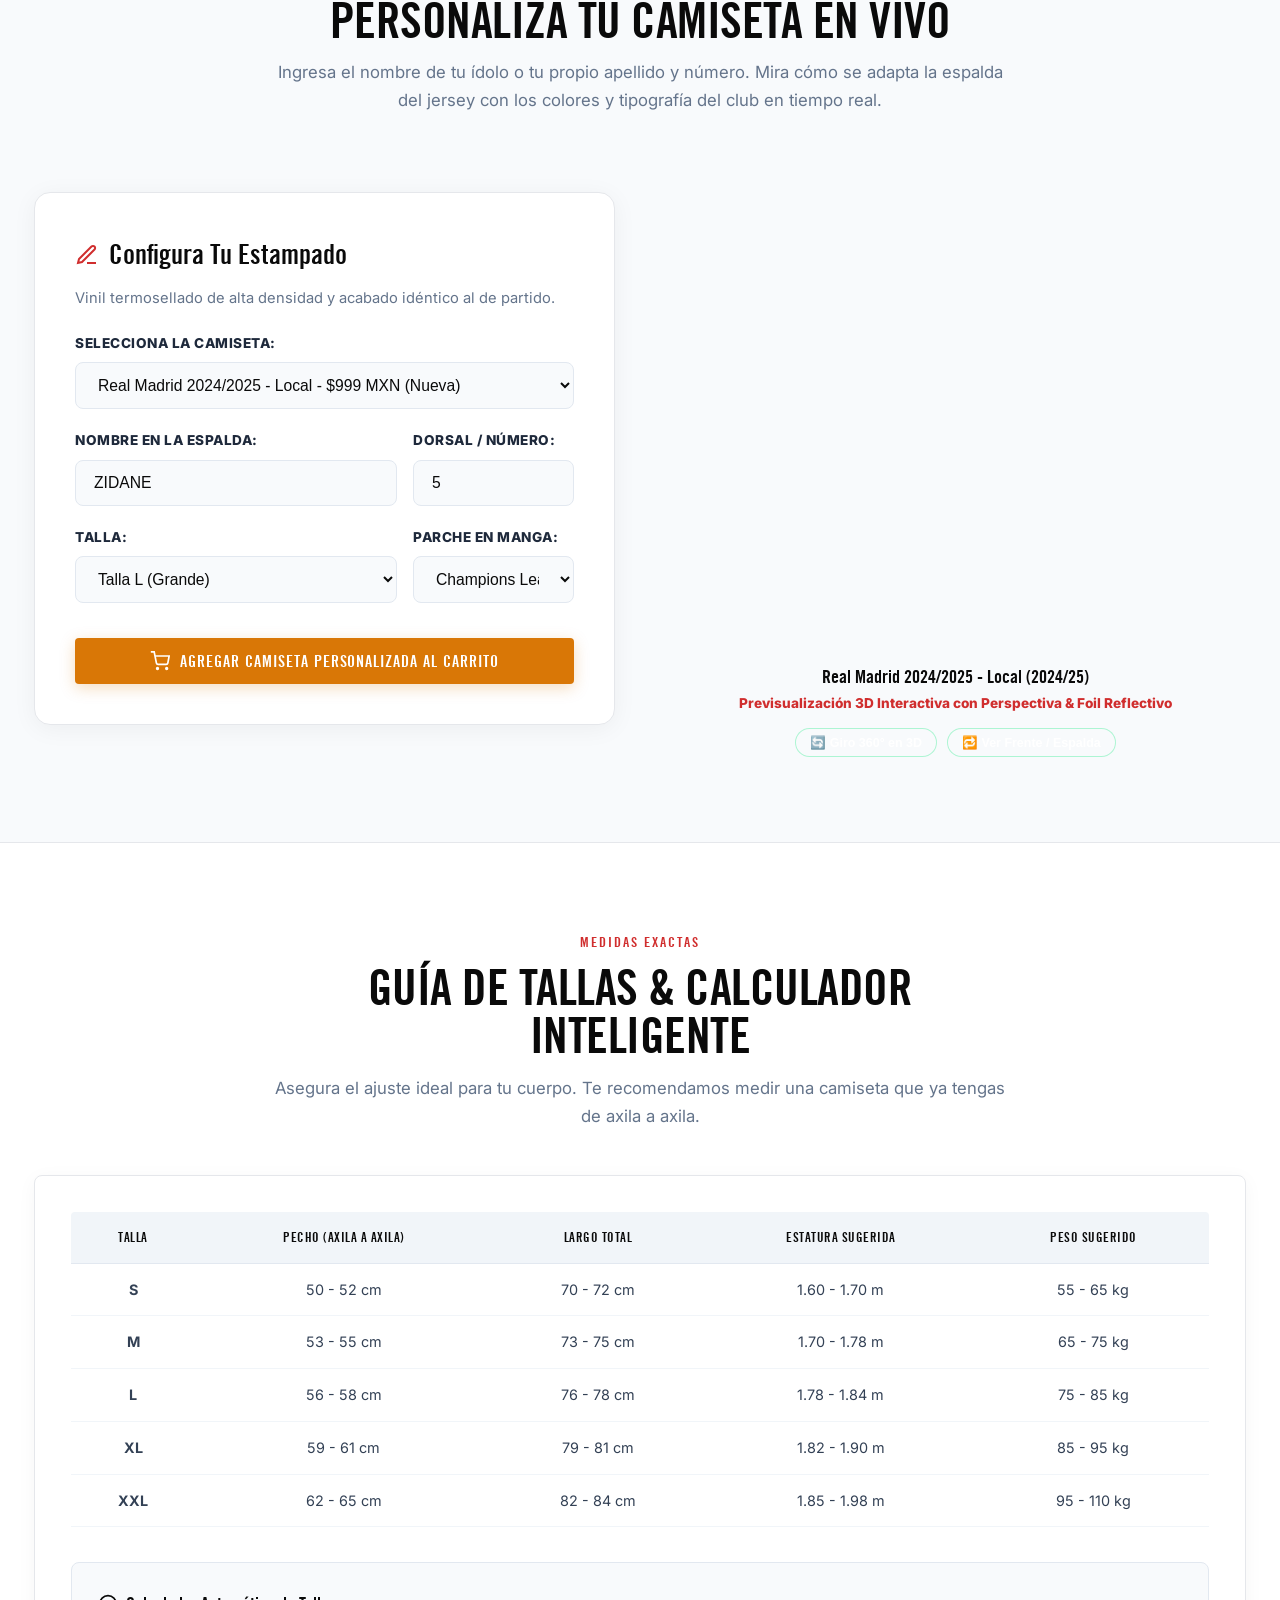
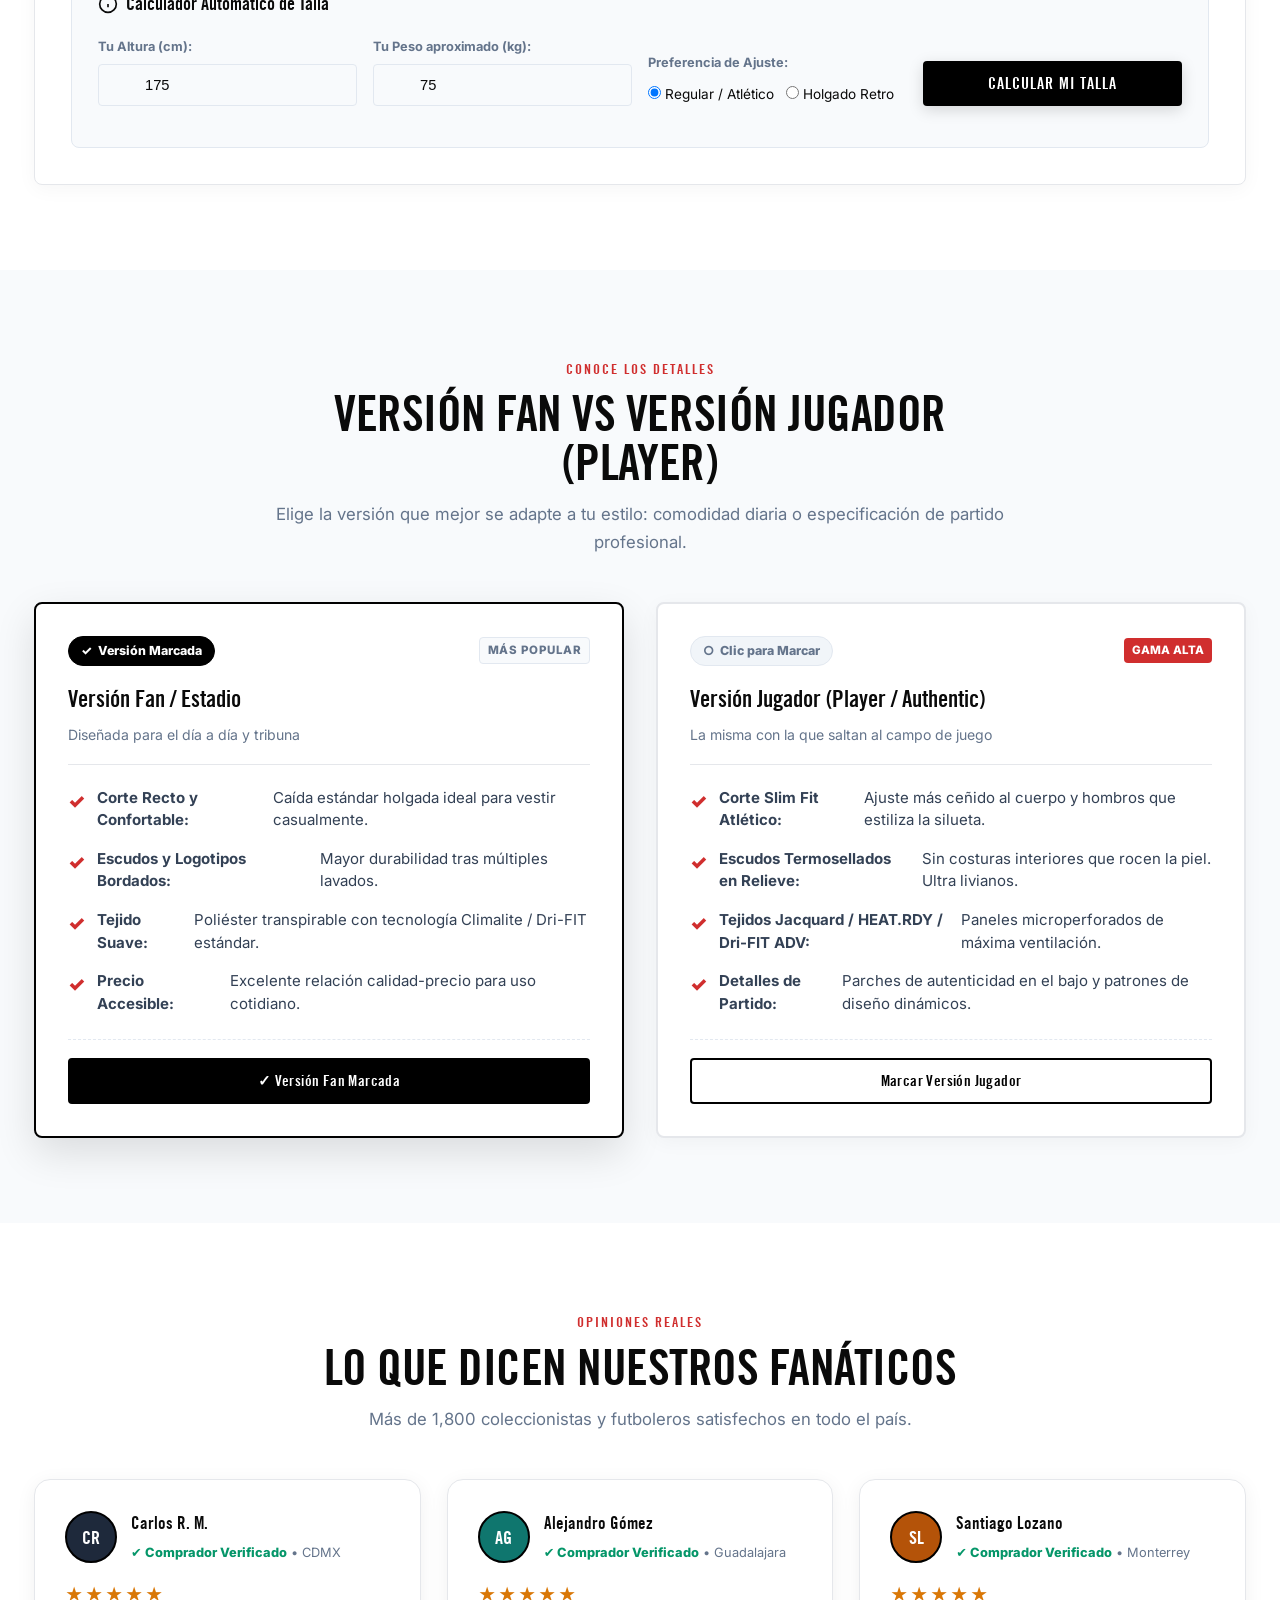
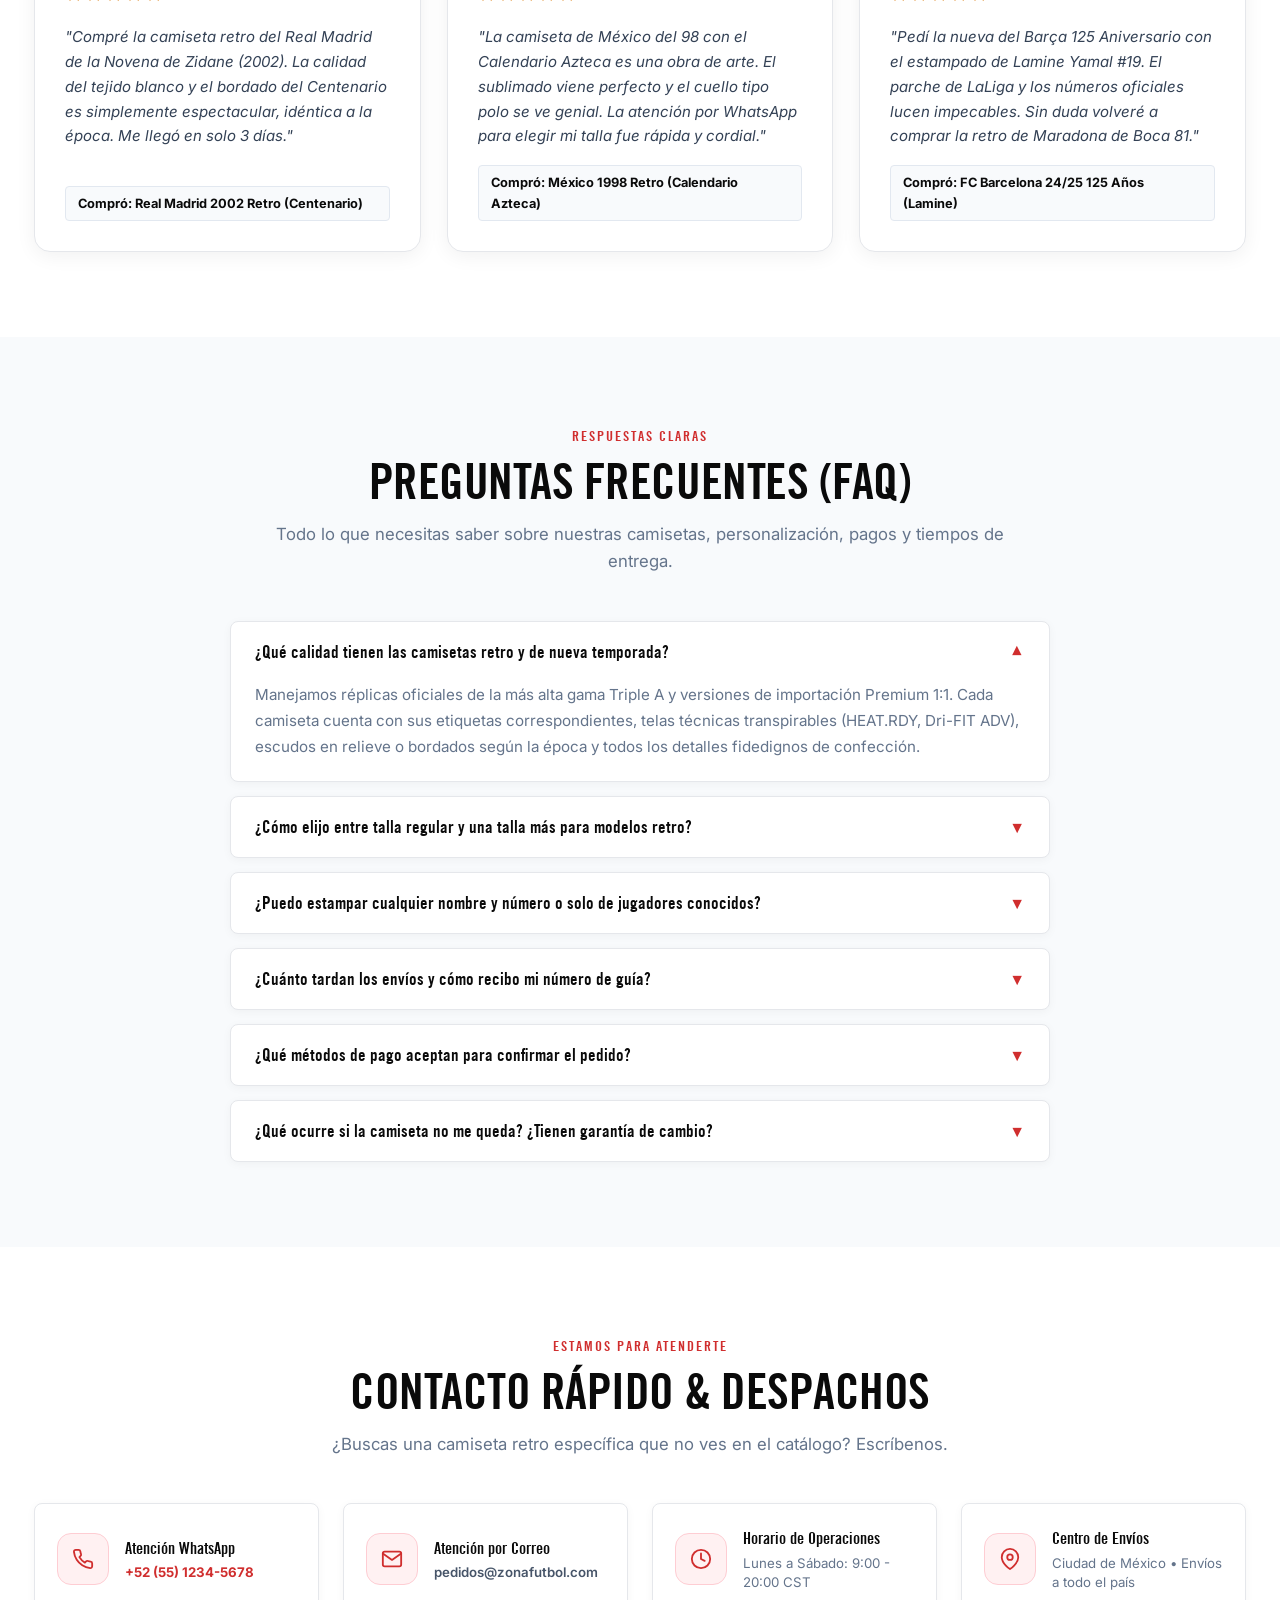
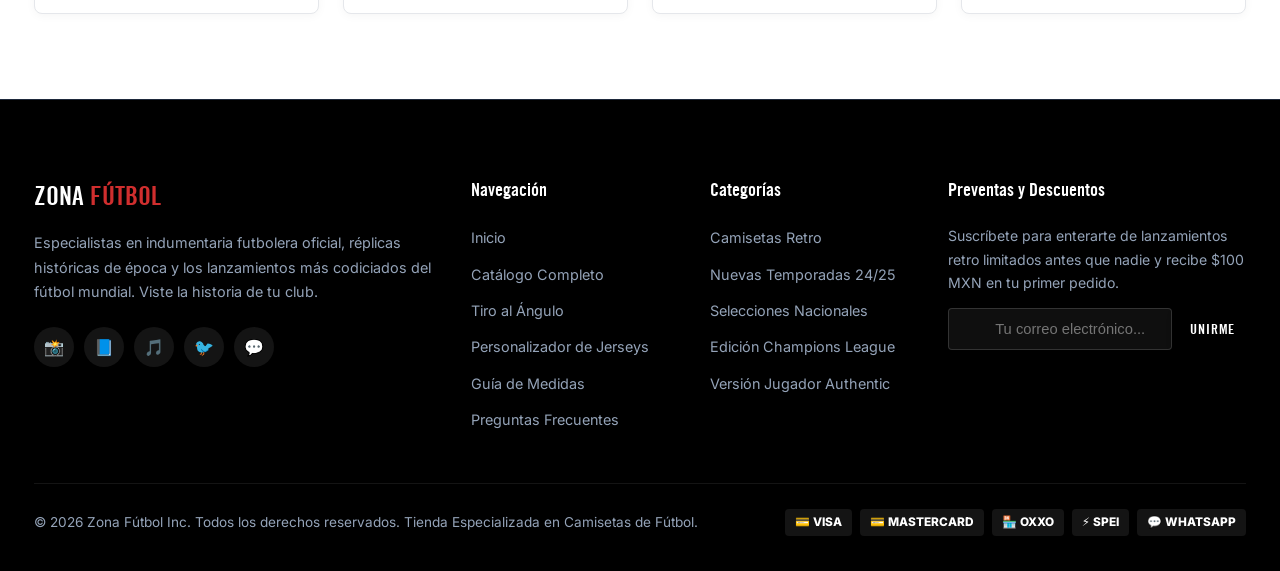
==== commit 85c19149: "Unificar estilo visual del cuadro Taller de Dorsales con las demas colecciones" ====
--- a/index.html
+++ b/index.html
@@ -298,10 +298,10 @@
                         <img src="imagenes/camisetas/milan.jpg" alt="Laboratorio de Estampado de Dorsales" class="culture-card-bg" loading="lazy">
                         <div class="culture-card-overlay"></div>
                         <div class="culture-card-content">
-                            <span class="culture-card-badge highlight-volt">ULTRA CUSTOM LAB</span>
+                            <span class="culture-card-badge">ULTRA CUSTOM LAB</span>
                             <h3 class="culture-card-title">TALLER DE DORSALES</h3>
                             <p class="culture-card-desc">Estampa oficial en vivo de tu apellido y número con tipografías auténticas de competición.</p>
-                            <div class="culture-card-action highlight-btn">
+                            <div class="culture-card-action">
                                 <span>Entrar al Laboratorio</span>
                                 <svg width="16" height="16" viewBox="0 0 24 24" fill="none" stroke="currentColor" stroke-width="2.5"><line x1="5" y1="12" x2="19" y2="12"></line><polyline points="12 5 19 12 12 19"></polyline></svg>
                             </div>
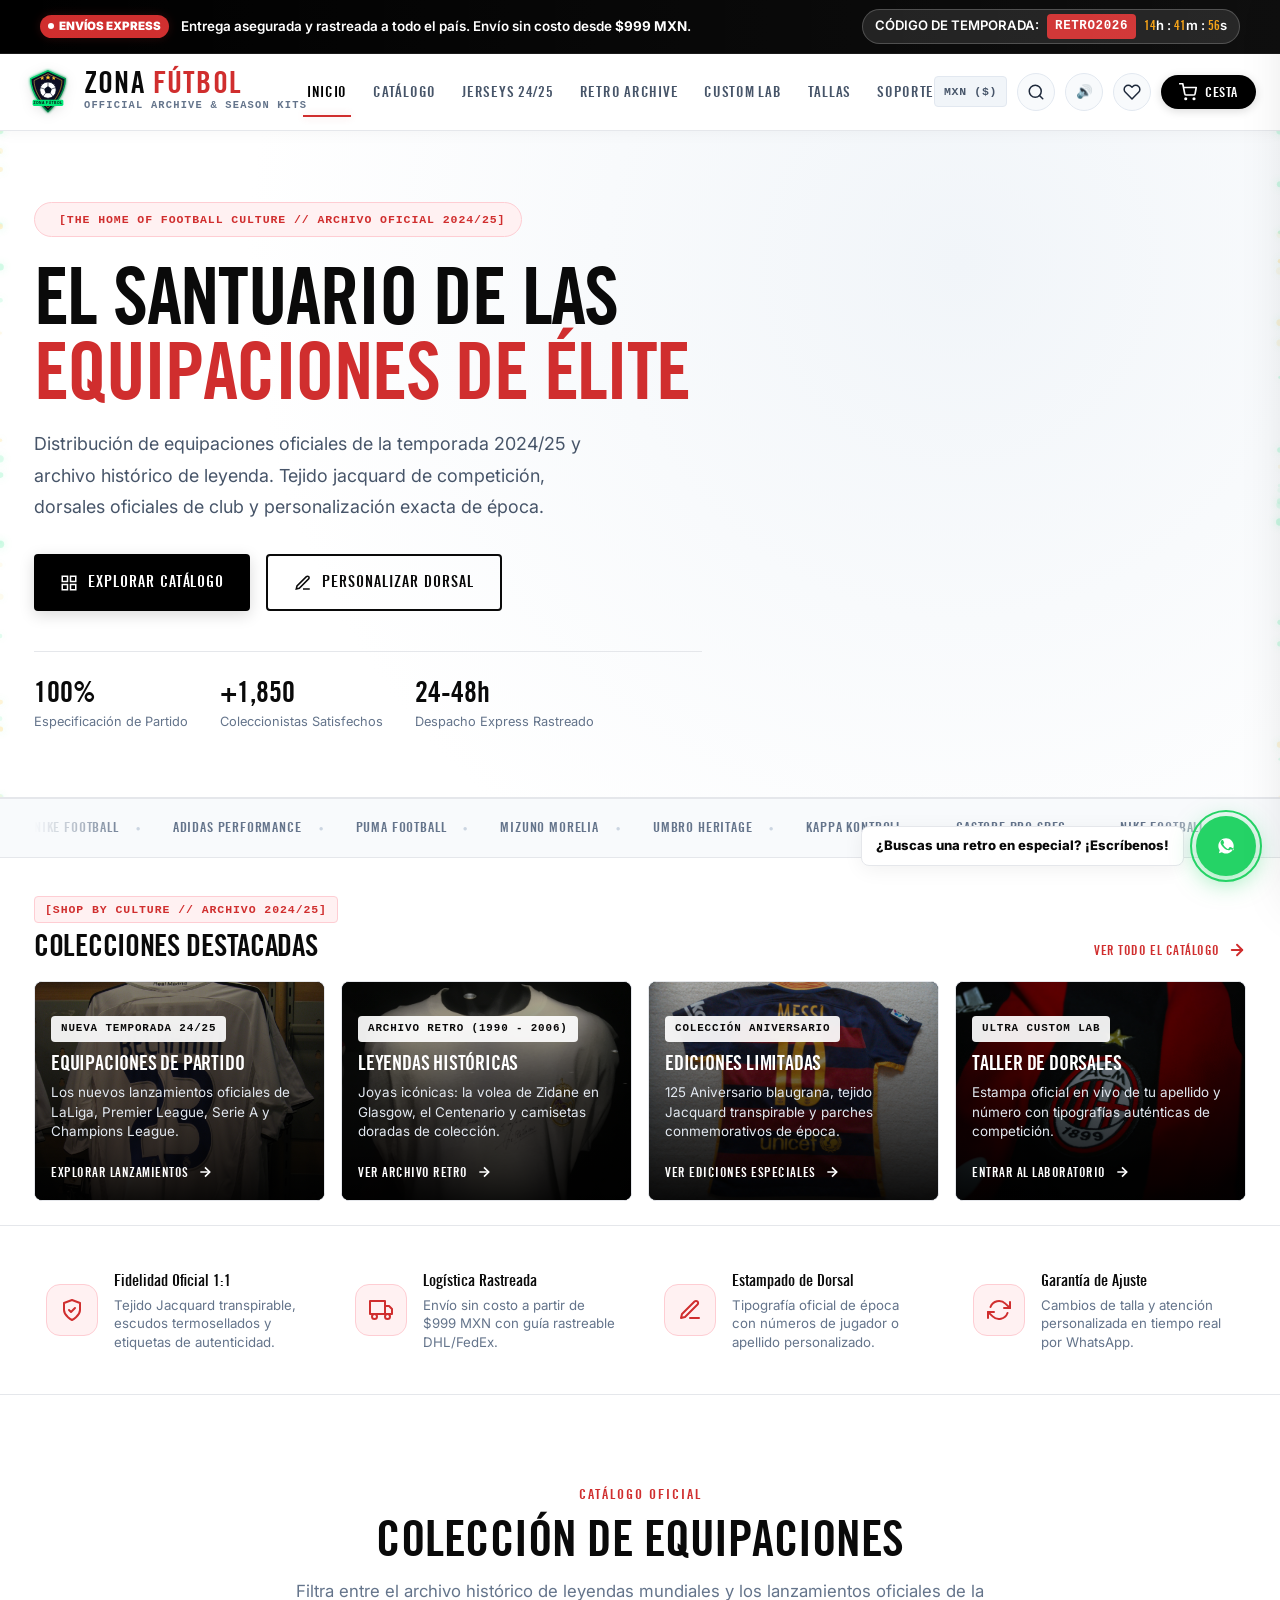
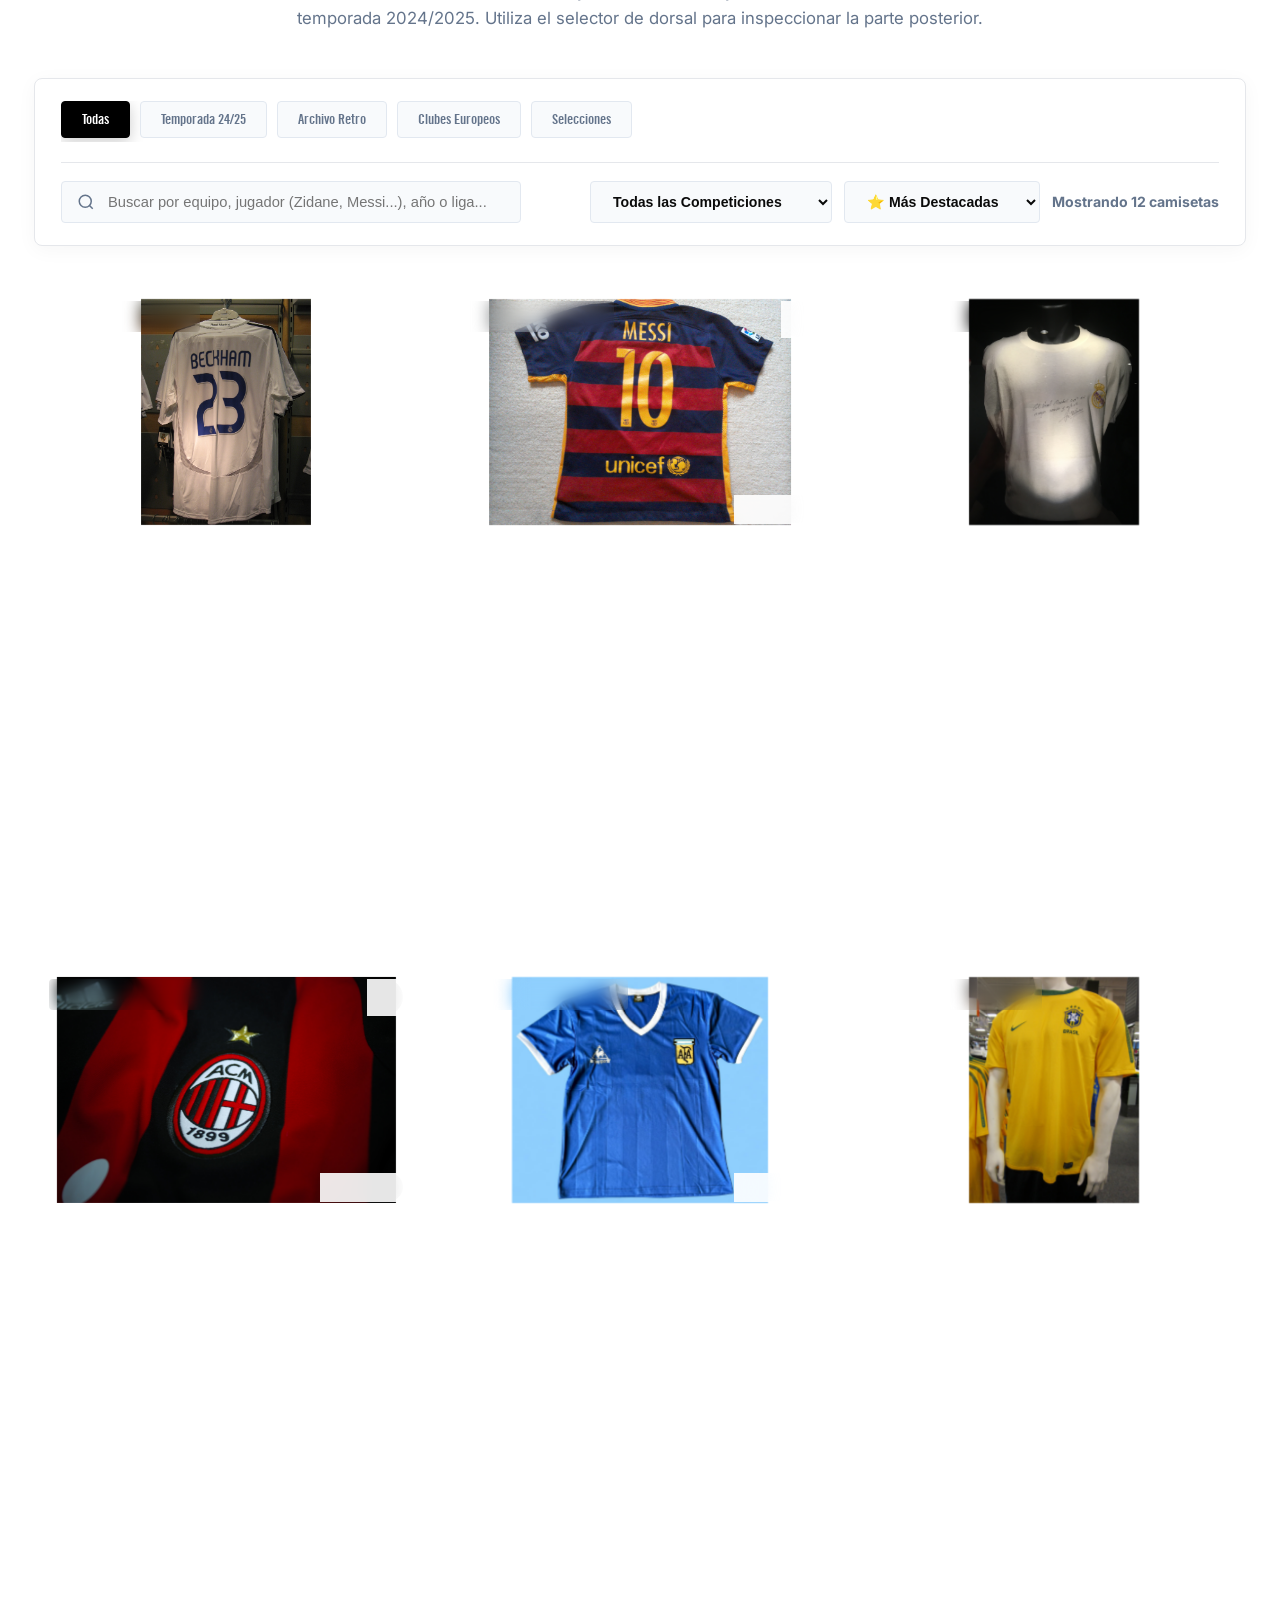
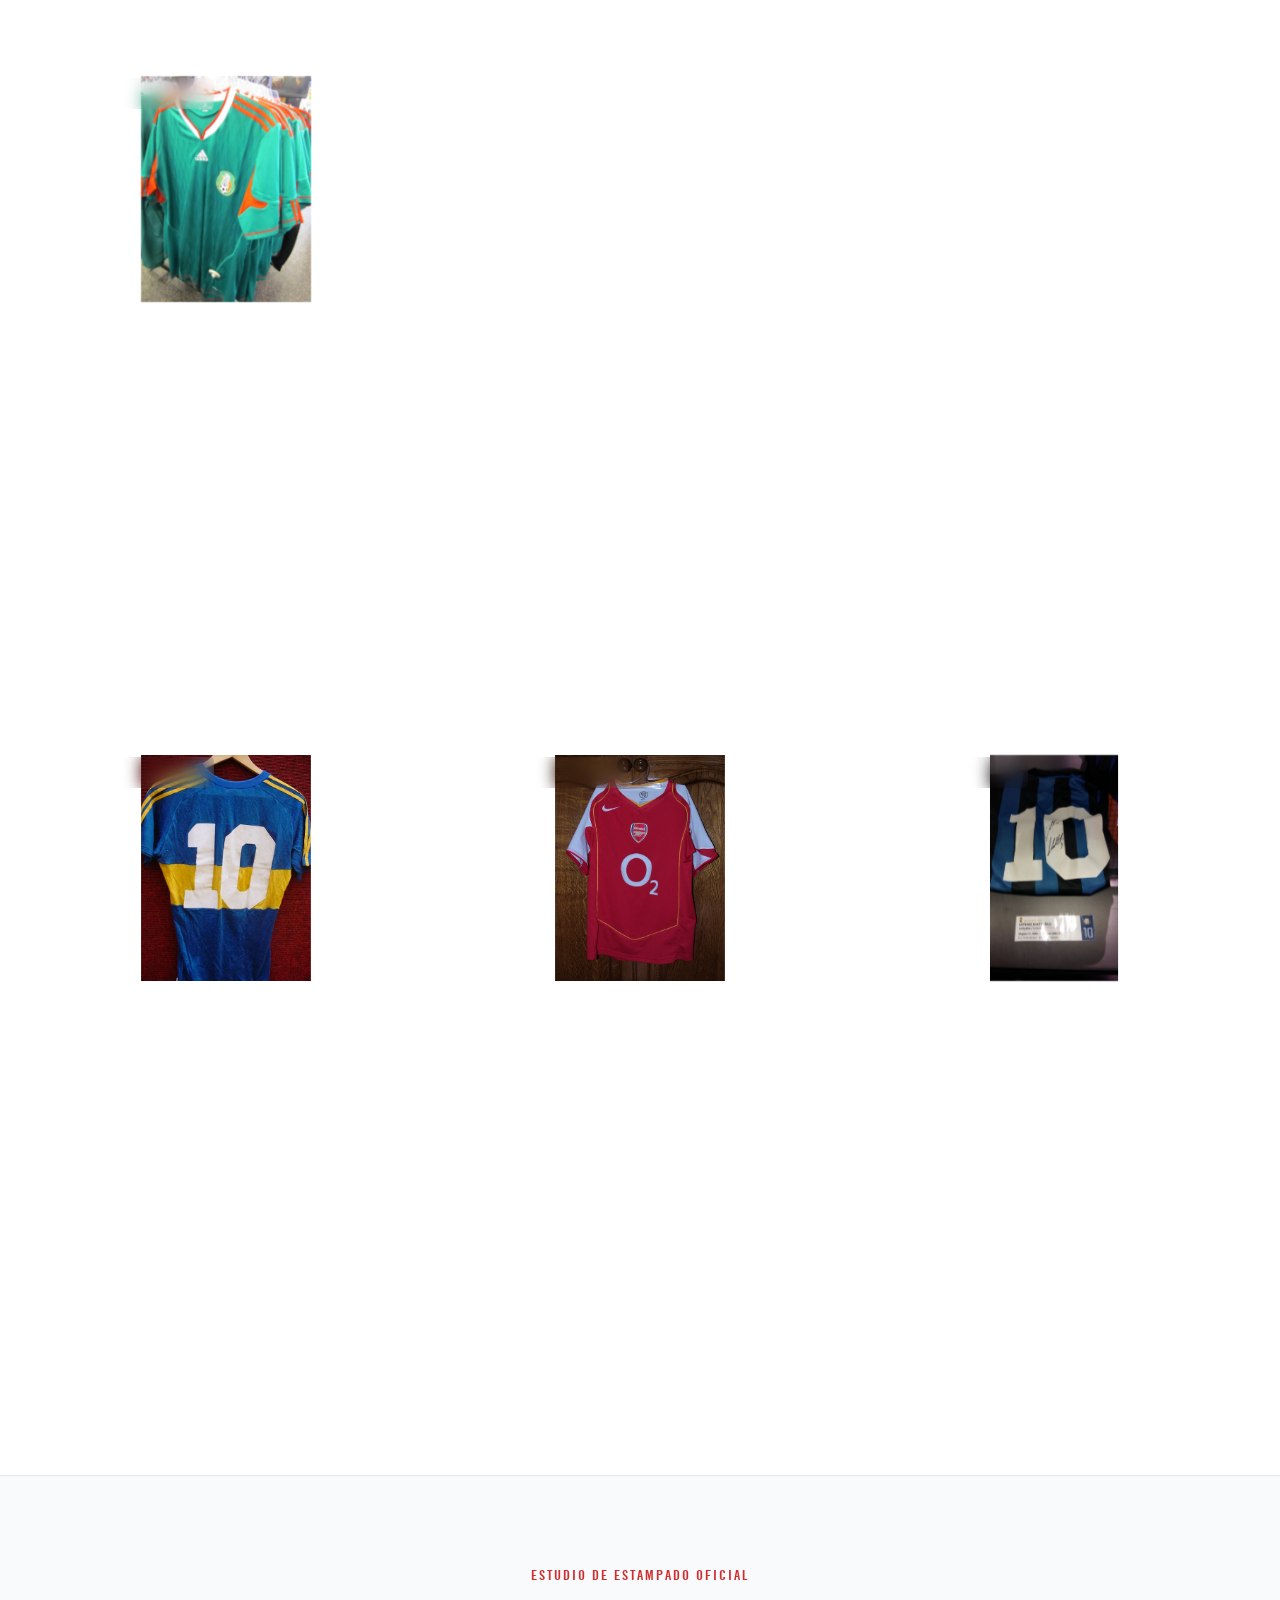
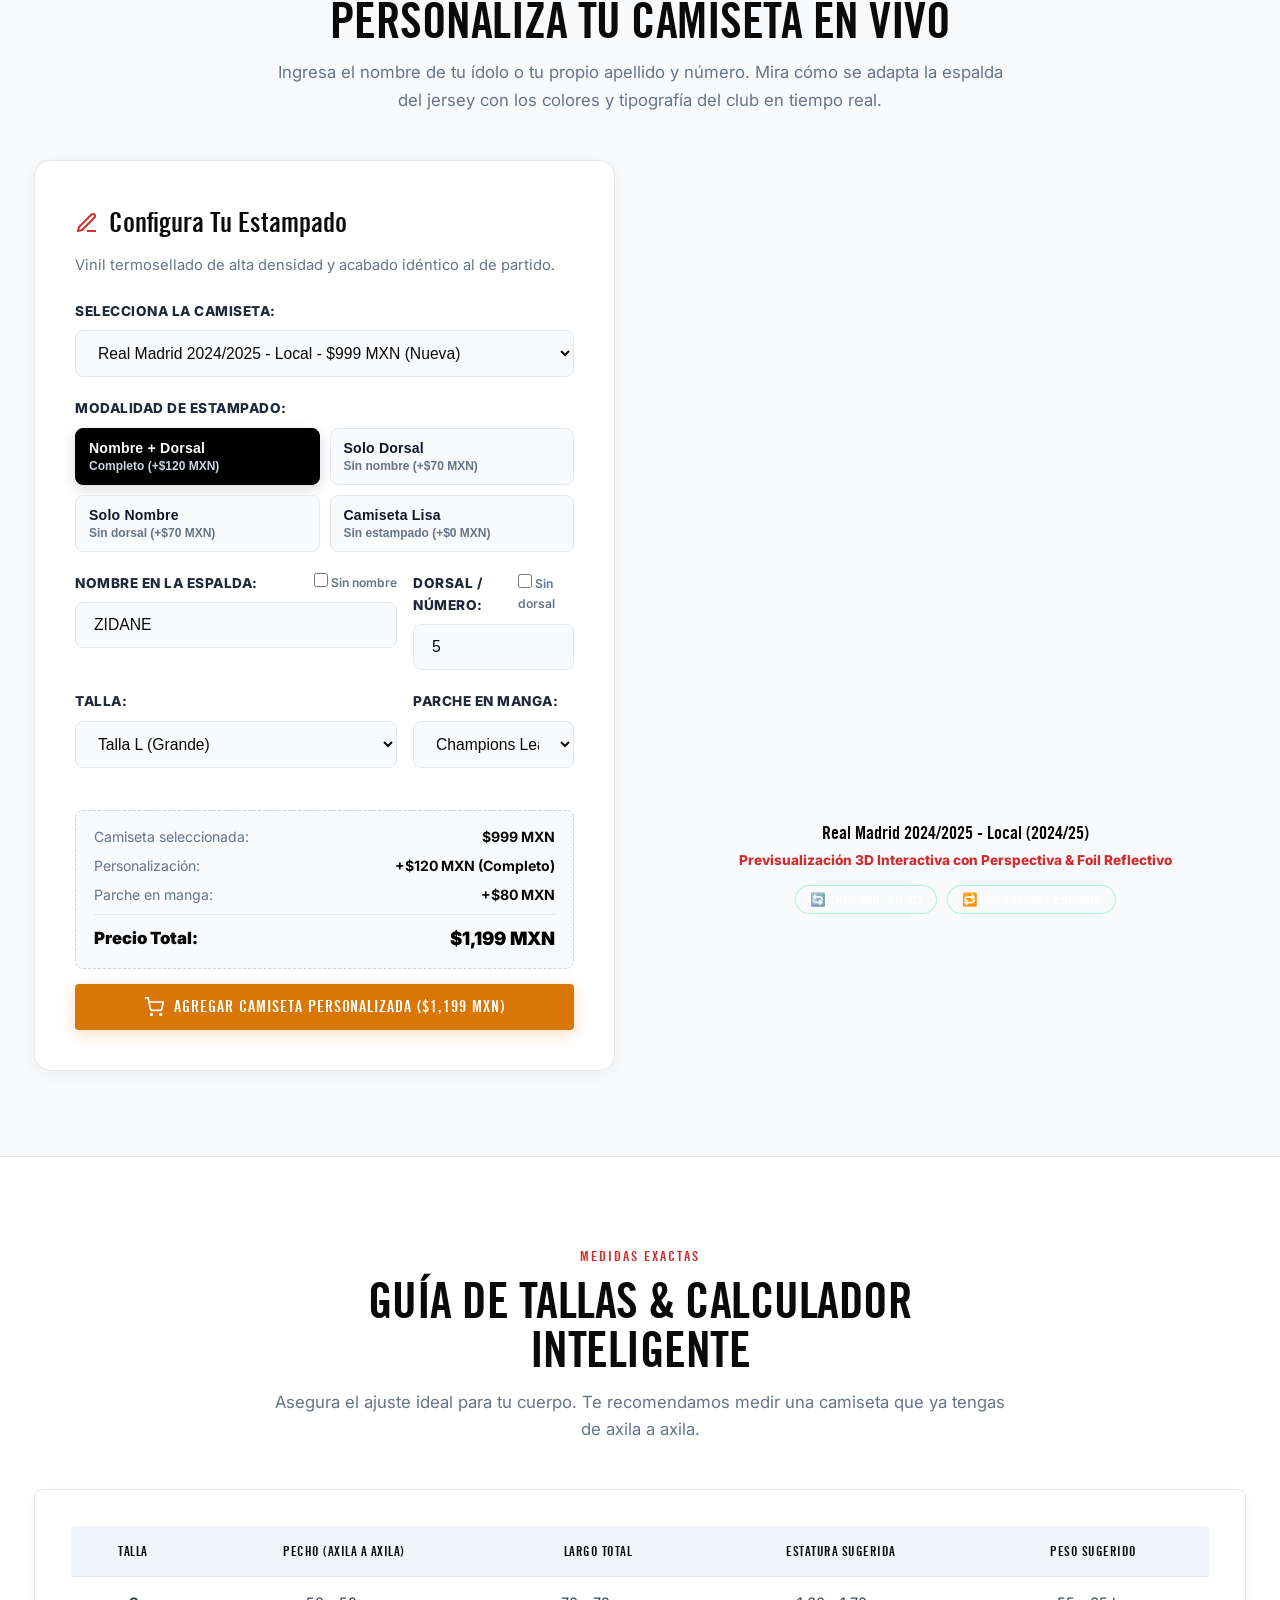
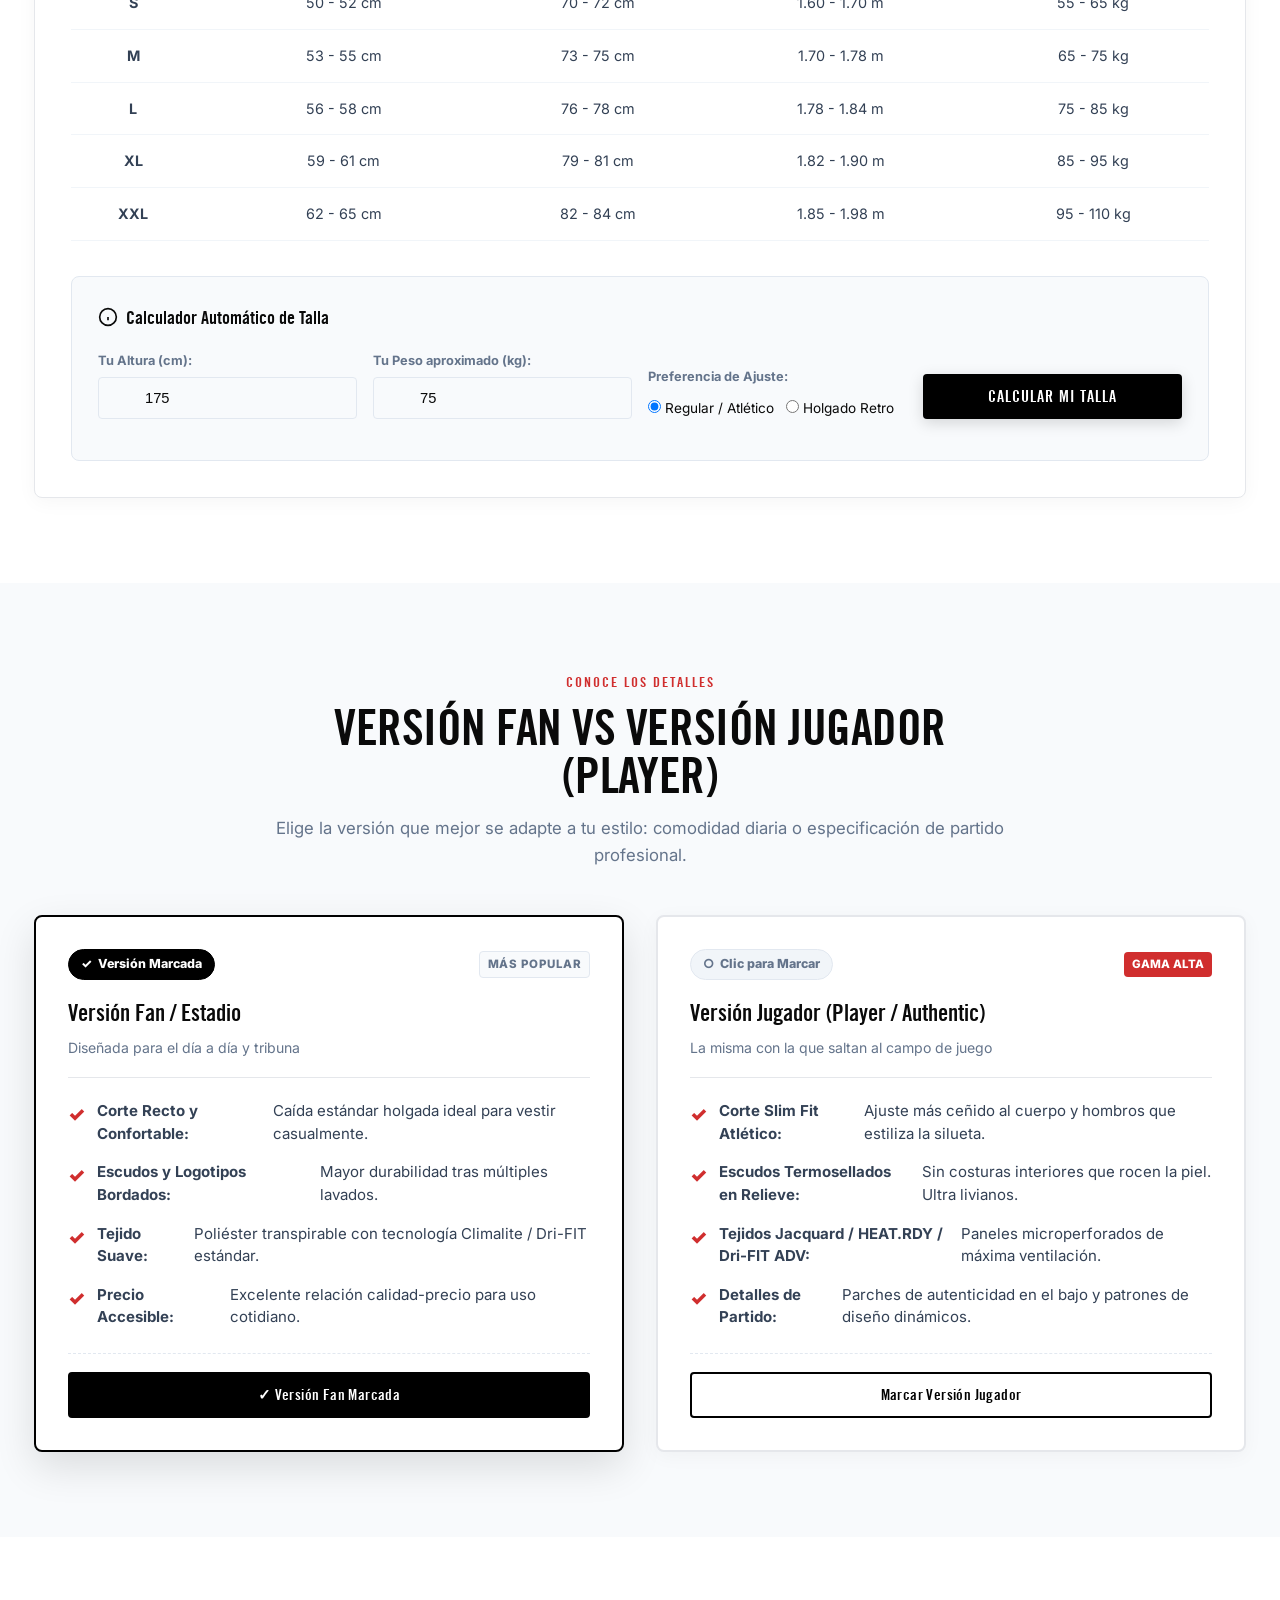
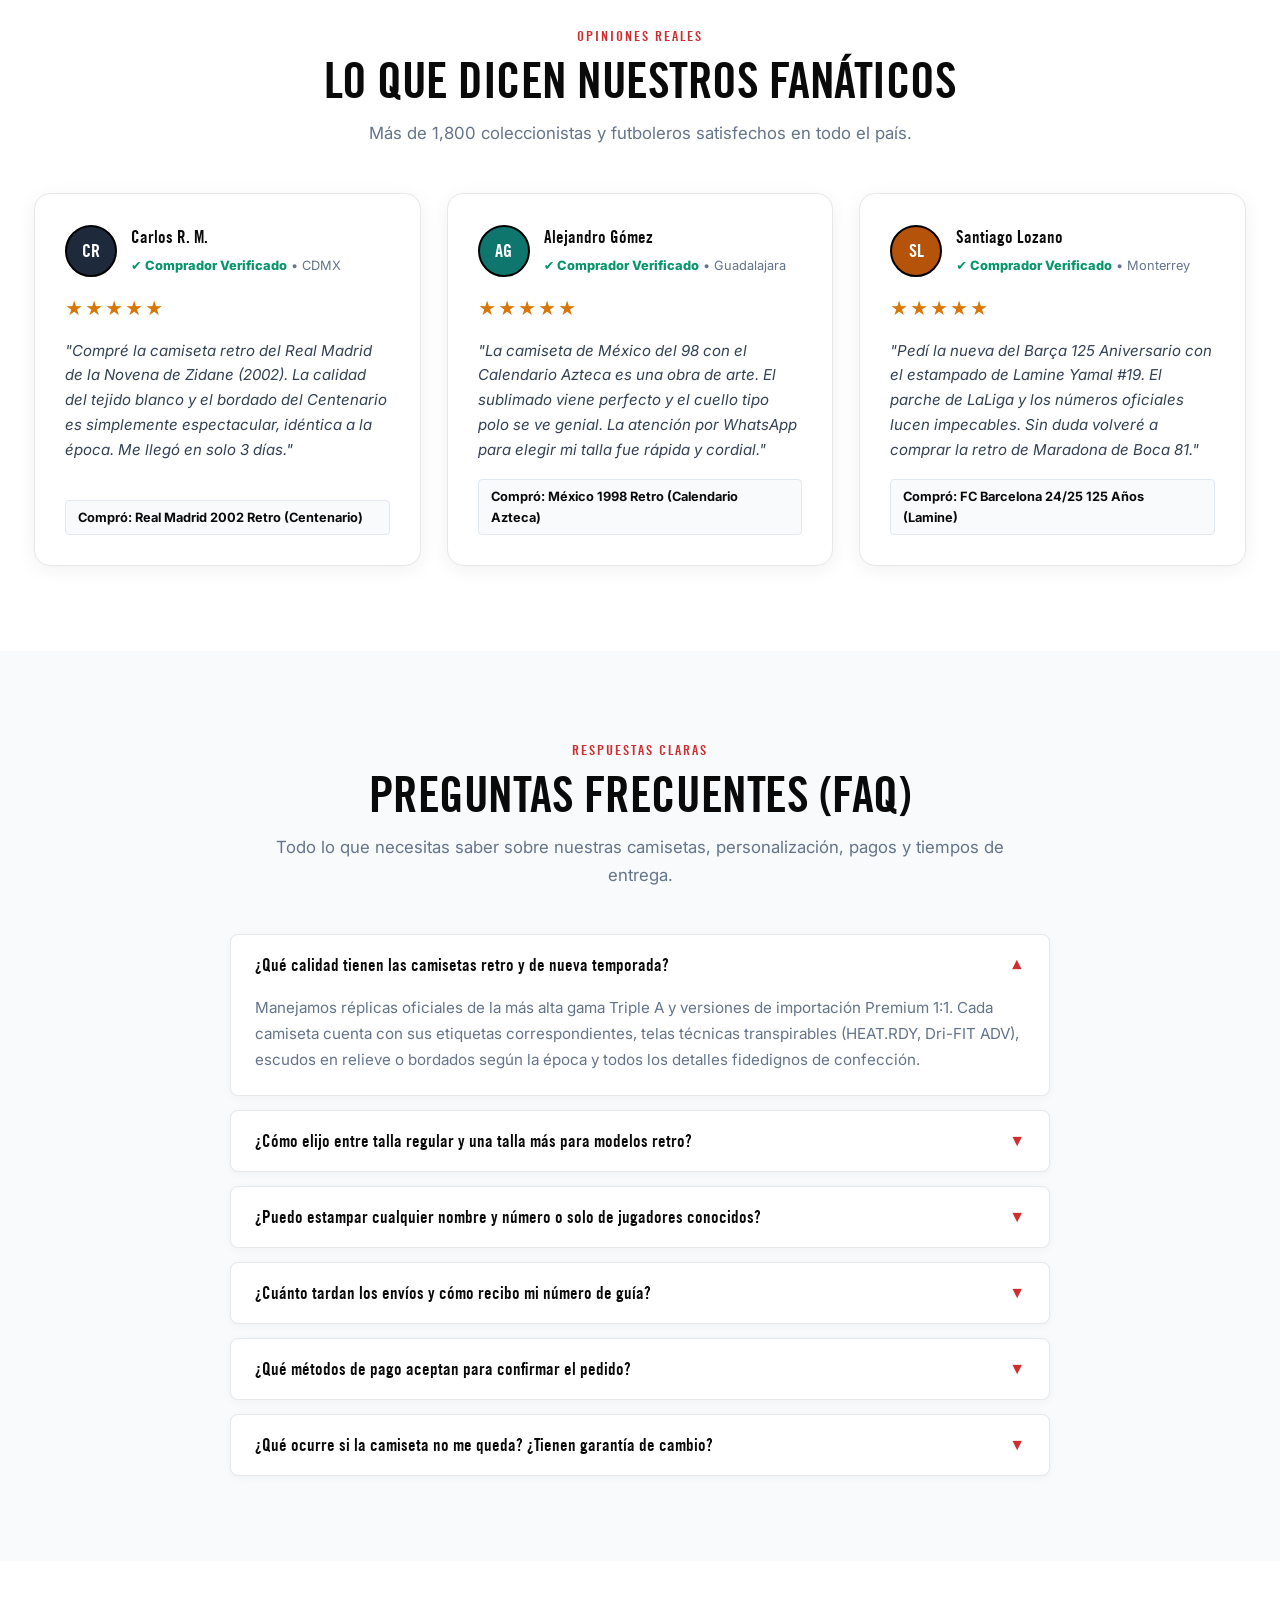
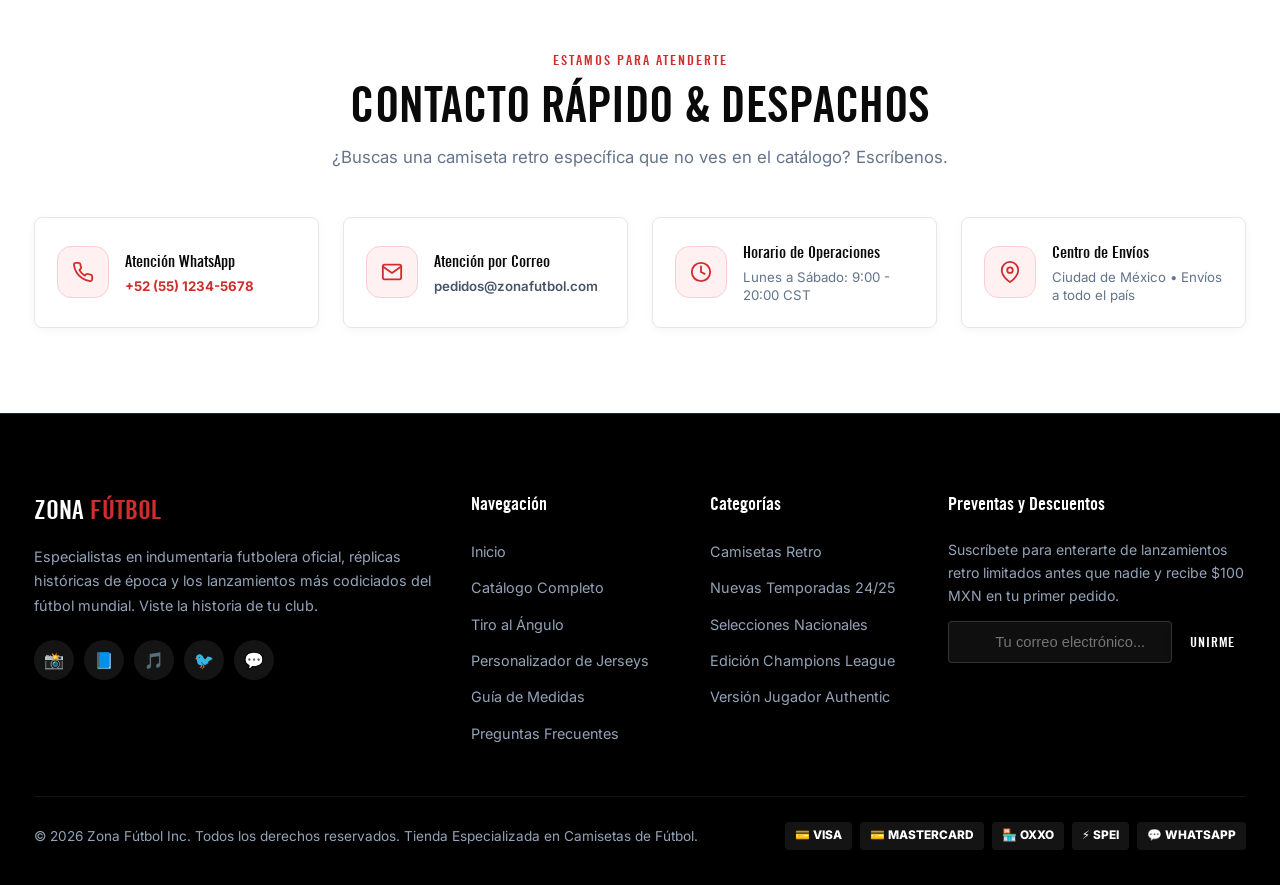
==== commit fce3fb4f: "feat(customizer): add options for solo dorsal, solo nombre and plain jersey without printing" ====
--- a/index.html
+++ b/index.html
@@ -462,13 +462,48 @@
                             <select id="cust-jersey-select" class="form-input-dark"></select>
                         </div>
 
+                        <!-- Selector de Modalidad de Personalización -->
+                        <div class="form-field-group">
+                            <label>Modalidad de Estampado:</label>
+                            <div class="customizer-mode-grid" id="cust-mode-pills">
+                                <button type="button" class="cust-mode-pill active" data-mode="full" onclick="setCustomizerMode('full')">
+                                    <span class="mode-pill-title">Nombre + Dorsal</span>
+                                    <span class="mode-pill-sub">Completo (+$120 MXN)</span>
+                                </button>
+                                <button type="button" class="cust-mode-pill" data-mode="number-only" onclick="setCustomizerMode('number-only')">
+                                    <span class="mode-pill-title">Solo Dorsal</span>
+                                    <span class="mode-pill-sub">Sin nombre (+$70 MXN)</span>
+                                </button>
+                                <button type="button" class="cust-mode-pill" data-mode="name-only" onclick="setCustomizerMode('name-only')">
+                                    <span class="mode-pill-title">Solo Nombre</span>
+                                    <span class="mode-pill-sub">Sin dorsal (+$70 MXN)</span>
+                                </button>
+                                <button type="button" class="cust-mode-pill" data-mode="plain" onclick="setCustomizerMode('plain')">
+                                    <span class="mode-pill-title">Camiseta Lisa</span>
+                                    <span class="mode-pill-sub">Sin estampado (+$0 MXN)</span>
+                                </button>
+                            </div>
+                        </div>
+
                         <div class="two-col-inputs">
-                            <div class="form-field-group">
-                                <label for="cust-name-input">Nombre en la Espalda:</label>
+                            <div class="form-field-group" id="group-cust-name">
+                                <div class="label-with-toggle">
+                                    <label for="cust-name-input">Nombre en la Espalda:</label>
+                                    <label class="checkbox-inline-label" title="Marcar para no poner nombre">
+                                        <input type="checkbox" id="cust-no-name-chk" onchange="toggleCustomizerCheckbox('name', this.checked)">
+                                        <span>Sin nombre</span>
+                                    </label>
+                                </div>
                                 <input type="text" id="cust-name-input" class="form-input-dark" placeholder="Ej: ZIDANE, MESSI o TU APELLIDO" maxlength="14" value="ZIDANE">
                             </div>
-                            <div class="form-field-group">
-                                <label for="cust-number-input">Dorsal / Número:</label>
+                            <div class="form-field-group" id="group-cust-number">
+                                <div class="label-with-toggle">
+                                    <label for="cust-number-input">Dorsal / Número:</label>
+                                    <label class="checkbox-inline-label" title="Marcar para no poner número">
+                                        <input type="checkbox" id="cust-no-number-chk" onchange="toggleCustomizerCheckbox('number', this.checked)">
+                                        <span>Sin dorsal</span>
+                                    </label>
+                                </div>
                                 <input type="text" id="cust-number-input" class="form-input-dark" placeholder="Ej: 5" maxlength="2" value="5">
                             </div>
                         </div>
@@ -488,10 +523,30 @@
                                 <label for="cust-patch-select">Parche en Manga:</label>
                                 <select id="cust-patch-select" class="form-input-dark">
                                     <option value="Sin parches adicionales">Sin parche</option>
-                                    <option value="Champions League Starball + Respect" selected>Champions League Starball</option>
-                                    <option value="Copa del Mundo Campeón FIFA">Mundial Campeón FIFA</option>
-                                    <option value="Parche de Liga Nacional">Parche Liga</option>
+                                    <option value="Champions League Starball + Respect" selected>Champions League Starball (+ $80)</option>
+                                    <option value="Copa del Mundo Campeón FIFA">Mundial Campeón FIFA (+ $80)</option>
+                                    <option value="Parche de Liga Nacional">Parche Liga (+ $50)</option>
                                 </select>
+                            </div>
+                        </div>
+
+                        <!-- Resumen dinámico de precios -->
+                        <div class="customizer-price-summary">
+                            <div class="cust-summary-row">
+                                <span>Camiseta seleccionada:</span>
+                                <span id="cust-base-price" style="font-weight: 700; color: #0a0a0a;">$1,499 MXN</span>
+                            </div>
+                            <div class="cust-summary-row">
+                                <span>Personalización:</span>
+                                <span id="cust-fee-display" class="cust-fee-badge">+$120 MXN (Completo)</span>
+                            </div>
+                            <div class="cust-summary-row" id="cust-patch-row">
+                                <span>Parche en manga:</span>
+                                <span id="cust-patch-fee-display" style="font-weight: 700; color: #0a0a0a;">+$80 MXN</span>
+                            </div>
+                            <div class="cust-summary-total">
+                                <span>Precio Total:</span>
+                                <span id="cust-total-price" style="color: #000000; font-size: 1.15rem; font-weight: 900;">$1,699 MXN</span>
                             </div>
                         </div>
 
@@ -502,7 +557,7 @@
                                     <circle cx="20" cy="21" r="1"></circle>
                                     <path d="M1 1h4l2.68 13.39a2 2 0 0 0 2 1.61h9.72a2 2 0 0 0 2-1.61L23 6H6"></path>
                                 </svg>
-                                Agregar Camiseta Personalizada al Carrito
+                                <span id="cust-btn-text">Agregar Camiseta Personalizada al Carrito</span>
                             </button>
                         </div>
                     </div>
@@ -515,6 +570,7 @@
                                 <img id="preview-jersey-img" src="imagenes/camisetas/real-madrid-retro.jpg" alt="Fondo camiseta" class="fabric-texture-layer">
                                 <div id="preview-player-name" class="print-player-name">ZIDANE</div>
                                 <div id="preview-player-number" class="print-player-number">5</div>
+                                <div id="preview-plain-indicator" class="print-plain-indicator" style="display: none;">EDICIÓN LISA • SIN ESTAMPADO</div>
                                 <div id="preview-patch-badge" class="print-patch-badge">Champions League Starball</div>
                                 <div class="holo-sheen-glare"></div>
                             </div>
--- a/styles.css
+++ b/styles.css
@@ -1466,6 +1466,143 @@
     box-shadow: 0 0 0 3px rgba(0, 0, 0, 0.08);
 }
 
+.form-input-dark:disabled {
+    background: #edf2f7;
+    color: #94a3b8;
+    cursor: not-allowed;
+    border-color: #e2e8f0;
+    opacity: 0.75;
+}
+
+/* Selector de Modalidad de Estampado */
+.customizer-mode-grid {
+    display: grid;
+    grid-template-columns: repeat(2, 1fr);
+    gap: 10px;
+    margin-top: 6px;
+    margin-bottom: 4px;
+}
+
+.cust-mode-pill {
+    background: #f8fafc;
+    border: 1.5px solid #e2e8f0;
+    border-radius: var(--radius-md);
+    padding: 11px 13px;
+    text-align: left;
+    cursor: pointer;
+    transition: all 0.2s ease;
+    display: flex;
+    flex-direction: column;
+    gap: 3px;
+    position: relative;
+    user-select: none;
+    outline: none;
+}
+
+.cust-mode-pill:hover {
+    border-color: #000000;
+    background: #ffffff;
+}
+
+.cust-mode-pill.active {
+    background: #000000;
+    border-color: #000000;
+    box-shadow: 0 4px 14px rgba(0, 0, 0, 0.15);
+}
+
+.cust-mode-pill .mode-pill-title {
+    font-size: 0.88rem;
+    font-weight: 800;
+    color: #0f172a;
+    letter-spacing: 0.2px;
+}
+
+.cust-mode-pill.active .mode-pill-title {
+    color: #ffffff;
+}
+
+.cust-mode-pill .mode-pill-sub {
+    font-size: 0.75rem;
+    font-weight: 600;
+    color: #64748b;
+}
+
+.cust-mode-pill.active .mode-pill-sub {
+    color: #cbd5e1;
+}
+
+/* Labels con checkbox integrado */
+.label-with-toggle {
+    display: flex;
+    justify-content: space-between;
+    align-items: center;
+    margin-bottom: 8px;
+}
+
+.label-with-toggle label {
+    margin-bottom: 0 !important;
+}
+
+.checkbox-inline-label {
+    display: inline-flex;
+    align-items: center;
+    gap: 6px;
+    font-size: 0.76rem !important;
+    font-weight: 600 !important;
+    color: #64748b !important;
+    cursor: pointer;
+    text-transform: none !important;
+    letter-spacing: 0 !important;
+    user-select: none;
+}
+
+.checkbox-inline-label input[type="checkbox"] {
+    accent-color: #000000;
+    width: 14px;
+    height: 14px;
+    cursor: pointer;
+}
+
+.checkbox-inline-label:hover {
+    color: #0a0a0a !important;
+}
+
+/* Resumen Dinámico de Precios */
+.customizer-price-summary {
+    background: #f8fafc;
+    border: 1px dashed #cbd5e1;
+    border-radius: var(--radius-md);
+    padding: 14px 18px;
+    margin-top: 22px;
+    margin-bottom: 12px;
+}
+
+.cust-summary-row {
+    display: flex;
+    justify-content: space-between;
+    align-items: center;
+    font-size: 0.88rem;
+    color: #64748b;
+    margin-bottom: 6px;
+}
+
+.cust-fee-badge {
+    font-weight: 700;
+    color: #0a0a0a;
+}
+
+.cust-summary-total {
+    display: flex;
+    justify-content: space-between;
+    align-items: center;
+    font-size: 1.05rem;
+    font-weight: 900;
+    color: #0a0a0a;
+    padding-top: 8px;
+    margin-top: 8px;
+    border-top: 1px solid #e2e8f0;
+}
+
 .two-col-inputs {
     display: grid;
     grid-template-columns: 2fr 1fr;
@@ -1563,6 +1700,24 @@
     border-radius: var(--radius-sm);
     z-index: 2;
     box-shadow: 0 4px 10px rgba(0, 0, 0, 0.4);
+}
+
+.print-plain-indicator {
+    position: relative;
+    z-index: 2;
+    padding: 12px 20px;
+    background: rgba(0, 0, 0, 0.72);
+    border: 1px dashed rgba(255, 255, 255, 0.35);
+    border-radius: var(--radius-md);
+    color: #ffffff;
+    font-size: 0.8rem;
+    font-weight: 800;
+    letter-spacing: 1.5px;
+    text-transform: uppercase;
+    backdrop-filter: blur(4px);
+    text-align: center;
+    box-shadow: 0 8px 20px rgba(0, 0, 0, 0.3);
+    animation: fadeIn 0.3s ease;
 }
 
 .preview-jersey-caption {
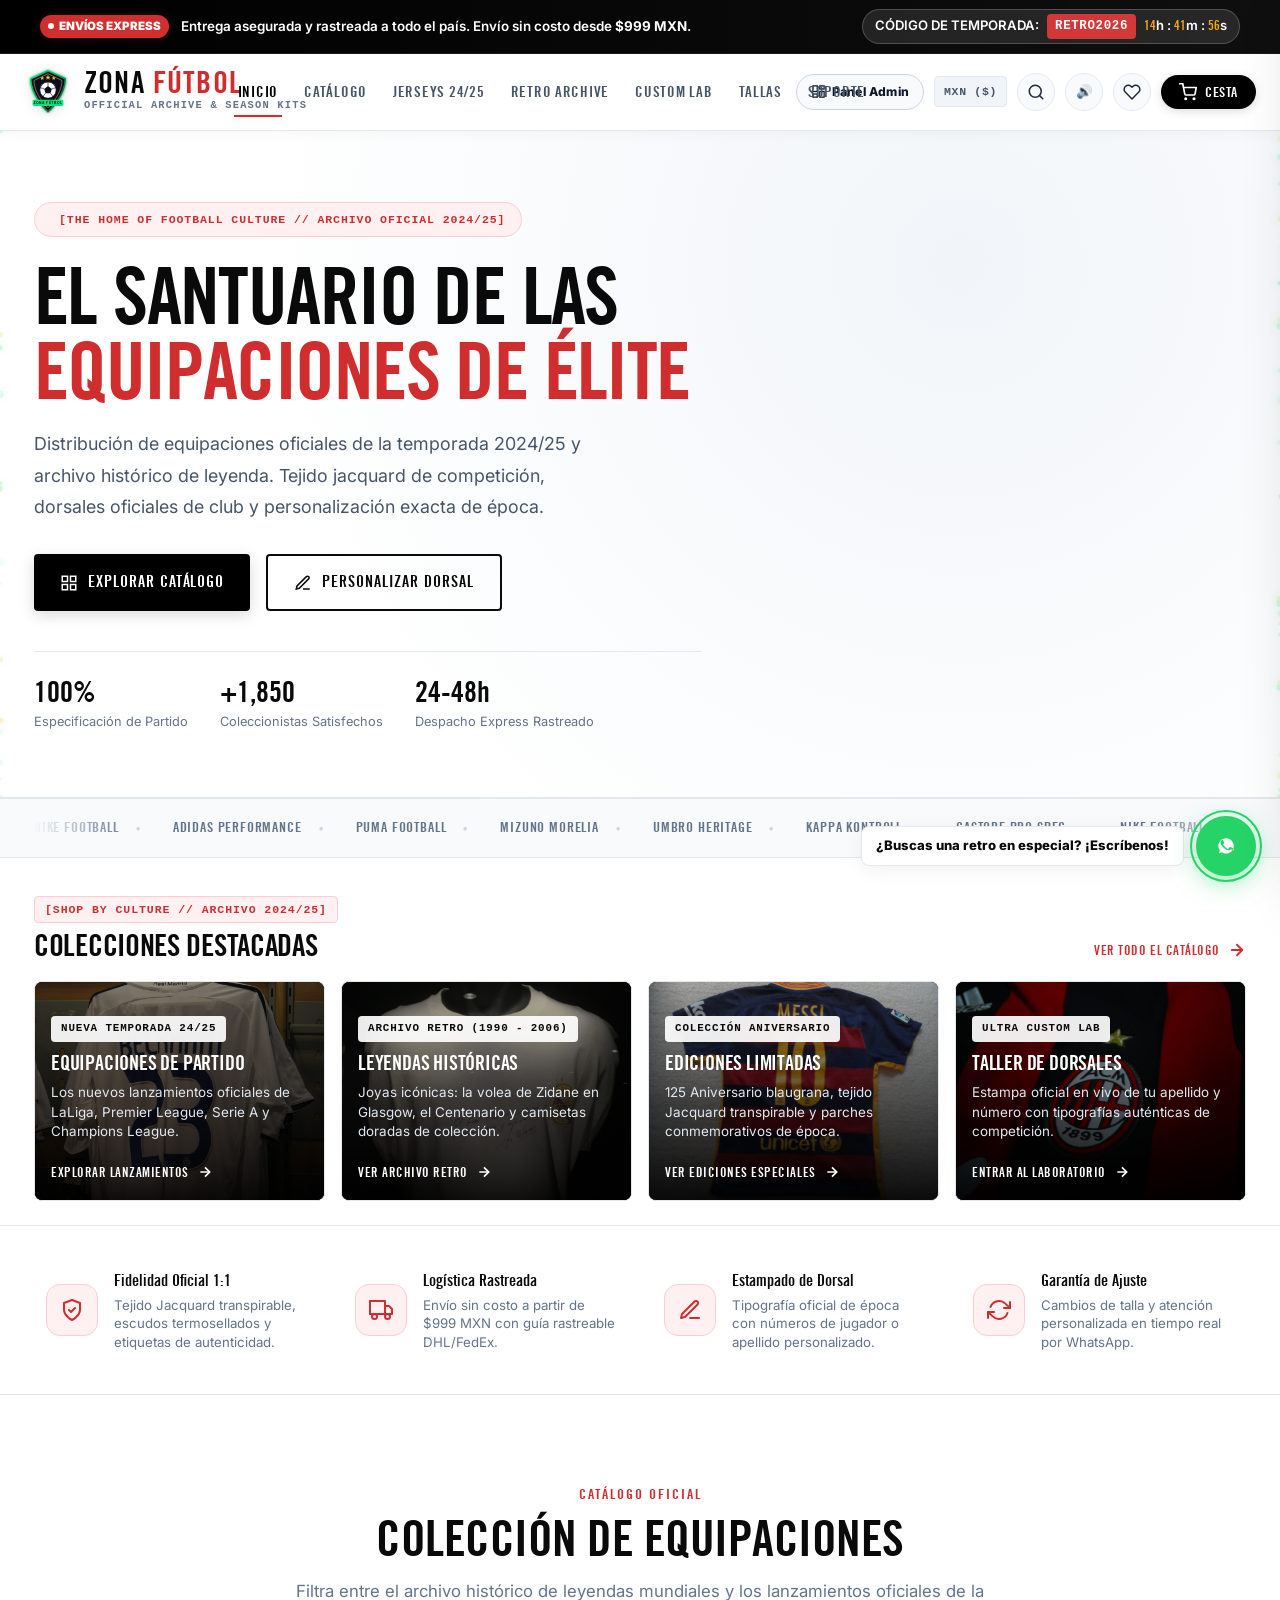
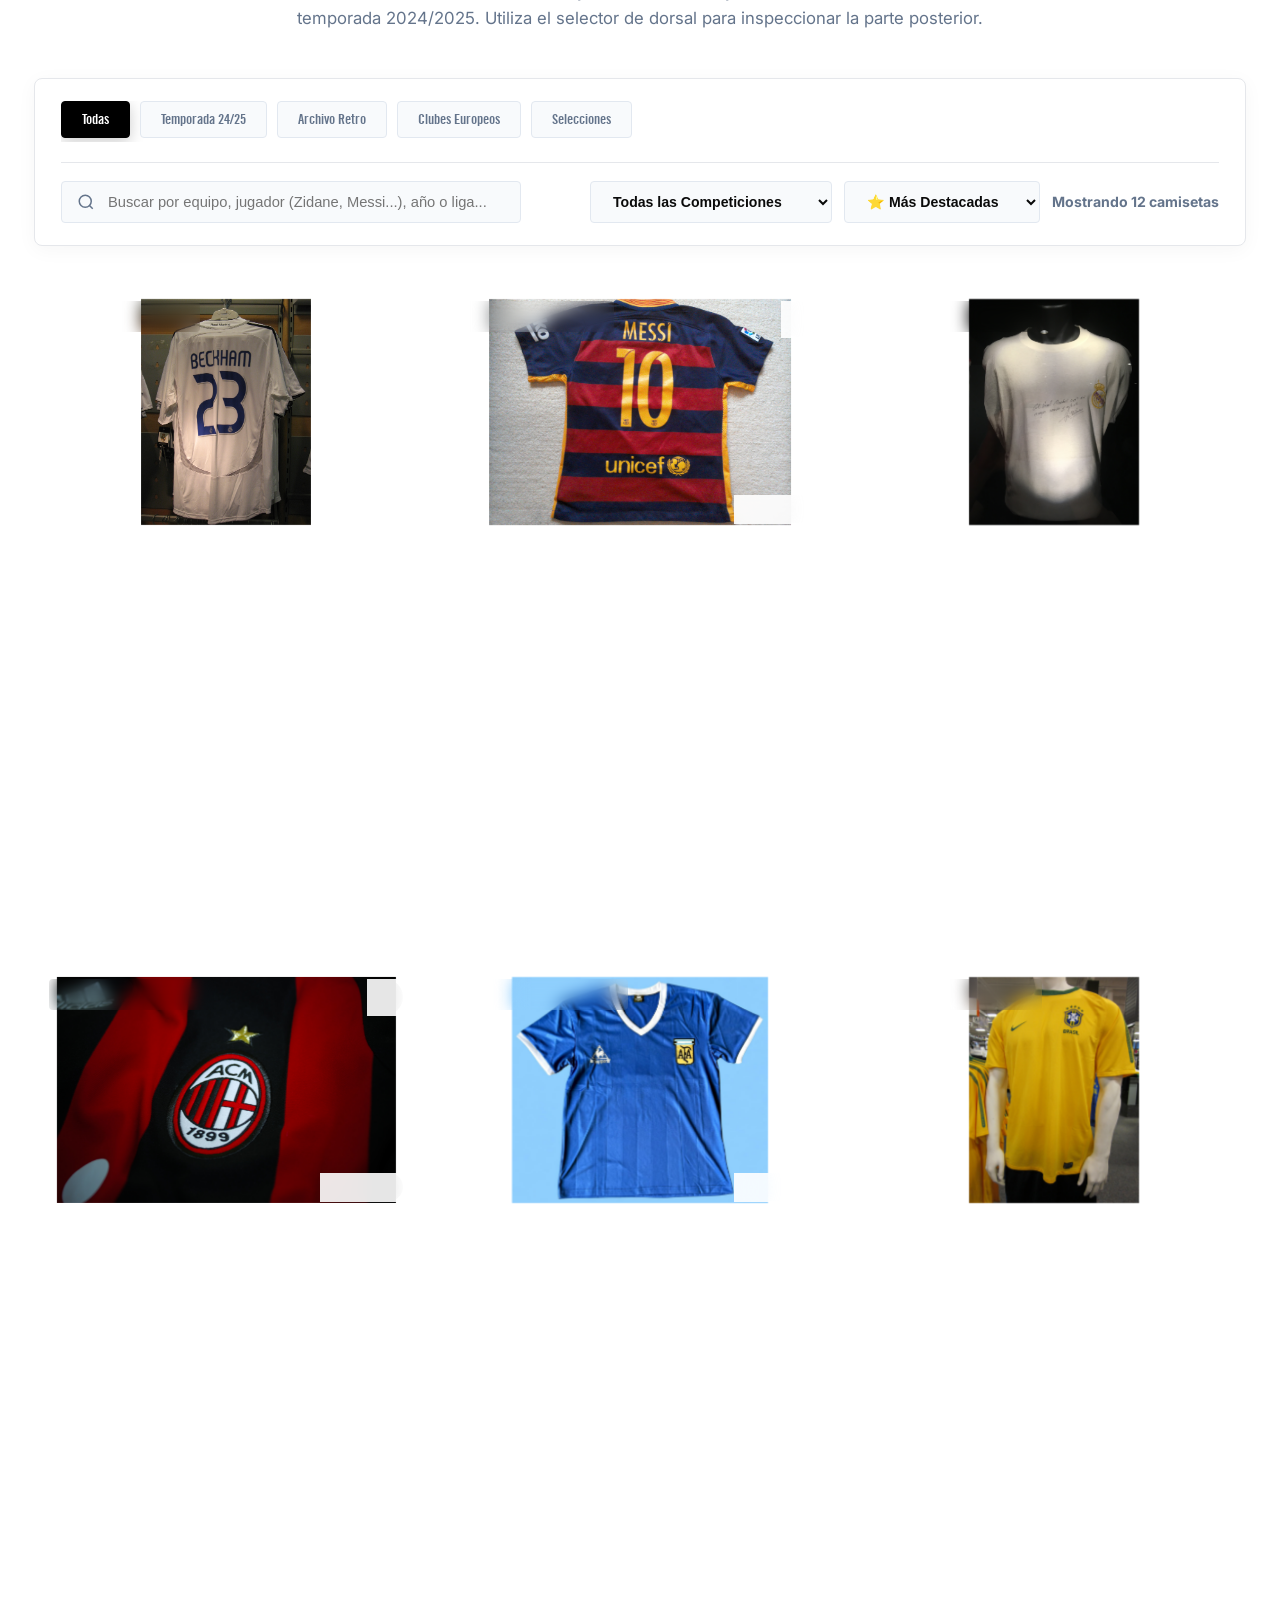
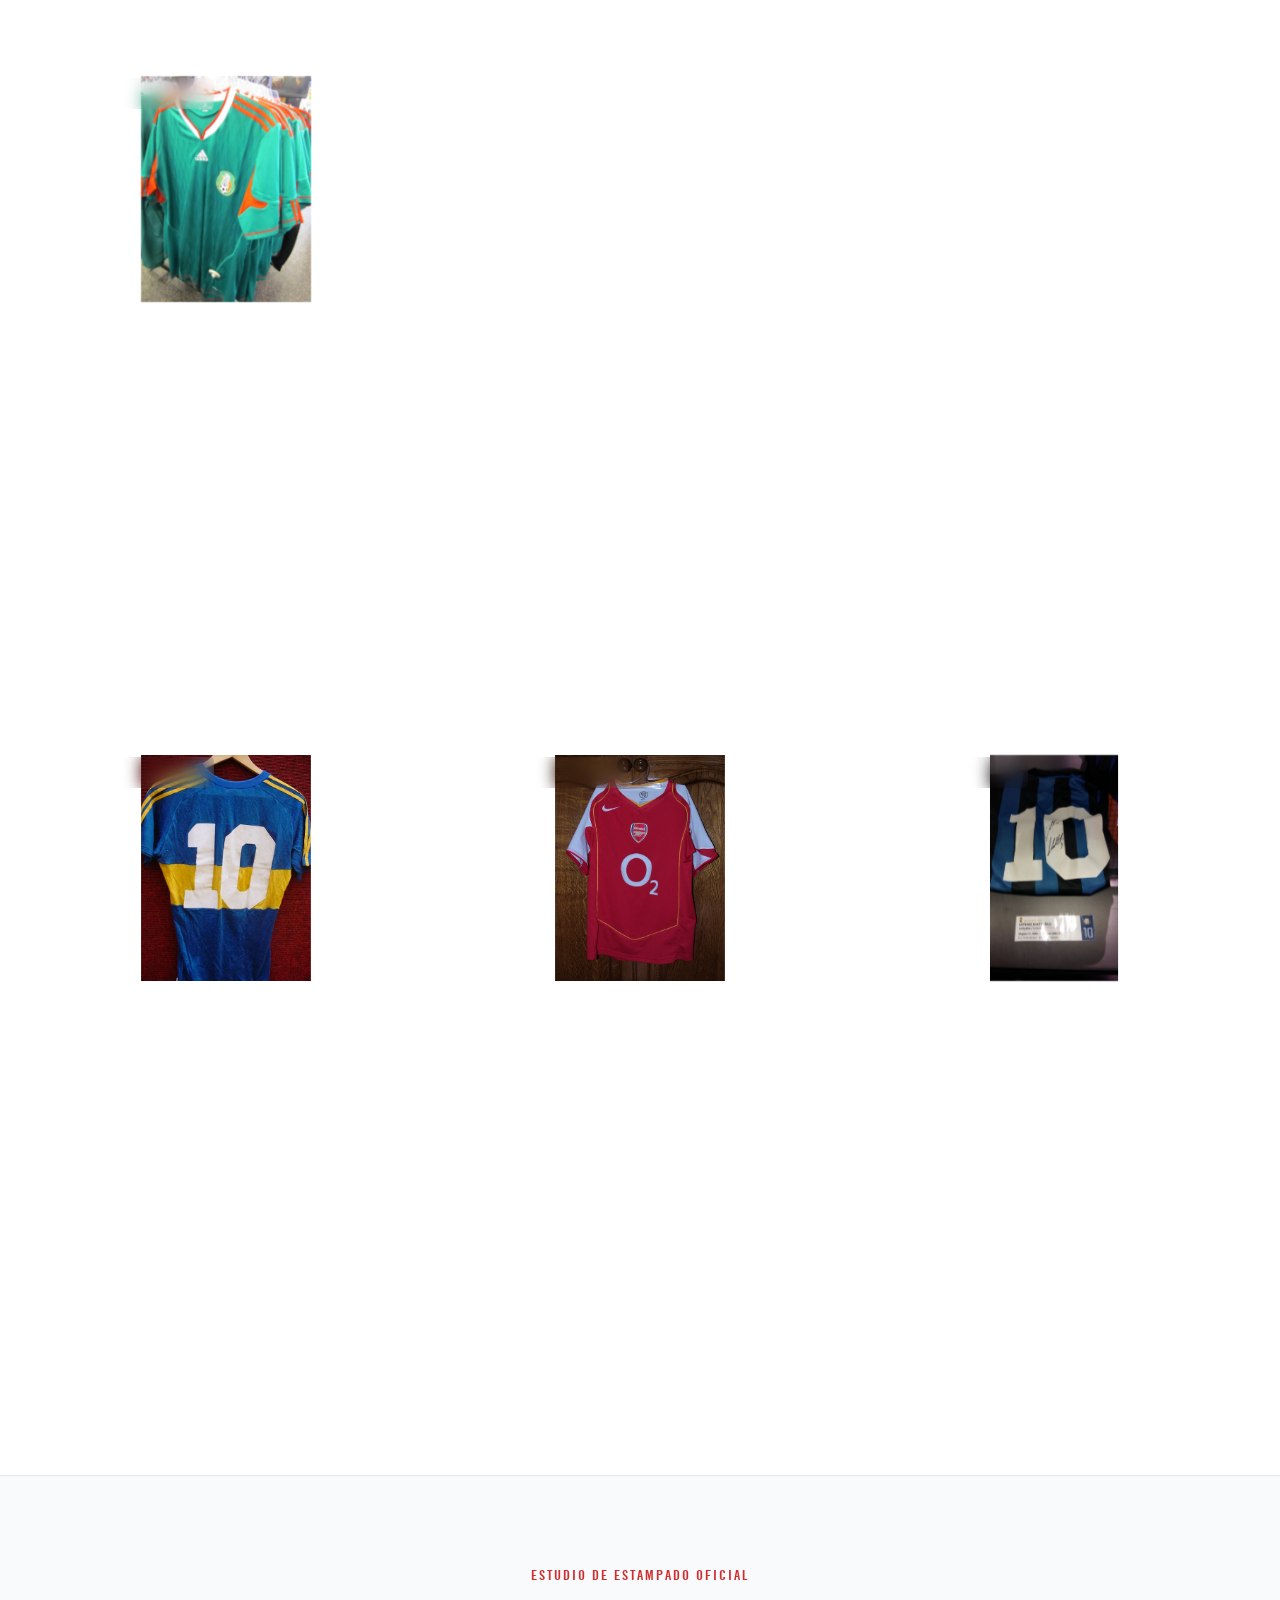
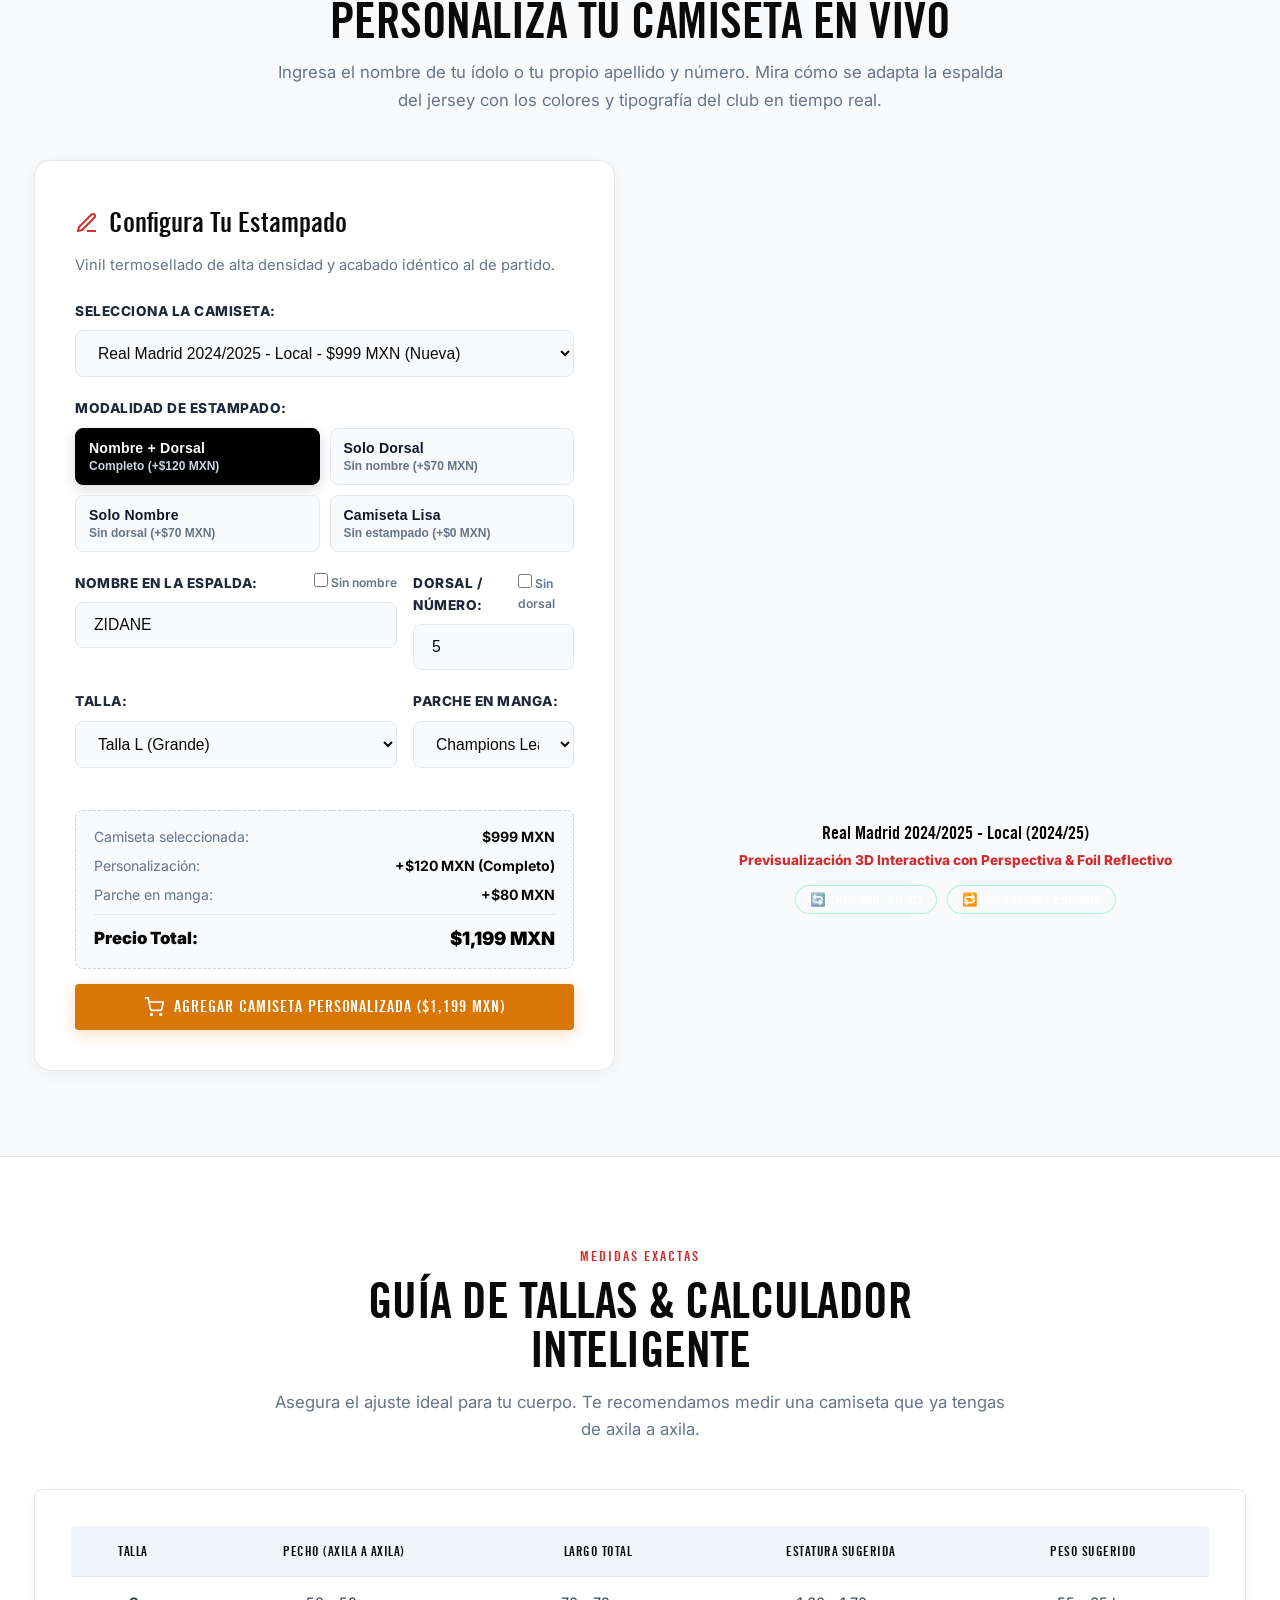
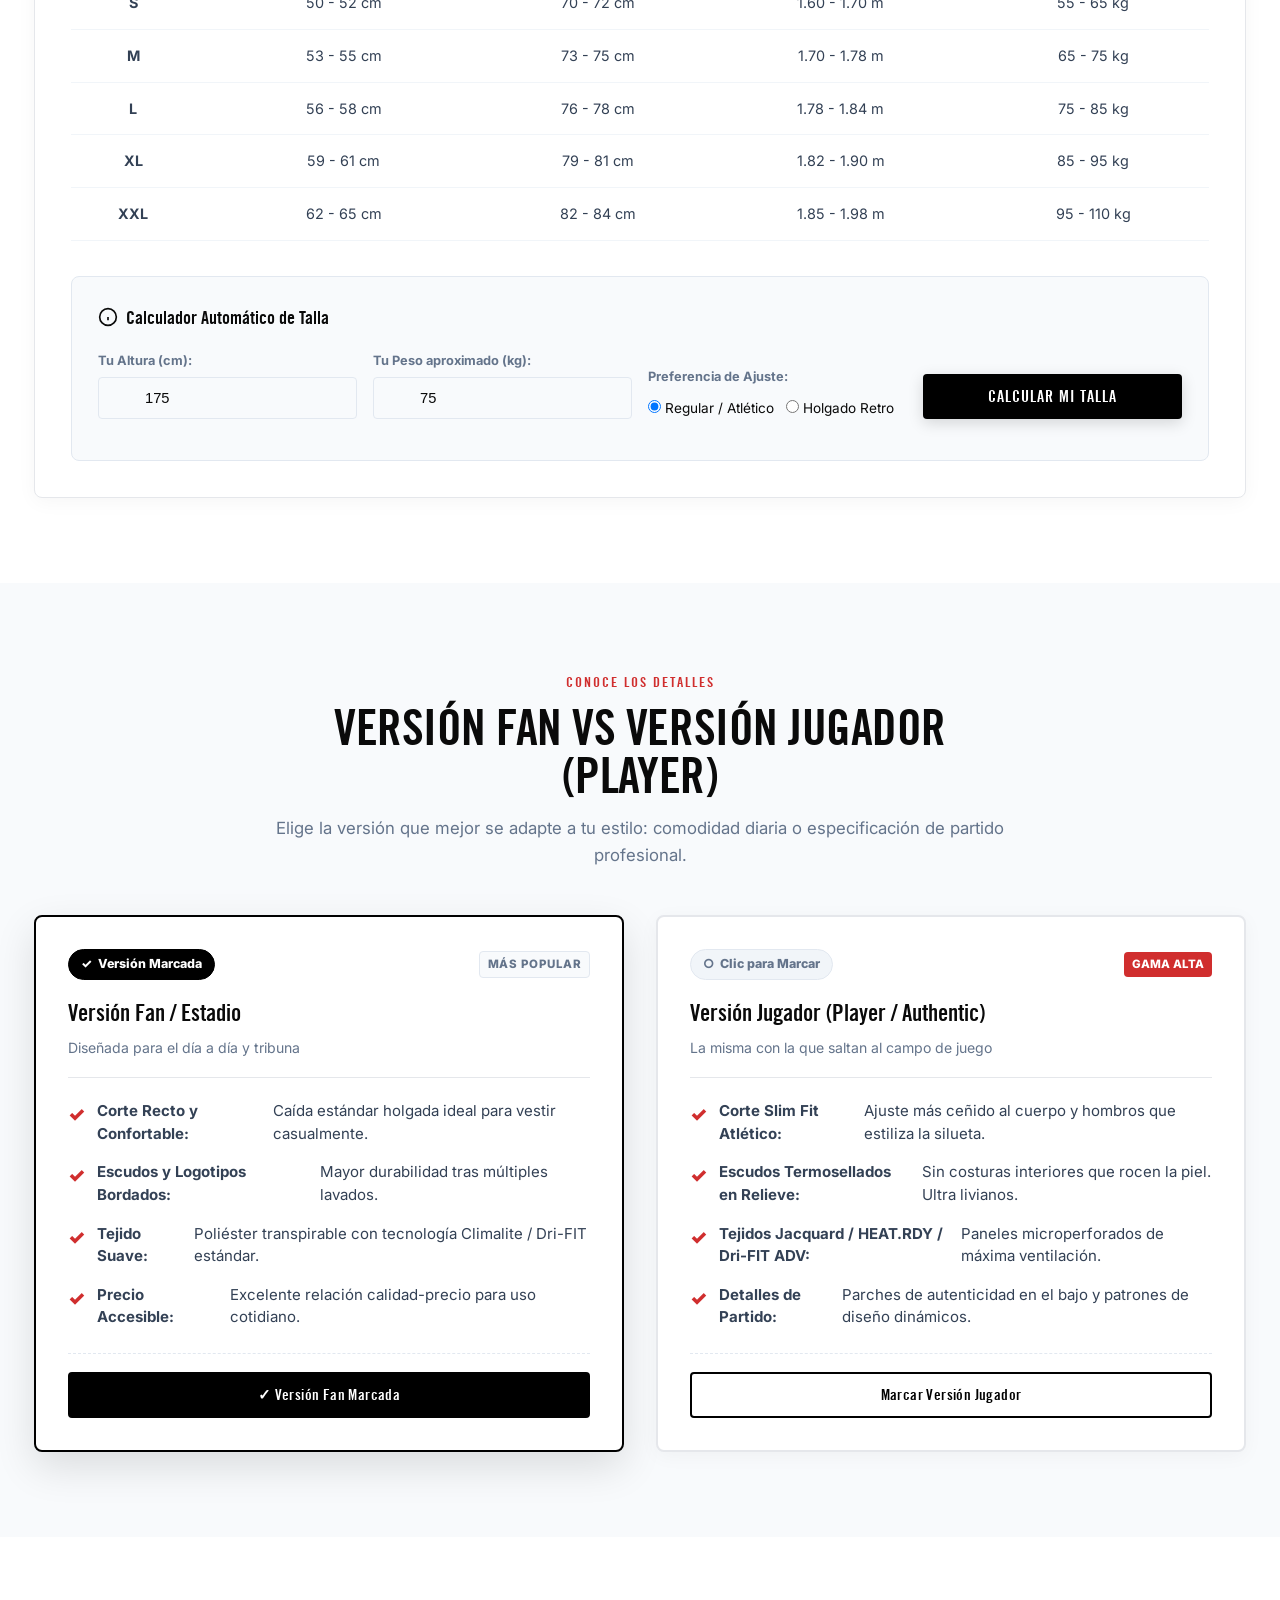
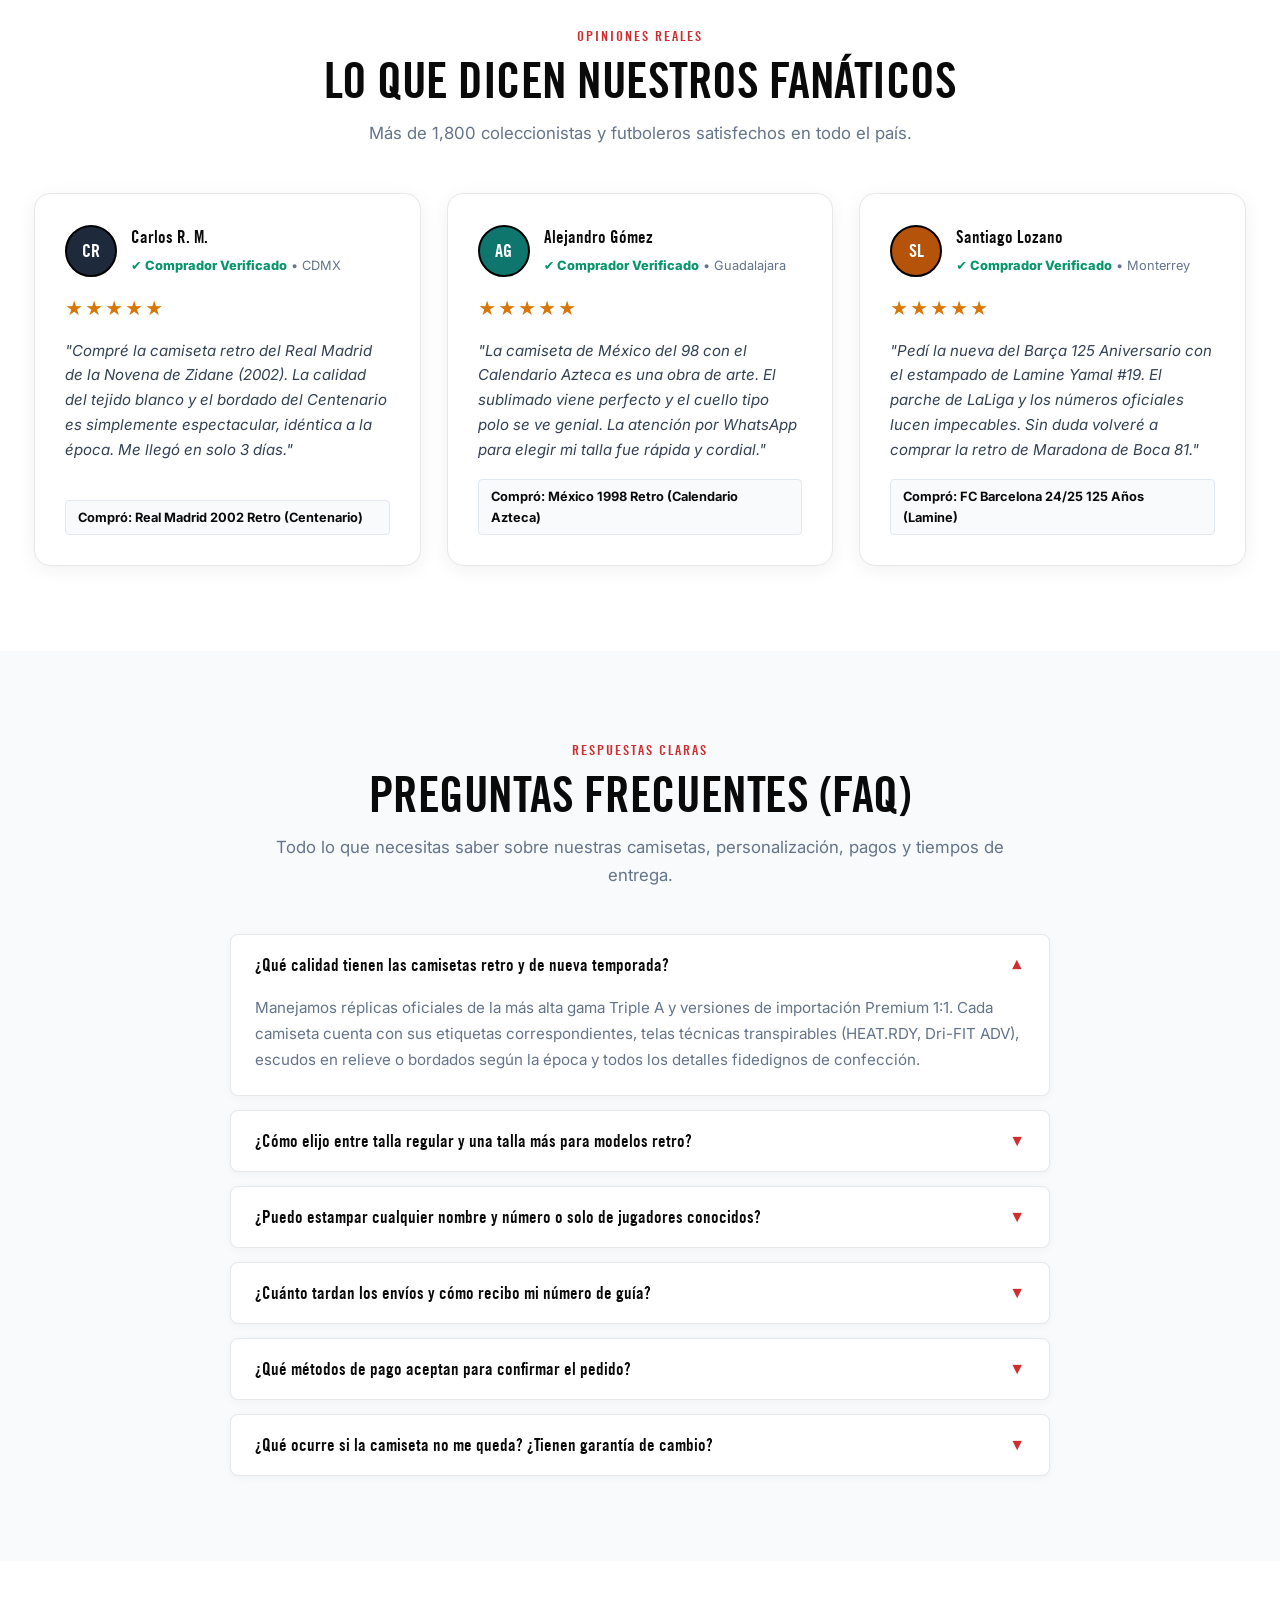
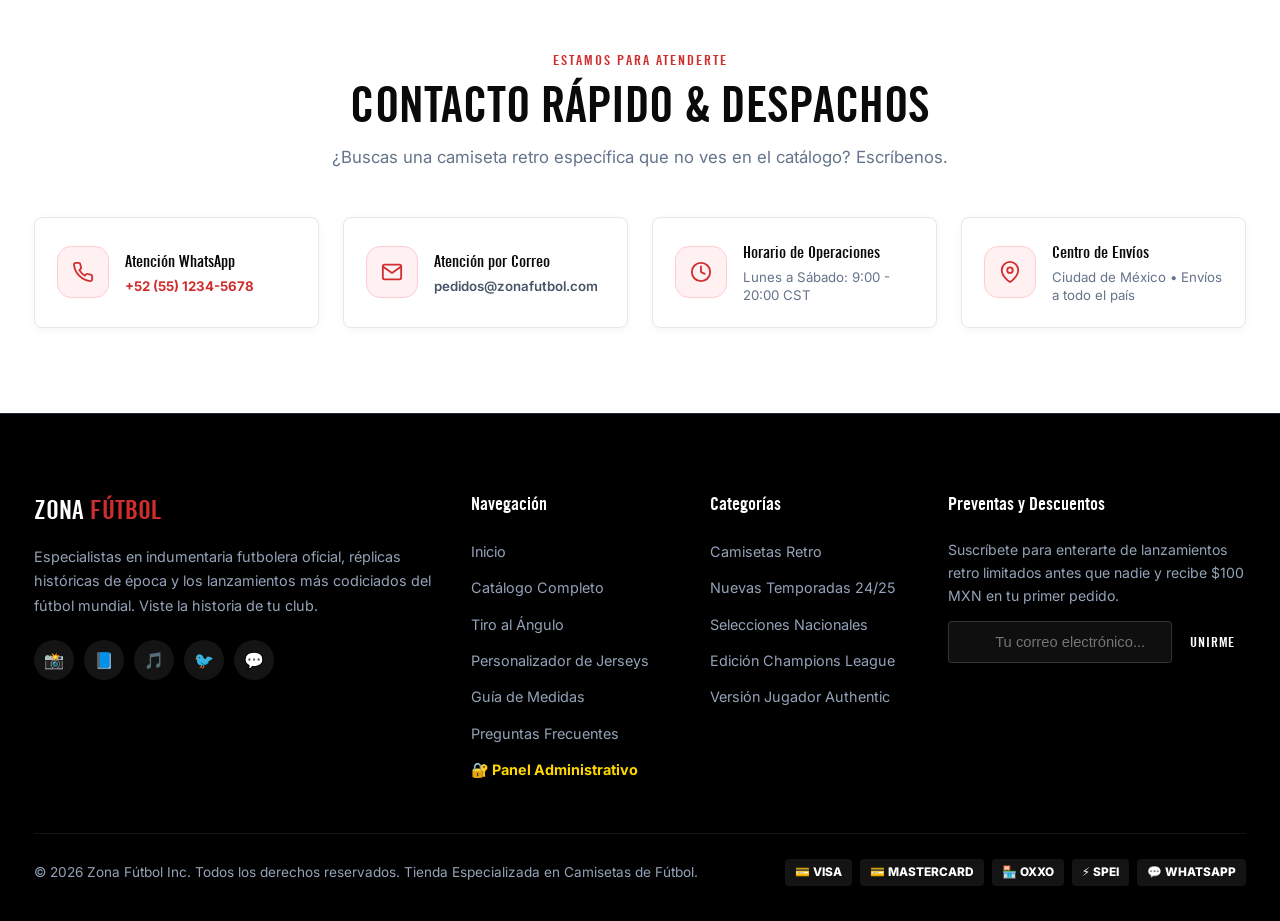
==== commit 1f4a66f1: "feat(admin): implement complete admin dashboard with inventory, sales control, multi-branch analytic" ====
--- a/index.html
+++ b/index.html
@@ -65,6 +65,17 @@
 
             <!-- Acciones de Cabecera -->
             <div class="header-actions">
+                <!-- Enlace al Panel Administrativo (ERP / Dashboard) -->
+                <a href="admin.html" class="admin-access-pill" target="_blank" title="Abrir Panel Administrativo (Inventario, Ventas, Roles)">
+                    <svg width="15" height="15" viewBox="0 0 24 24" fill="none" stroke="currentColor" stroke-width="2">
+                        <rect x="3" y="3" width="7" height="9"></rect>
+                        <rect x="14" y="3" width="7" height="5"></rect>
+                        <rect x="14" y="12" width="7" height="9"></rect>
+                        <rect x="3" y="16" width="7" height="5"></rect>
+                    </svg>
+                    <span>Panel Admin</span>
+                </a>
+
                 <!-- Selector Moneda -->
                 <span class="currency-tag">MXN ($)</span>
 
@@ -998,6 +1009,7 @@
                         <li><a href="#personalizador">Personalizador de Jerseys</a></li>
                         <li><a href="#guia-tallas">Guía de Medidas</a></li>
                         <li><a href="#faq">Preguntas Frecuentes</a></li>
+                        <li><a href="admin.html" target="_blank" style="color: #ffd700; font-weight: 700;">🔐 Panel Administrativo</a></li>
                     </ul>
                 </div>
 
--- a/styles.css
+++ b/styles.css
@@ -476,6 +476,29 @@
     background: var(--accent);
 }
 
+.admin-access-pill {
+    background: #f8fafc;
+    border: 1.5px solid #cbd5e1;
+    border-radius: var(--radius-full);
+    padding: 7px 14px;
+    font-size: 0.76rem;
+    font-weight: 800;
+    color: #0f172a;
+    display: inline-flex;
+    align-items: center;
+    gap: 6px;
+    text-decoration: none;
+    transition: all 0.2s ease;
+    letter-spacing: 0.2px;
+}
+
+.admin-access-pill:hover {
+    background: #000000;
+    color: #ffffff;
+    border-color: #000000;
+    box-shadow: 0 4px 12px rgba(0, 0, 0, 0.15);
+}
+
 /* ==========================================================================
    HERO SECTION: ESTADIO ATHLETIC ULTRA CLEAN
    ========================================================================== */
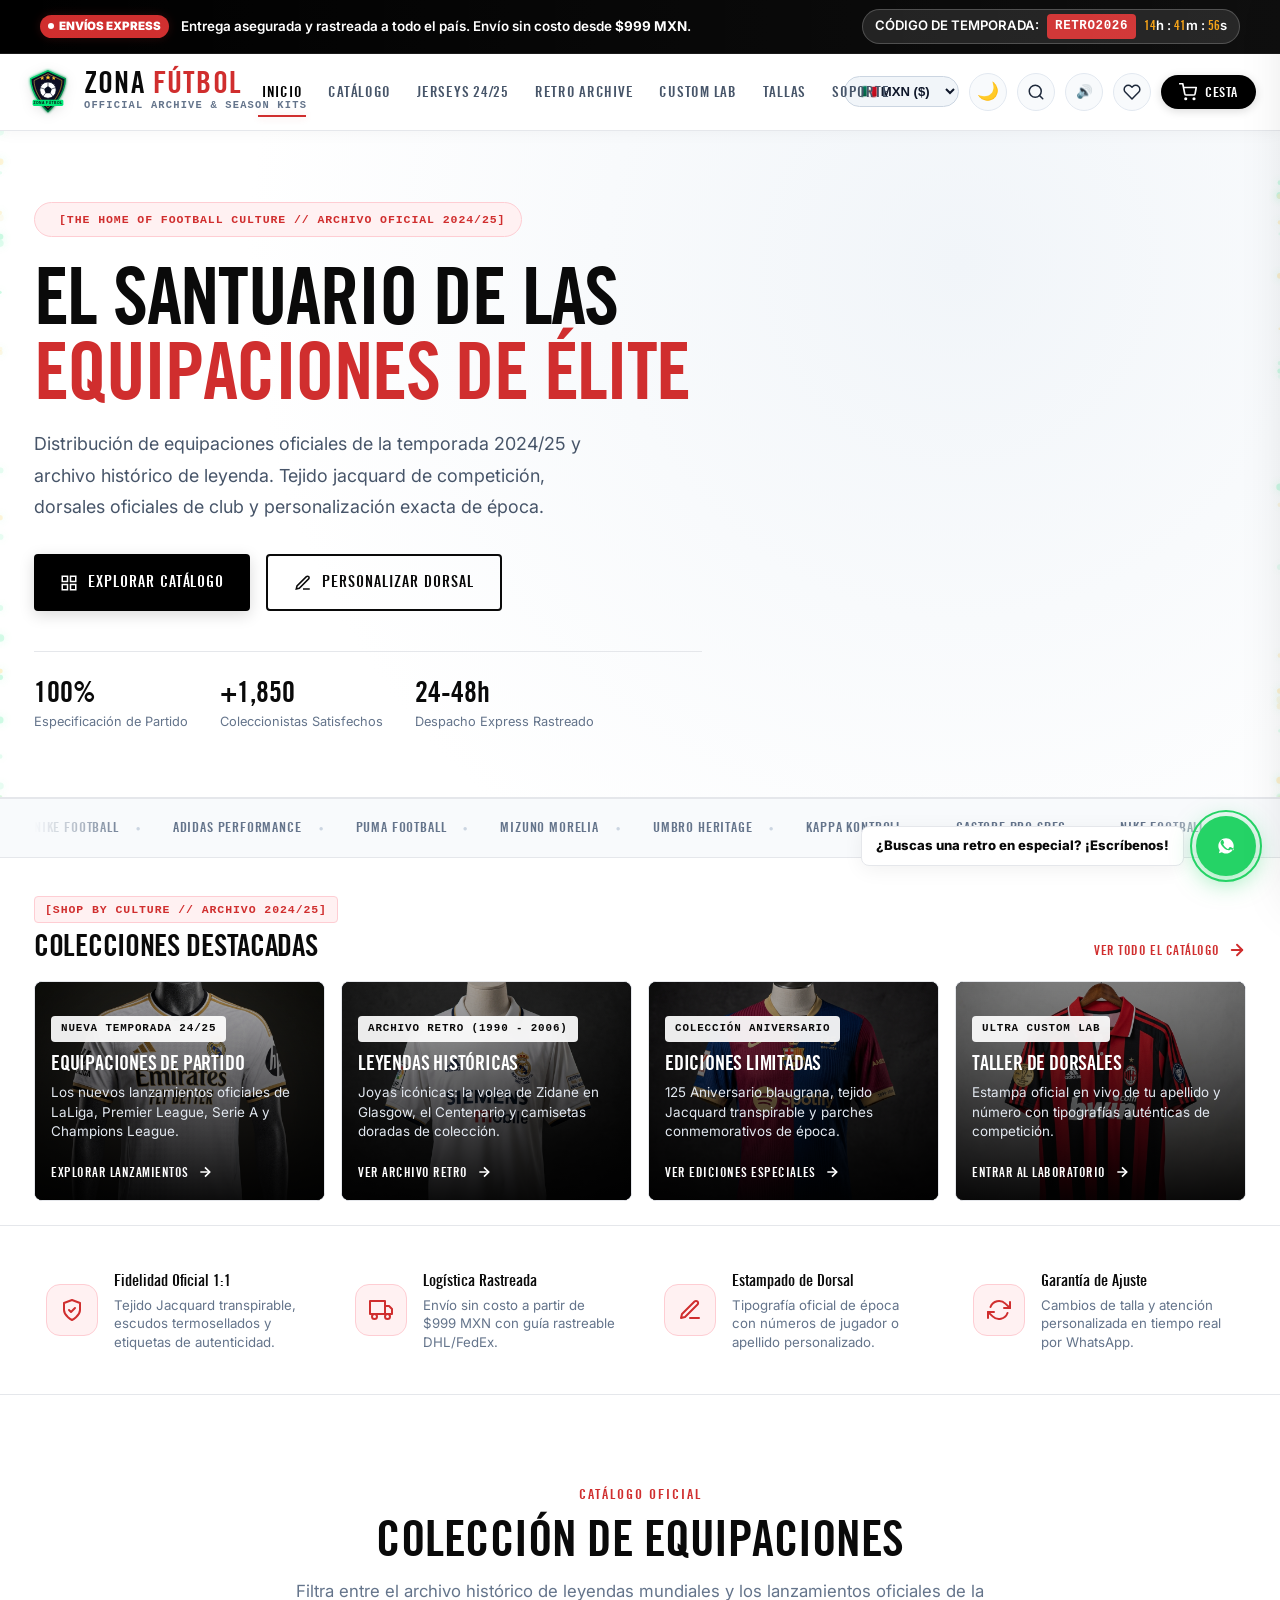
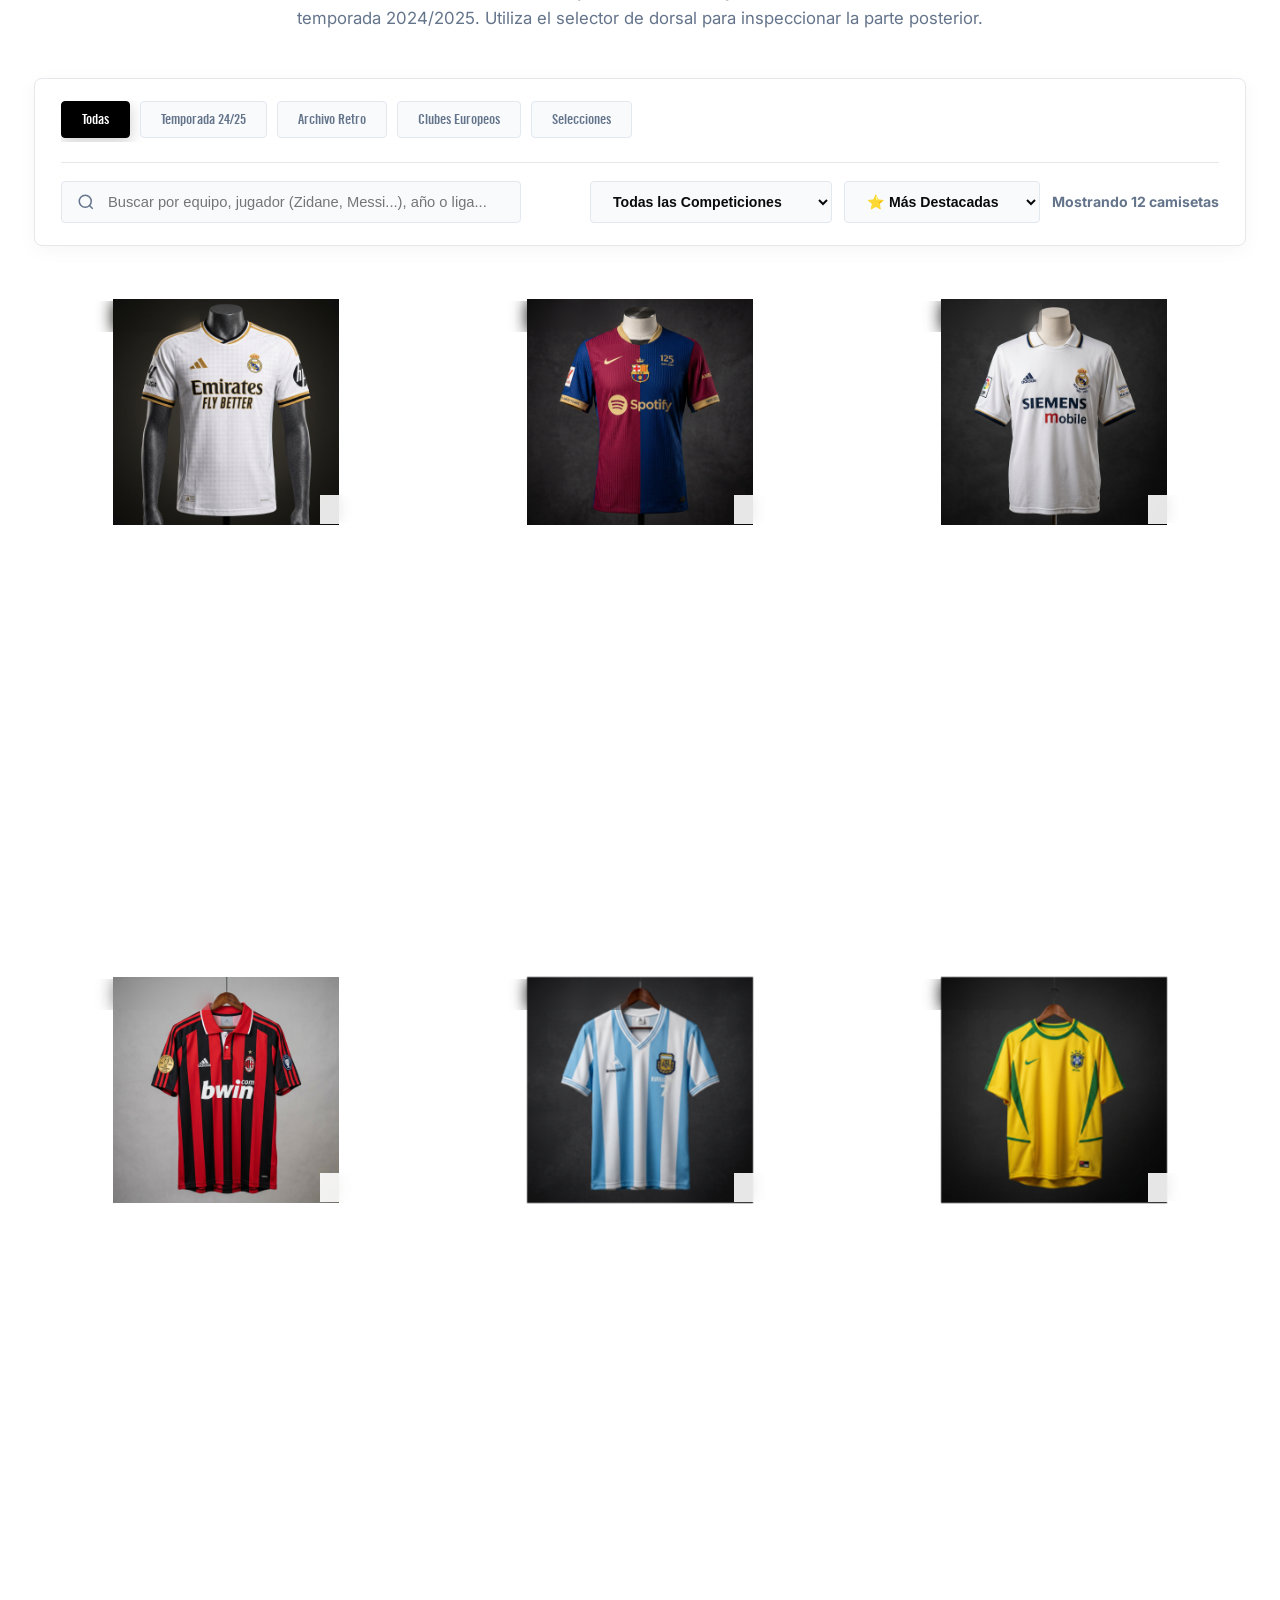
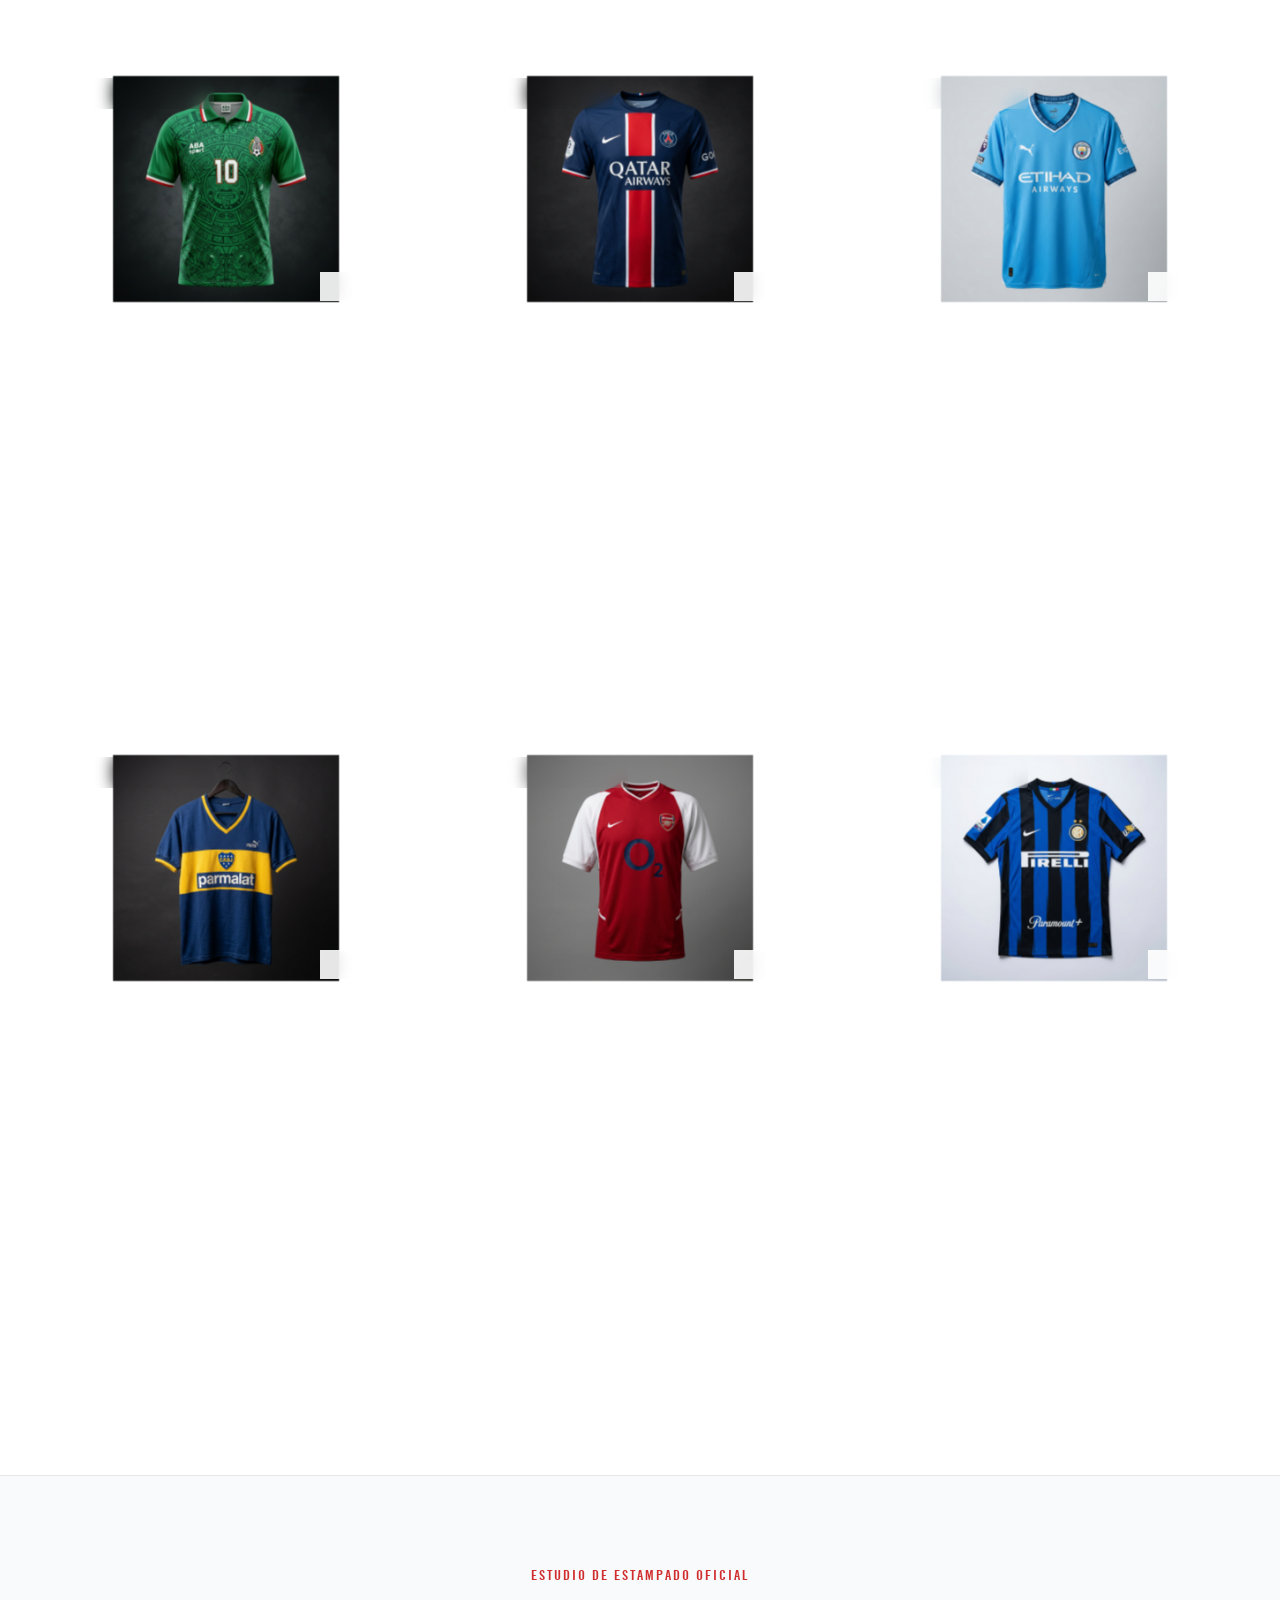
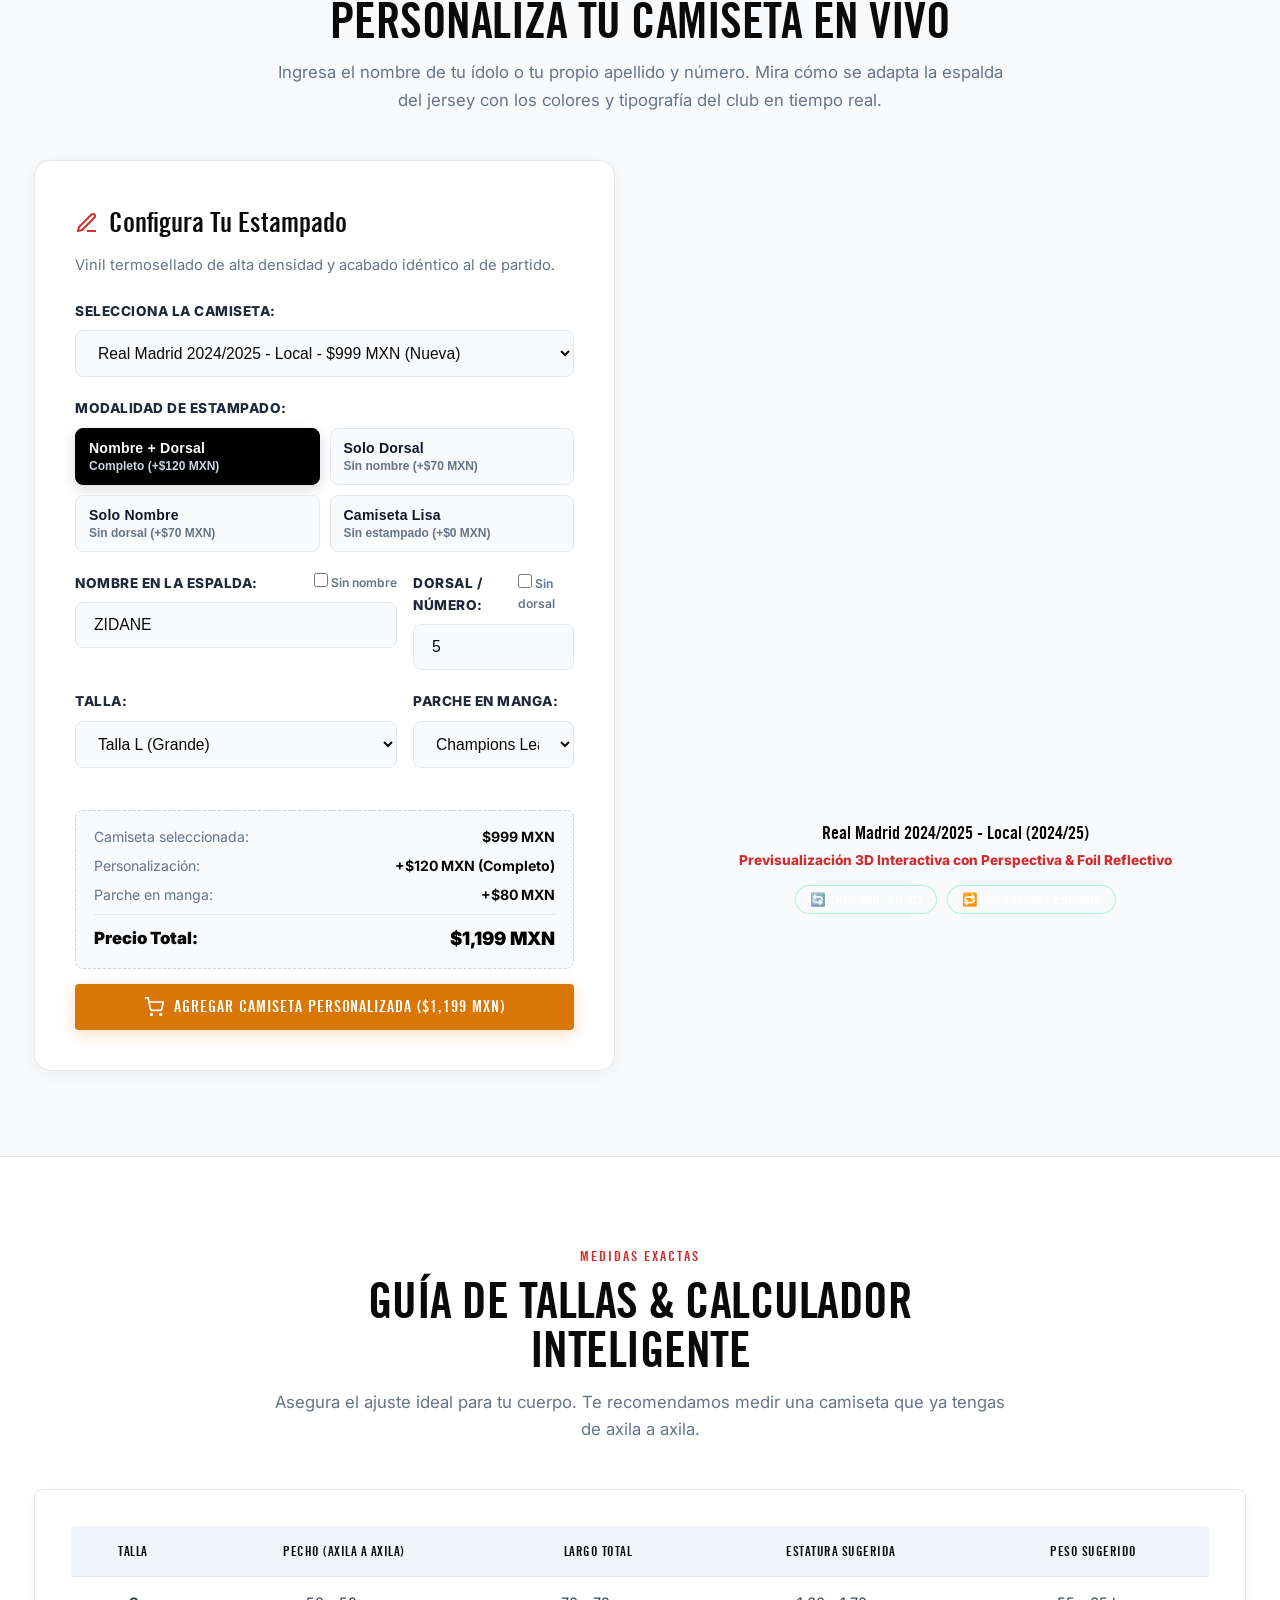
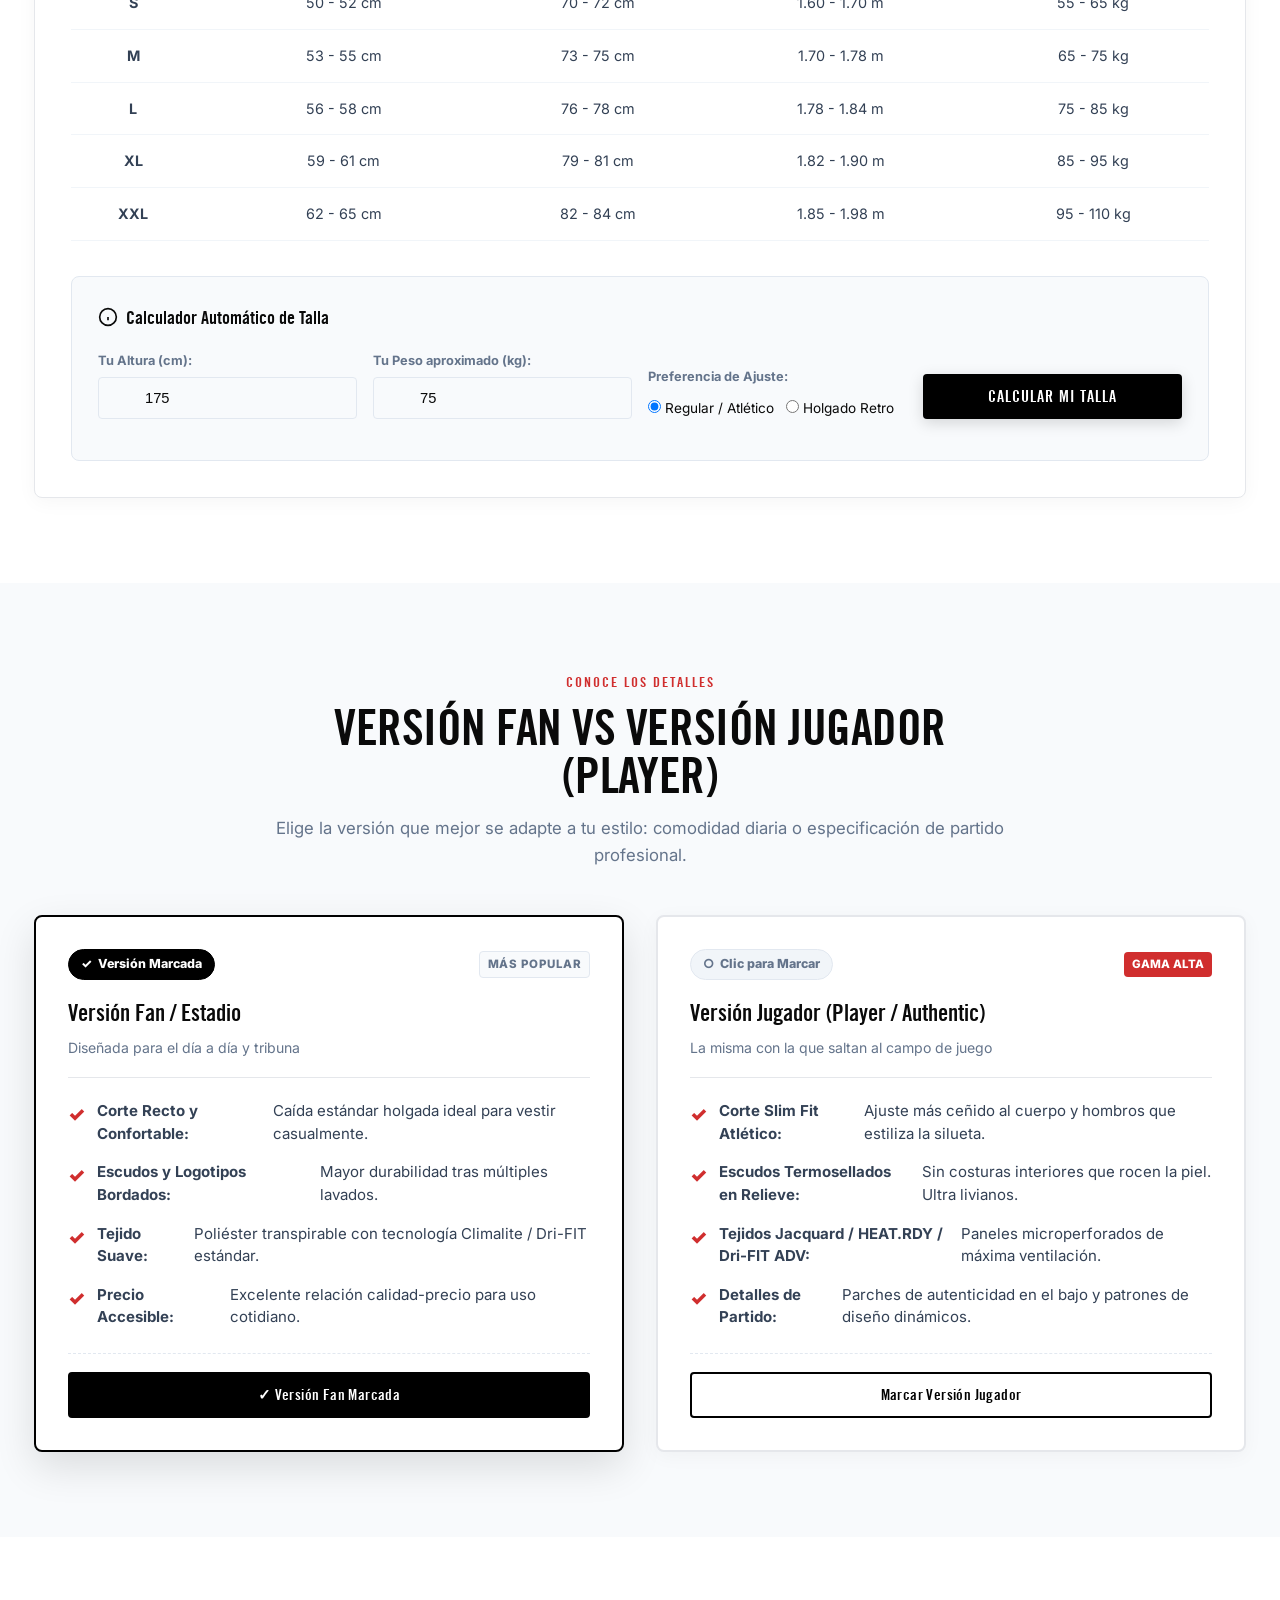
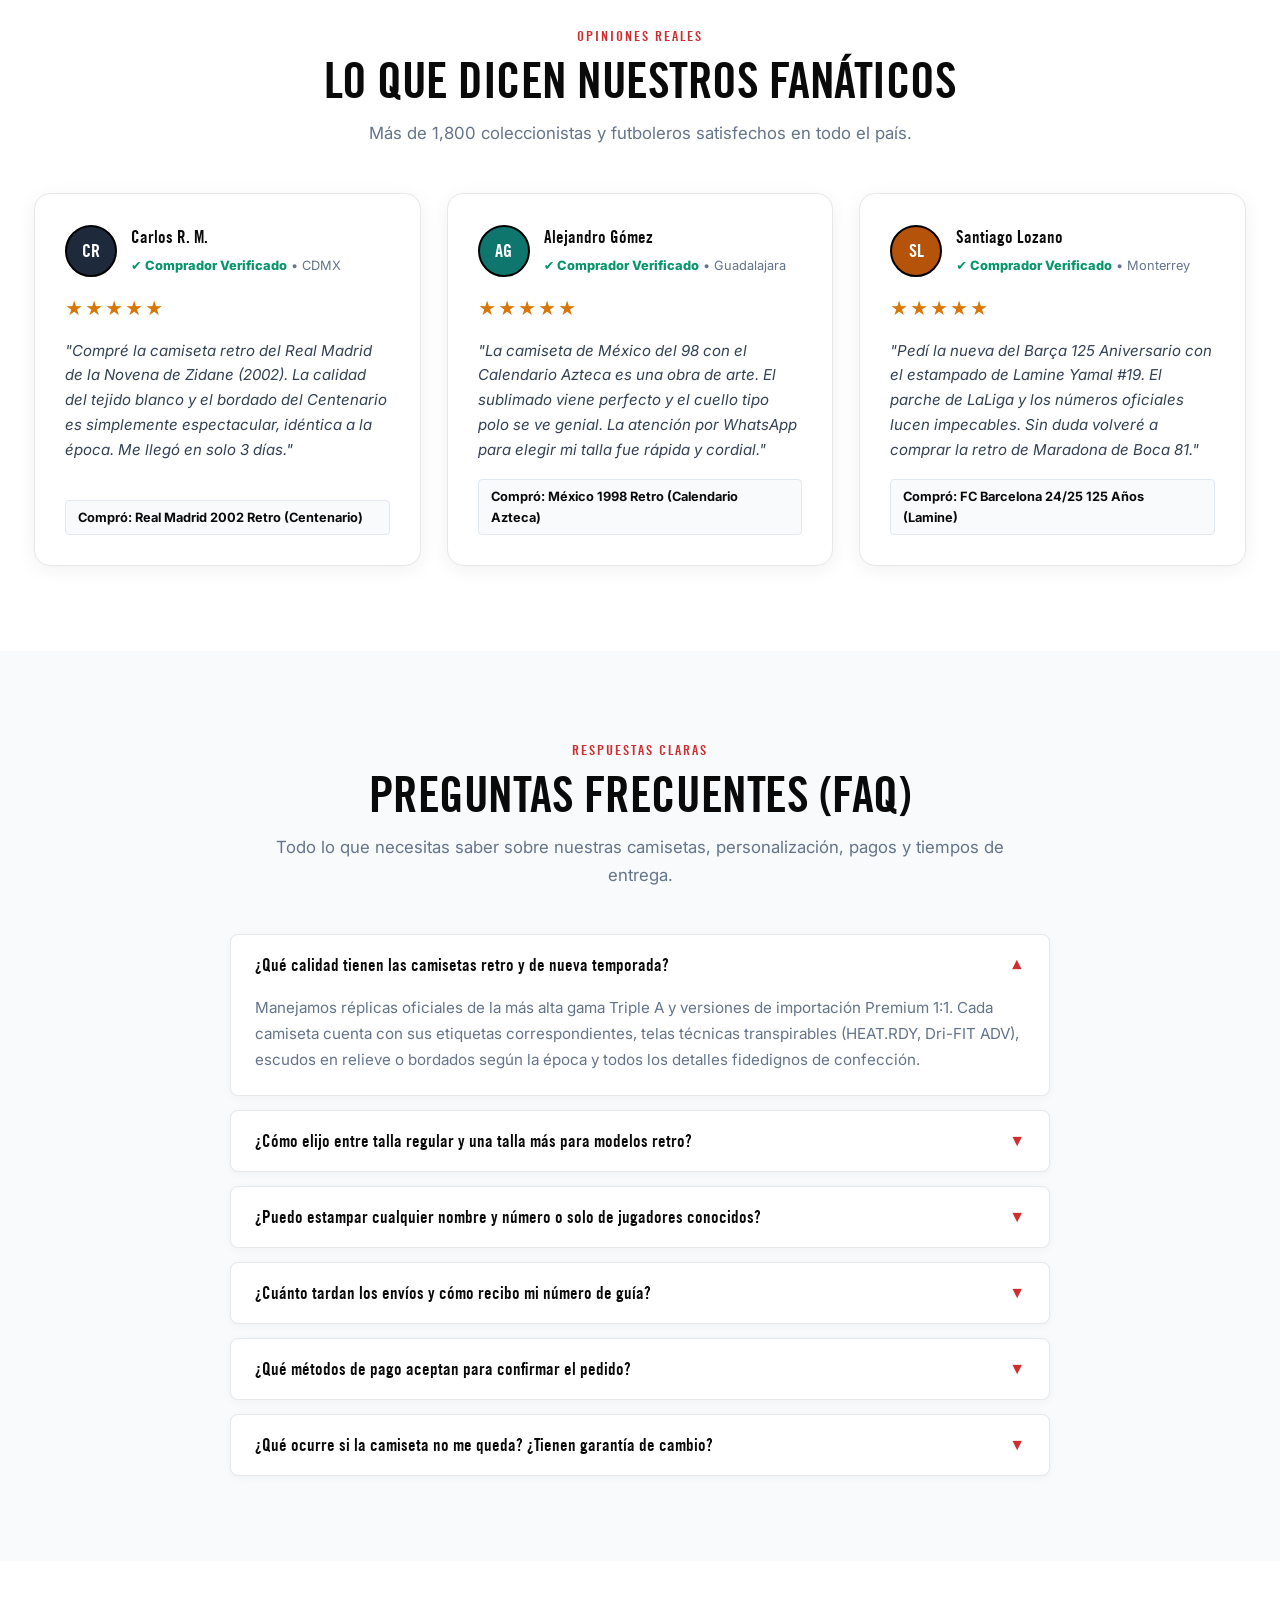
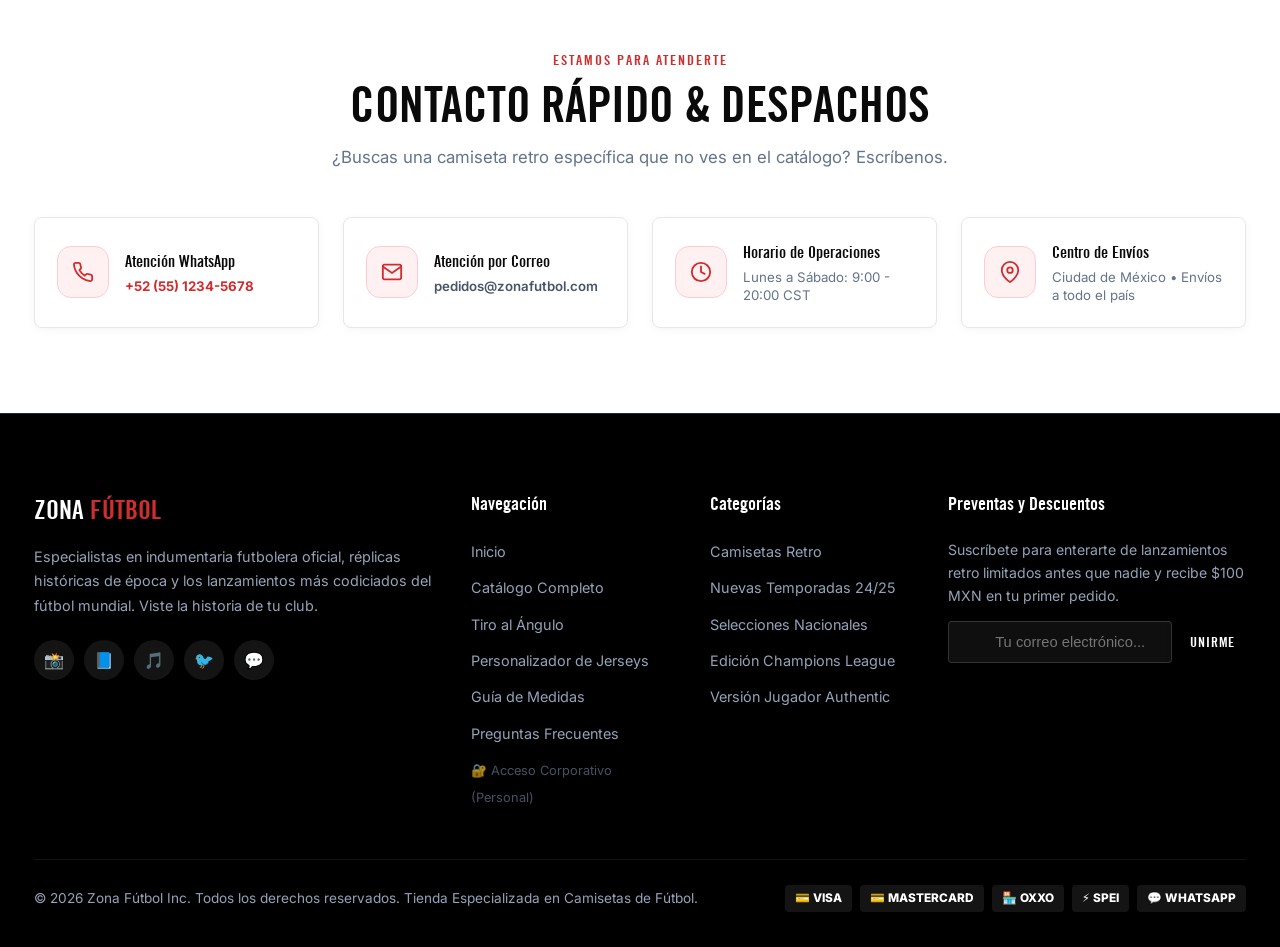
==== commit 6d01cd11: "feat: integracion de documentacion de planeacion, modo noche, multimoneda y seguridad admin" ====
--- a/index.html
+++ b/index.html
@@ -65,19 +65,20 @@
 
             <!-- Acciones de Cabecera -->
             <div class="header-actions">
-                <!-- Enlace al Panel Administrativo (ERP / Dashboard) -->
-                <a href="admin.html" class="admin-access-pill" target="_blank" title="Abrir Panel Administrativo (Inventario, Ventas, Roles)">
-                    <svg width="15" height="15" viewBox="0 0 24 24" fill="none" stroke="currentColor" stroke-width="2">
-                        <rect x="3" y="3" width="7" height="9"></rect>
-                        <rect x="14" y="3" width="7" height="5"></rect>
-                        <rect x="14" y="12" width="7" height="9"></rect>
-                        <rect x="3" y="16" width="7" height="5"></rect>
-                    </svg>
-                    <span>Panel Admin</span>
-                </a>
-
-                <!-- Selector Moneda -->
-                <span class="currency-tag">MXN ($)</span>
+                <!-- Selector Multimoneda Dinámico -->
+                <select id="currency-select" class="currency-select-pill" onchange="changeStoreCurrency(this.value)" title="Cambiar Moneda">
+                    <option value="MXN">🇲🇽 MXN ($)</option>
+                    <option value="USD">🇺🇸 USD ($)</option>
+                    <option value="EUR">🇪🇺 EUR (€)</option>
+                    <option value="GBP">🇬🇧 GBP (£)</option>
+                    <option value="ARS">🇦🇷 ARS ($)</option>
+                    <option value="COP">🇨🇴 COP ($)</option>
+                </select>
+
+                <!-- Botón Toggle Modo Noche/Día Estadio -->
+                <button class="icon-action-btn" id="theme-toggle-btn" onclick="toggleThemeMode()" title="Tema Noche/Día Estadio" aria-label="Tema">
+                    <span id="theme-toggle-icon" style="font-size: 1.1rem;">🌙</span>
+                </button>
 
                 <!-- Botón Búsqueda Rápida -->
                 <button class="icon-action-btn" onclick="document.getElementById('search-input')?.focus(); location.href='#catalogo';" title="Buscar en catálogo" aria-label="Buscar">
@@ -1009,7 +1010,7 @@
                         <li><a href="#personalizador">Personalizador de Jerseys</a></li>
                         <li><a href="#guia-tallas">Guía de Medidas</a></li>
                         <li><a href="#faq">Preguntas Frecuentes</a></li>
-                        <li><a href="admin.html" target="_blank" style="color: #ffd700; font-weight: 700;">🔐 Panel Administrativo</a></li>
+                        <li><a href="javascript:void(0)" onclick="openAdminLoginModal()" style="color: #64748b; font-size: 0.8rem; opacity: 0.7;">🔐 Acceso Corporativo (Personal)</a></li>
                     </ul>
                 </div>
 
@@ -1208,6 +1209,42 @@
 
 
     <!-- ======================================================================= -->
+    <!-- MODAL AUTENTICACIÓN / LOGIN DE ADMINISTRACIÓN (SEGURIDAD) -->
+    <!-- ======================================================================= -->
+    <div id="modal-admin-login" class="modal-wrapper" onclick="if(event.target === this) closeAllModals();">
+        <div class="modal-card" style="max-width: 440px; padding: 32px; border-top: 4px solid var(--accent);">
+            <button class="modal-close-corner" onclick="closeAllModals()">&times;</button>
+            <div style="text-align: center; margin-bottom: 20px;">
+                <div style="display: inline-flex; align-items: center; justify-content: center; width: 56px; height: 56px; background: #000; color: #ffd700; border-radius: 50%; font-size: 1.6rem; margin-bottom: 12px; box-shadow: 0 8px 20px rgba(0,0,0,0.15);">
+                    🔐
+                </div>
+                <h3 style="font-family: var(--font-heading); font-size: 1.4rem; color: var(--primary); margin-bottom: 4px;">Control Corporativo ERP</h3>
+                <p style="font-size: 0.84rem; color: var(--text-muted-dark);">Acceso exclusivo para administradores y personal autorizado.</p>
+            </div>
+
+            <form onsubmit="handleAdminLoginSubmit(event)">
+                <div class="form-field-group">
+                    <label for="admin-login-user" style="color: var(--text-dark); font-weight: 700;">Usuario o Email:</label>
+                    <input type="text" id="admin-login-user" class="search-input" placeholder="admin@zonafutbol.com" required autocomplete="username">
+                </div>
+                <div class="form-field-group">
+                    <label for="admin-login-pass" style="color: var(--text-dark); font-weight: 700;">Contraseña de Acceso:</label>
+                    <input type="password" id="admin-login-pass" class="search-input" placeholder="••••••••" required autocomplete="current-password">
+                </div>
+
+                <div style="background: #f8fafc; border: 1px dashed var(--border-light); padding: 10px 14px; border-radius: var(--radius-sm); margin: 16px 0; font-size: 0.78rem; color: #475569;">
+                    💡 <strong>Credenciales Oficiales de Demostración:</strong><br>
+                    Usuario: <code>admin@zonafutbol.com</code> | Clave: <code>admin2026</code>
+                </div>
+
+                <button type="submit" class="btn btn-primary" style="width: 100%; padding: 12px; font-weight: 800; font-size: 0.95rem;">
+                    Iniciar Sesión de Administrador
+                </button>
+            </form>
+        </div>
+    </div>
+
+    <!-- ======================================================================= -->
     <!-- BOTÓN FLOTANTE WHATSAPP CON RADAR RIPPLE -->
     <!-- ======================================================================= -->
     <div class="floating-whatsapp-widget">
--- a/styles.css
+++ b/styles.css
@@ -76,6 +76,102 @@
 }
 
 /* ==========================================================================
+   MODO NOCHE DE ESTADIO (DARK MODE SYSTEM) & MONEDA
+   ========================================================================== */
+.currency-select-pill {
+    background: #f1f5f9;
+    color: #0f172a;
+    border: 1px solid #cbd5e1;
+    padding: 6px 12px;
+    border-radius: 999px;
+    font-size: 0.82rem;
+    font-weight: 800;
+    cursor: pointer;
+    outline: none;
+    transition: all 0.2s ease;
+}
+
+.currency-select-pill:hover, .currency-select-pill:focus {
+    border-color: #000000;
+    background: #ffffff;
+}
+
+body.dark-mode {
+    --bg-page: #080d1a;
+    --bg-surface: #0f172a;
+    --bg-surface-light: #1e293b;
+    --bg-alt-light: #0f172a;
+    --bg-card: #131c31;
+    --primary: #f8fafc;
+    --primary-light: #e2e8f0;
+    --text-dark: #f8fafc;
+    --text-muted-dark: #94a3b8;
+    --border-dark: #1e293b;
+    --border-light: #334155;
+    background-color: #080d1a !important;
+    color: #f8fafc !important;
+}
+
+body.dark-mode .main-header {
+    background: rgba(8, 13, 26, 0.95);
+    border-bottom-color: #1e293b;
+}
+
+body.dark-mode .brand-info h1 {
+    color: #ffffff;
+}
+
+body.dark-mode .nav-link {
+    color: #cbd5e1;
+}
+
+body.dark-mode .nav-link:hover, body.dark-mode .nav-link.active {
+    color: var(--accent);
+}
+
+body.dark-mode .product-card {
+    background: #131c31;
+    border-color: #1e293b;
+    color: #ffffff;
+}
+
+body.dark-mode .product-card:hover {
+    border-color: #00e676;
+    box-shadow: 0 0 0 2px #00e676, 0 10px 30px rgba(0, 230, 118, 0.2);
+}
+
+body.dark-mode .card-title, body.dark-mode .price-current {
+    color: #ffffff;
+}
+
+body.dark-mode .customizer-panel-card, 
+body.dark-mode .recommender-card, 
+body.dark-mode .comparison-box, 
+body.dark-mode .modal-card,
+body.dark-mode .catalog-toolbar {
+    background: #131c31;
+    border-color: #1e293b;
+    color: #ffffff;
+}
+
+body.dark-mode .search-input, body.dark-mode .custom-select, body.dark-mode .currency-select-pill {
+    background: #0f172a;
+    color: #ffffff;
+    border-color: #334155;
+}
+
+body.dark-mode .cart-slide-drawer, body.dark-mode .cart-summary-footer {
+    background: #0d1527;
+    border-color: #1e293b;
+    color: #ffffff;
+}
+
+body.dark-mode .cart-product-row {
+    background: #131c31;
+    border-color: #1e293b;
+}
+
+/* ==========================================================================
    RESET & CONFIGURACIÓN BASE
    ========================================================================== */
 *, *::before, *::after {
@@ -1003,9 +1099,9 @@
 }
 
 .product-card:hover {
-    transform: translateY(-6px);
+    transform: none;
     border-color: #000000;
-    box-shadow: 0 15px 35px rgba(0, 0, 0, 0.09);
+    box-shadow: 0 0 0 2px #000000, 0 8px 24px rgba(0, 0, 0, 0.12);
 }
 
 /* Reflejo Holográfico (Panini / FUT Foil Glare) */
@@ -2607,12 +2703,19 @@
 .qv-main-img-box {
     position: relative;
     width: 100%;
-    height: 340px;
+    height: 380px;
     border-radius: var(--radius-md);
     overflow: hidden;
     background: #f8fafc;
     border: 1px solid #e5e7eb;
-    cursor: crosshair;
+    cursor: zoom-in;
+    transition: border-color 0.3s ease, box-shadow 0.3s ease;
+}
+
+.qv-main-img-box.is-zooming {
+    cursor: zoom-out;
+    border-color: #000000;
+    box-shadow: 0 10px 30px rgba(0, 0, 0, 0.15);
 }
 
 .qv-main-img-box img {
@@ -2620,11 +2723,29 @@
     height: 100%;
     object-fit: contain;
     padding: 14px;
-    transition: transform 0.2s ease-out;
-}
-
-.qv-main-img-box:hover img {
-    transform: scale(1.6);
+    transition: transform 0.12s ease-out;
+    display: block;
+    will-change: transform, transform-origin;
+}
+
+.qv-main-img-box::after {
+    content: '🔍 Pasa el cursor para inspeccionar tejido';
+    position: absolute;
+    bottom: 12px;
+    right: 12px;
+    background: rgba(0, 0, 0, 0.78);
+    color: #ffffff;
+    font-size: 0.75rem;
+    font-weight: 800;
+    padding: 4px 12px;
+    border-radius: 999px;
+    pointer-events: none;
+    transition: opacity 0.2s ease;
+    z-index: 5;
+}
+
+.qv-main-img-box.is-zooming::after {
+    opacity: 0;
 }
 
 .qv-badge {
